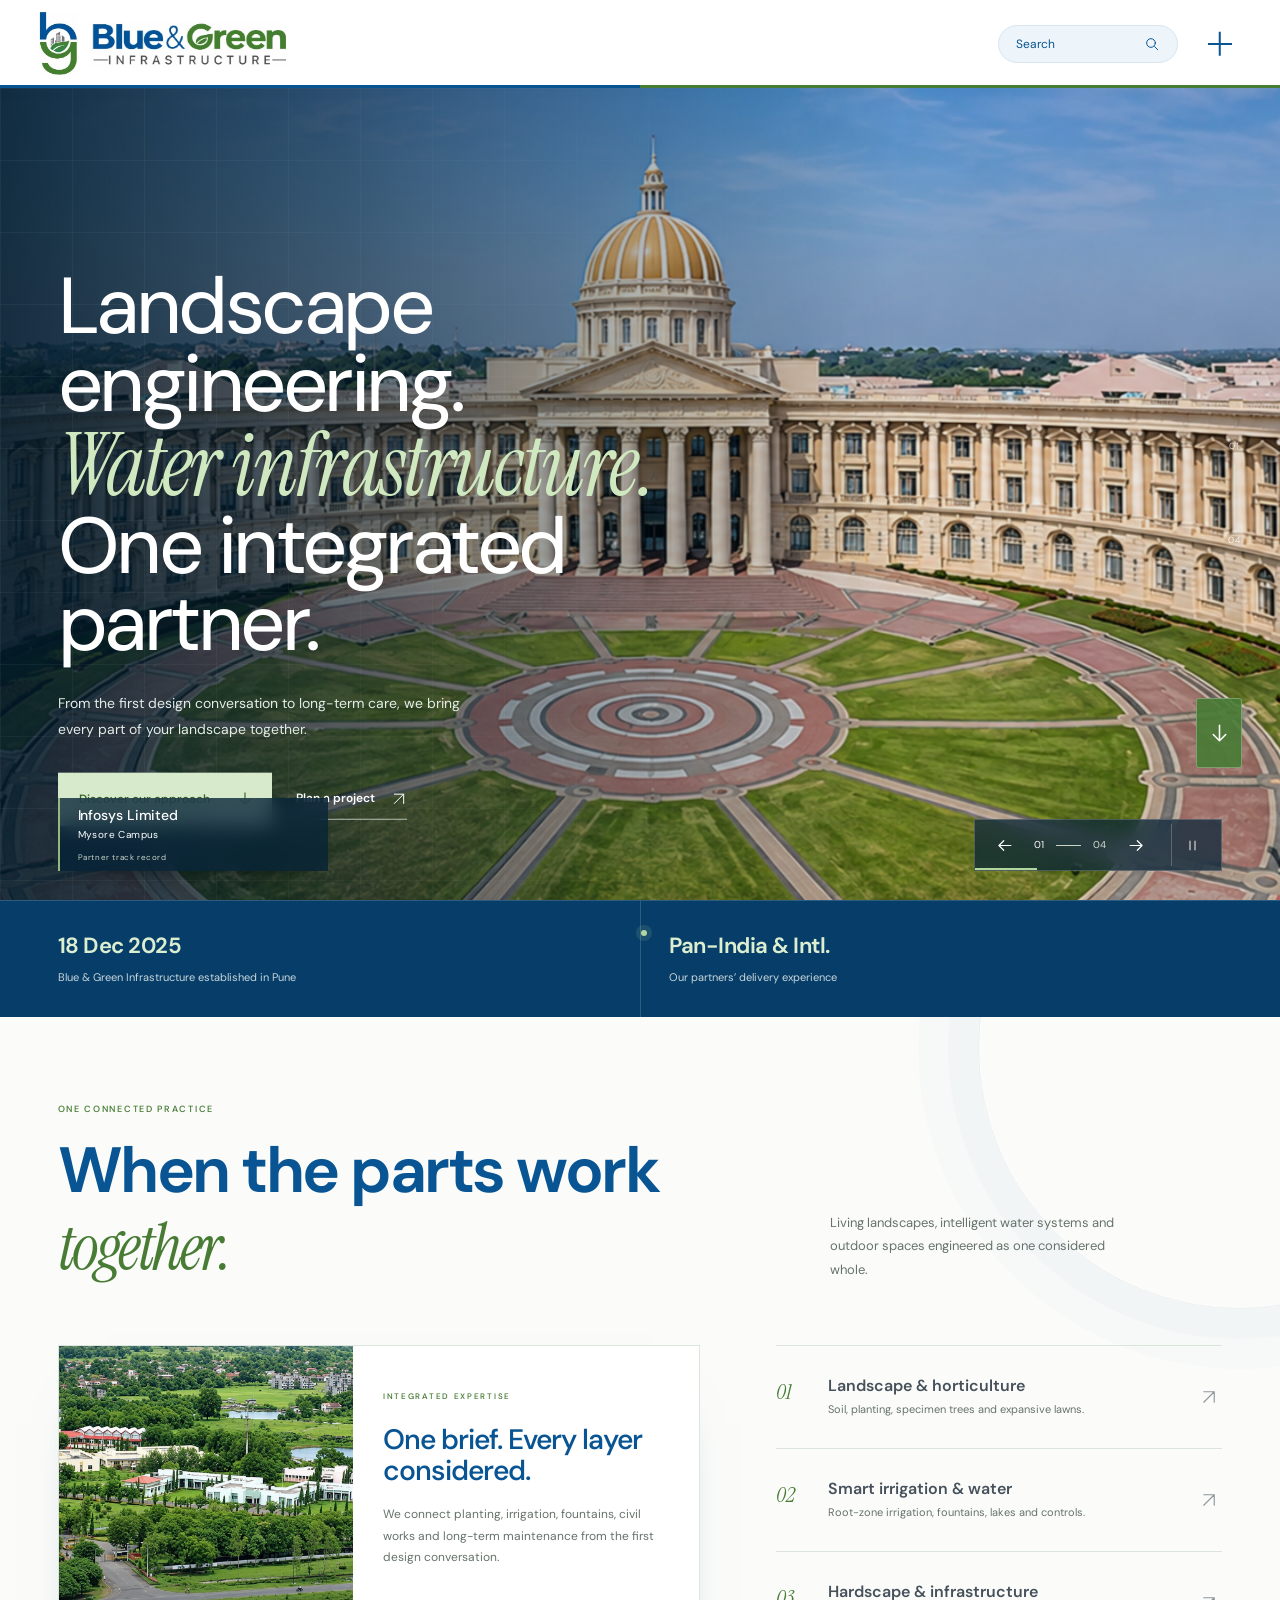
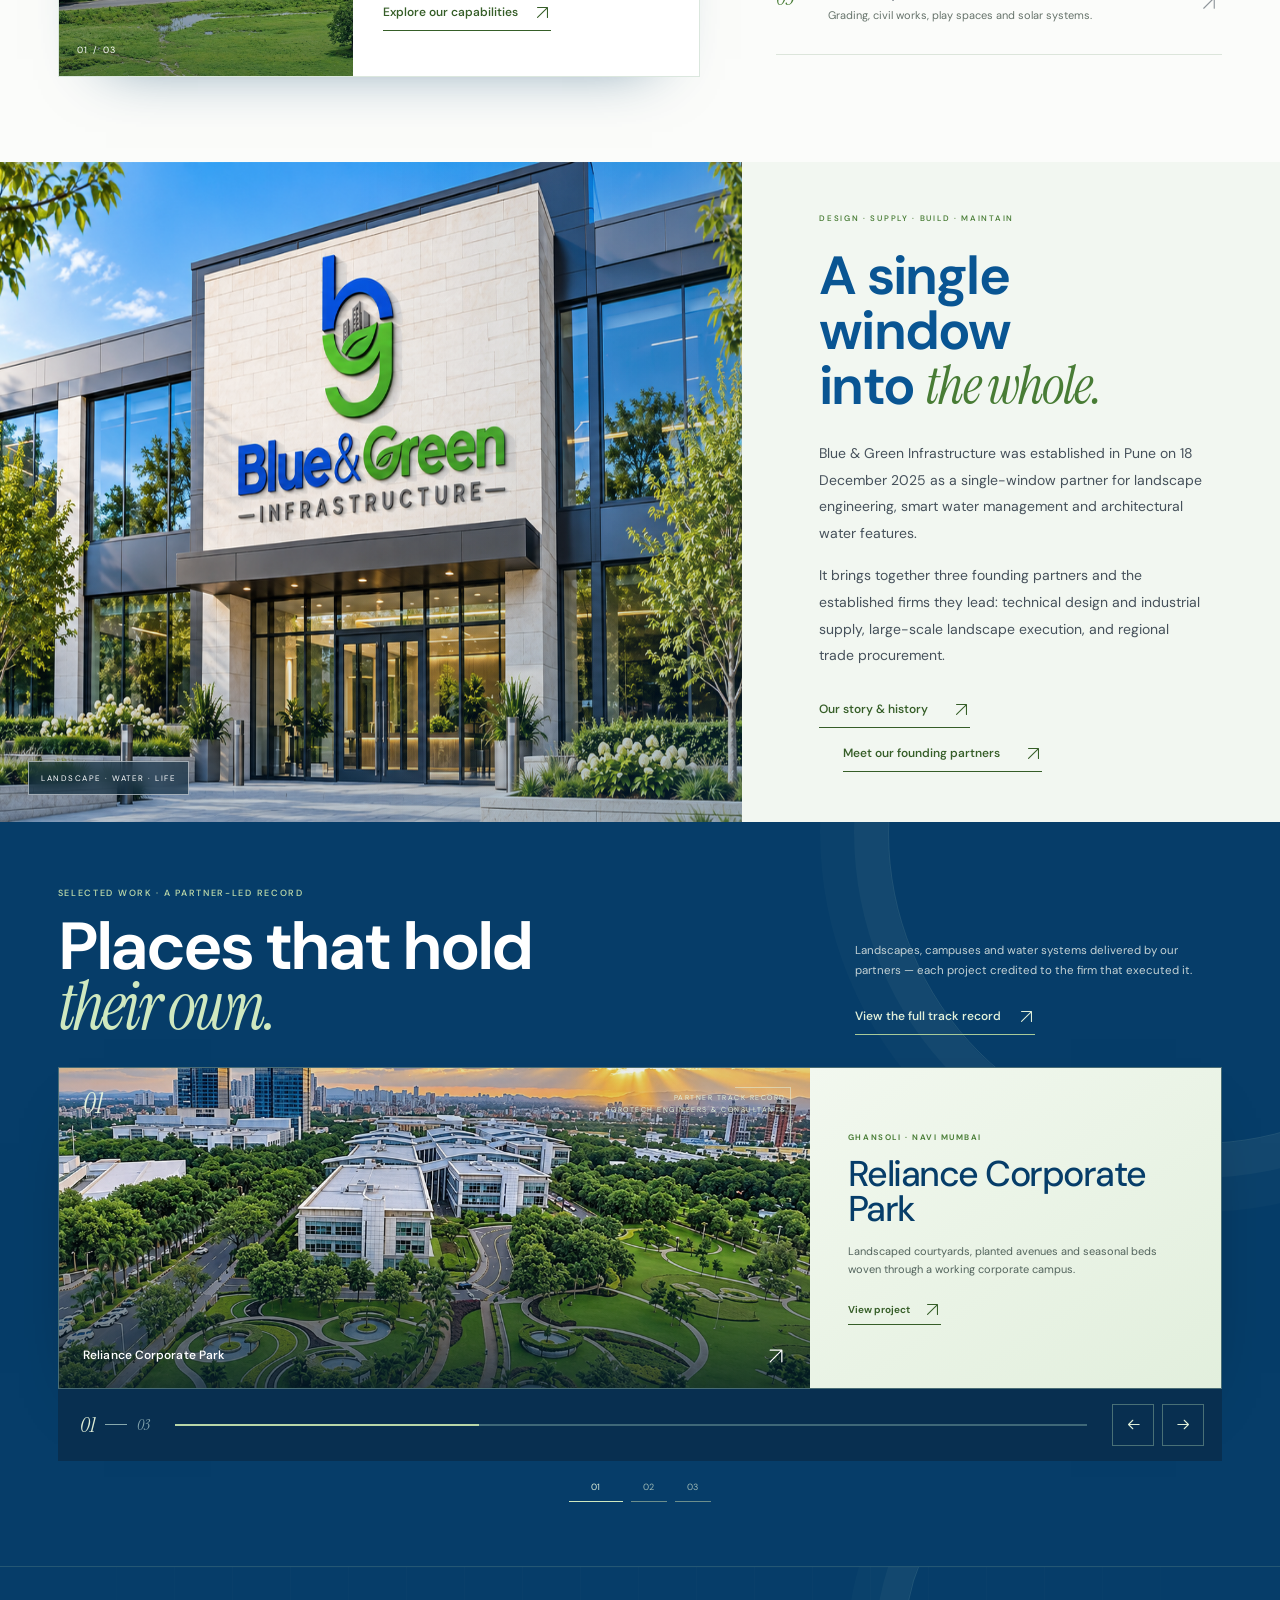
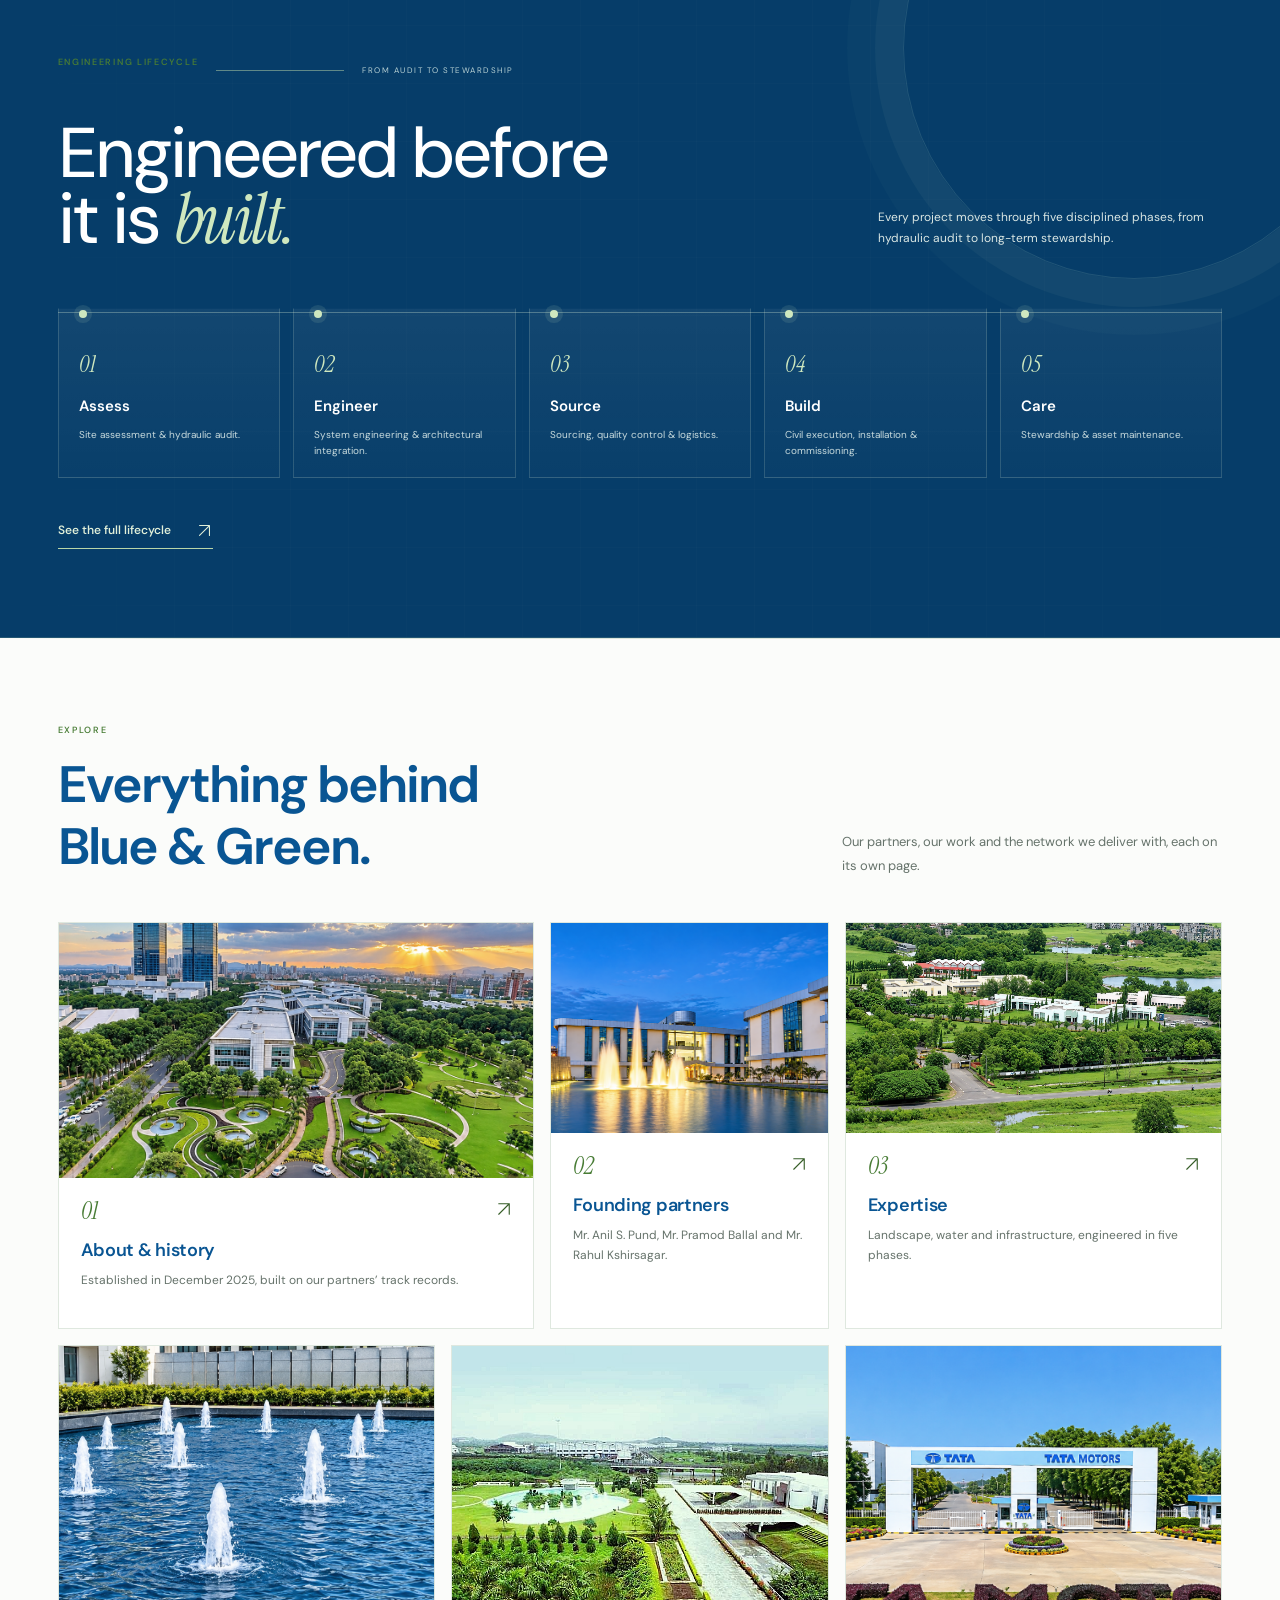
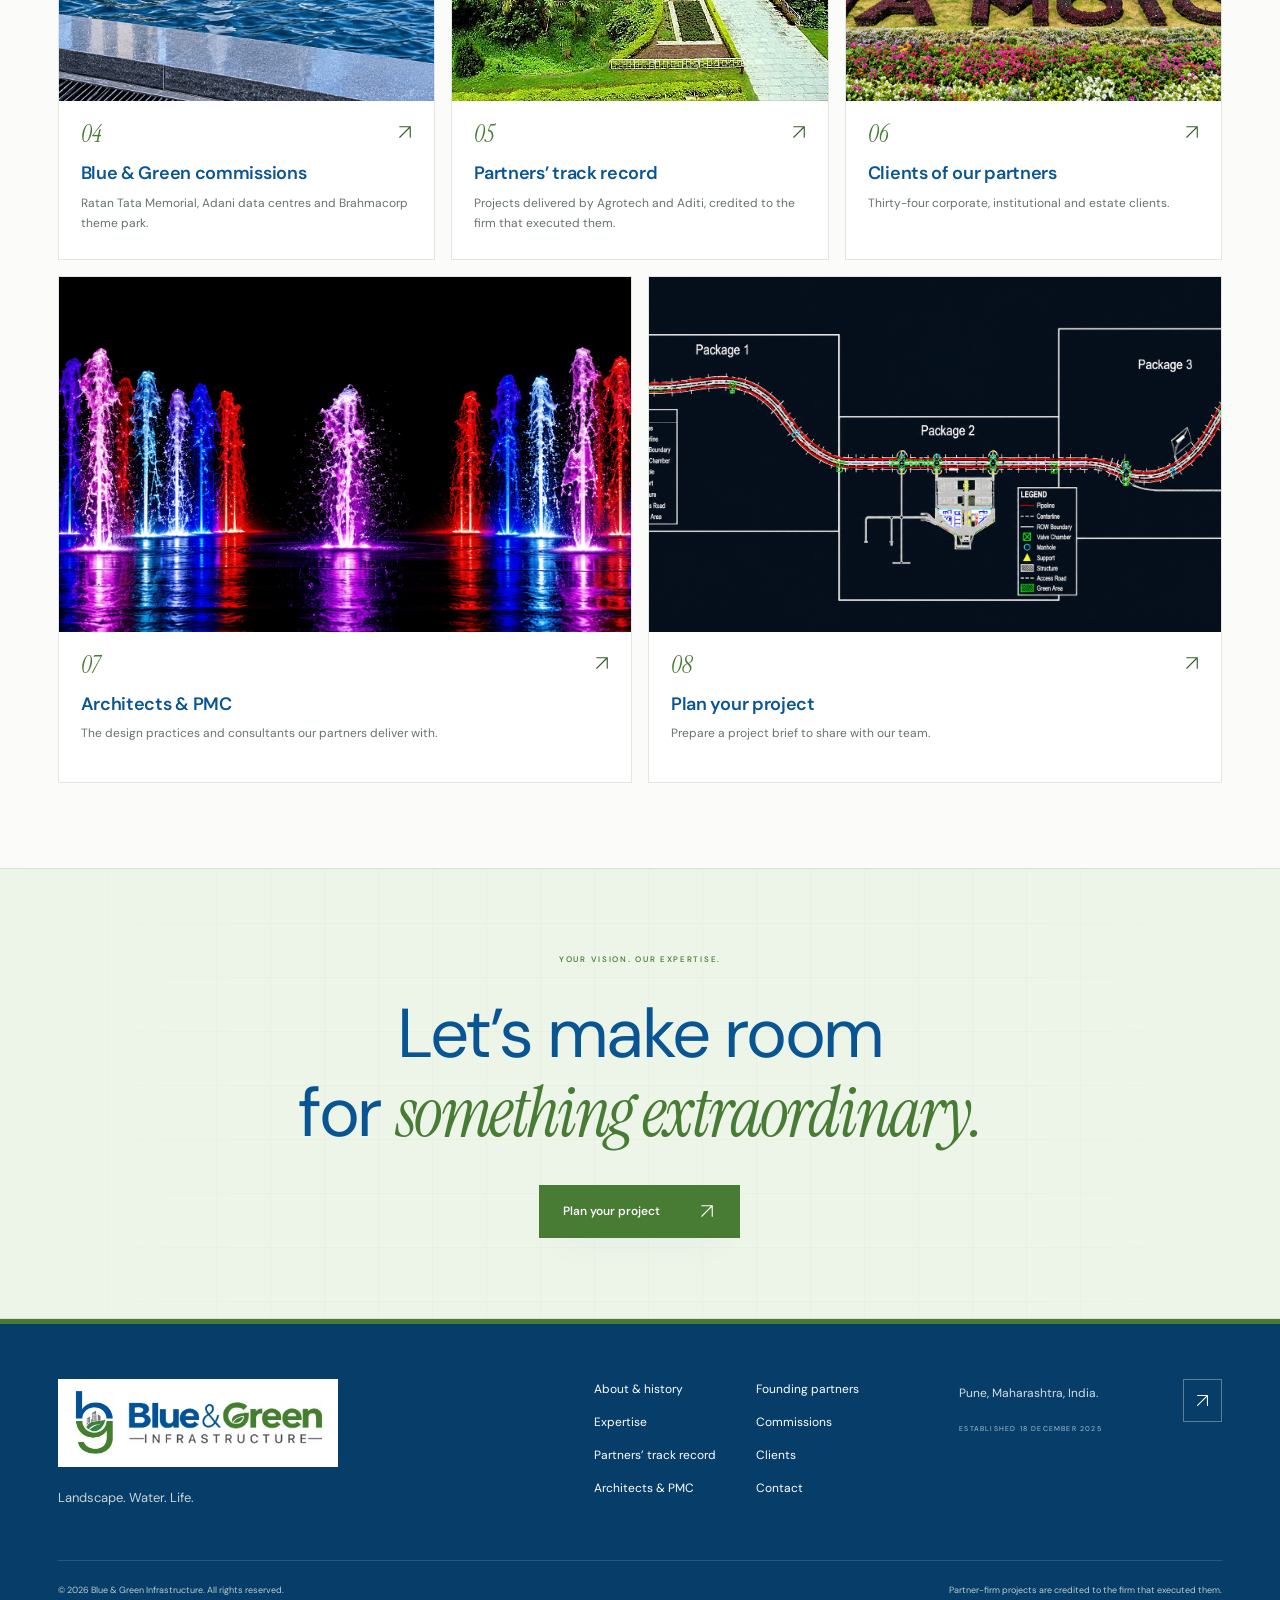
==== index.html @ 70cb7e1e "first commit" ====
<!doctype html>
<html lang="en-IN">

<head>
  <meta charset="UTF-8">
  <meta name="viewport" content="width=device-width, initial-scale=1">
  <meta name="theme-color" content="#095593">
  <meta name="description"
    content="Blue & Green Infrastructure, established in Pune in December 2025, brings landscape engineering, smart irrigation and architectural water features together, backed by the track records of its three partners’ firms.">
  <meta property="og:title" content="Home — Blue & Green Infrastructure">
  <meta property="og:description"
    content="Blue & Green Infrastructure, established in Pune in December 2025, brings landscape engineering, smart irrigation and architectural water features together, backed by the track records of its three partners’ firms.">
  <meta property="og:type" content="website">
  <title>Blue & Green Infrastructure — Nature, thoughtfully engineered.</title>
  <link rel="icon" href="assets/favicon.svg" type="image/svg+xml">
  <link rel="preload" href="assets/Jio Corporate Campus Entrance.png" as="image" fetchpriority="high">
  <link rel="stylesheet" href="styles.css">
  <script src="app.js" defer></script>
</head>

<body class="home-page">
  <svg class="svg-definitions" xmlns="http://www.w3.org/2000/svg" aria-hidden="true">
    <defs>
      <symbol id="arrow-up-right" viewBox="0 0 24 24">
        <path d="M5 19 19 5M5 5h14v14" />
      </symbol>
      <symbol id="arrow-right" viewBox="0 0 24 24">
        <path d="M4 12h15m-6-6 6 6-6 6" />
      </symbol>
      <symbol id="arrow-down" viewBox="0 0 24 24">
        <path d="M12 4v15m-6-6 6 6 6-6" />
      </symbol>
      <symbol id="plus" viewBox="0 0 24 24">
        <path d="M12 5v14M5 12h14" />
      </symbol>
      <symbol id="leaf" viewBox="0 0 32 32">
        <path d="M7 25C-1 11 13 7 27 5c-1 14-6 25-20 20Zm0 0L22 12" />
      </symbol>
      <symbol id="drop" viewBox="0 0 32 32">
        <path d="M16 3C12 10 6 14 6 21a10 10 0 0 0 20 0c0-7-6-11-10-18Z" />
        <path d="M11 20c0 4 2 6 5 6" />
      </symbol>
      <symbol id="sun" viewBox="0 0 32 32">
        <circle cx="16" cy="16" r="6" />
        <path d="M16 1v4m0 22v4M1 16h4m22 0h4M5 5l3 3m16 16 3 3M5 27l3-3M24 8l3-3" />
      </symbol>
      <symbol id="close" viewBox="0 0 24 24">
        <path d="m6 6 12 12M6 18 18 6" />
      </symbol>
      <symbol id="arrow-left" viewBox="0 0 24 24">
        <path d="M20 12H5m6-6-6 6 6 6" />
      </symbol>
      <symbol id="search" viewBox="0 0 24 24">
        <circle cx="10.5" cy="10.5" r="6.5" />
        <path d="m16 16 4.5 4.5" />
      </symbol>
      <symbol id="play" viewBox="0 0 24 24">
        <path d="m8 5 11 7-11 7Z" />
      </symbol>
      <symbol id="pause" viewBox="0 0 24 24">
        <path d="M8 5v14M16 5v14" />
      </symbol>
    </defs>
  </svg>
  <a class="skip-link" href="#main">Skip to content</a>


  <header class="site-header" id="top">
    <div class="header-inner">
      <a class="brand" href="index.html" aria-label="Blue and Green Infrastructure home">
        <span class="brand-symbol" aria-hidden="true"><img src="assets/brand-reference.jpeg" alt="" width="1600"
            height="589"></span>
        <span class="brand-wordmark" aria-hidden="true"><img src="assets/brand-reference.jpeg" alt="" width="1600"
            height="589"></span>
      </a>
      <div class="header-actions">
        <button class="search-trigger" type="button" aria-label="Search the website"><span>Search</span><svg
            class="icon" aria-hidden="true">
            <use href="#search" />
          </svg></button>
        <button class="menu-toggle" type="button" aria-label="Open navigation" aria-expanded="false"
          aria-controls="mobile-nav"><span></span><span></span></button>
      </div>
    </div>
    <nav class="mobile-nav" id="mobile-nav" aria-label="Main navigation" inert>
      <div class="menu-intro">
        <p>LANDSCAPE. WATER. LIFE.</p><span>Thoughtfully connected.</span>
      </div>
      <div class="menu-links">
        <a href="index.html" aria-current="page">Home <span>—</span></a>
        <a href="about.html">About <span>01</span></a>
        <a href="partners.html">Founding partners <span>02</span></a>
        <a href="expertise.html">Expertise <span>03</span></a>
        <a href="projects.html">Blue & Green commissions <span>04</span></a>
        <a href="track-record.html">Partners’ track record <span>05</span></a>
        <a href="clients.html">Clients of our partners <span>06</span></a>
        <a href="network.html">Architects & PMC <span>07</span></a>
        <a href="contact.html">Contact <svg class="icon" aria-hidden="true">
            <use href="#arrow-up-right" />
          </svg></a>
      </div>
      <p class="menu-location">Pune, Maharashtra · Established 18 December 2025</p>
    </nav>
  </header>

  <main id="main">
    <section class="hero" aria-label="Featured project photography" aria-roledescription="carousel">
      <div class="hero-slides">
        <figure class="hero-slide is-active" data-title="Infosys Limited" data-location="Mysore Campus"
          data-credit="Partner track record"
          aria-label="1 of 4: Reliance Corporate Park" aria-roledescription="slide">
          <!-- <img src="assets/Jio Corporate Campus Entrance.png"
            alt="Architecture and a circular landscaped courtyard at Reliance Corporate Park" width="2048" height="1152"
            fetchpriority="high"> -->
             <img src="assets/imgs/banner-1.png"
            alt="Architecture and a circular landscaped courtyard at Reliance Corporate Park" width="2048" height="1152"
            fetchpriority="high">
        </figure>
        <figure class="hero-slide" data-title="Reliance Industries, Nagothane Manufacturing Division"
          data-location="Nagothane, Raigad" data-credit="Partner track record"
          aria-label="2 of 4: Reliance Industries, Nagothane" aria-roledescription="slide" aria-hidden="true">
          <img src="assets/36977ace-49af-47d9-9183-82e6e5e3bc6e.png"
            alt="Tree-lined entrance avenue at the Reliance Nagothane manufacturing division" width="2000" height="1500"
            loading="lazy">
        </figure>
        <figure class="hero-slide" data-title="Bajaj Auto Manufacturing Plant" data-location="Chakan, Pune"
          data-credit="Partner track record" aria-label="3 of 4: Bajaj Auto, Chakan"
          aria-roledescription="slide" aria-hidden="true">
          <img src="assets/6b067ae0-5ae6-480e-938e-027be7111817.png"
            alt="Expansive lawns and a water feature within the Bajaj Auto campus" width="1024" height="680"
            loading="lazy">
        </figure>
        <figure class="hero-slide" data-title="Serum Institute of India" data-location="Hadapsar, Pune"
          data-credit="Partner track record"
          aria-label="4 of 4: Serum Institute of India" aria-roledescription="slide" aria-hidden="true">
          <img src="assets/5f853857-a492-4dcf-b77b-cceac90c4d61.png"
            alt="Landscaped entrance to the Serum Institute of India campus" width="1200" height="1200" loading="lazy">
        </figure>
      </div>
      <div class="hero-scrim" aria-hidden="true"></div>
      <div class="hero-grid" aria-hidden="true"></div>
      <!-- <div class="hero-orbit hero-orbit-one" aria-hidden="true"></div> -->
      <!-- <div class="hero-orbit hero-orbit-two" aria-hidden="true"></div> -->
      <div class="hero-copy">
        <!-- <span class="hero-kicker">LANDSCAPE <i></i> WATER <i></i> LIFE <span class="hero-kicker-location">PUNE ·
            INDIA</span></span> -->
        <h1 id="hero-heading">Landscape engineering.<br><em>Water infrastructure.</em><br>One integrated partner.</h1>
        <p>From the first design conversation to long-term care, we bring every part of your landscape together.</p>
        <div class="hero-actions">
          <a class="button hero-button hero-button-primary" href="#about">Discover our approach <svg class="icon"
              aria-hidden="true">
              <use href="#arrow-down" />
            </svg></a>
          <a class="hero-text-link" href="contact.html">Plan a project <svg class="icon" aria-hidden="true">
              <use href="#arrow-up-right" />
            </svg></a>
        </div>
      </div>
      <!-- <div class="hero-aside-card" aria-hidden="true"><span>THE BLUE & GREEN METHOD</span><strong>Design it
          once.<br>Care for it always.</strong><i></i></div> -->
      <div class="hero-side-note" aria-hidden="true"><span>01</span><span class="hero-side-line"></span><span>04</span>
      </div>
      <a class="hero-discover" href="#about" aria-label="Discover Blue and Green"><svg class="icon" aria-hidden="true">
          <use href="#arrow-down" />
        </svg></a>
      <div class="hero-footer">
        <div class="hero-caption">
          <p id="slide-title">Infosys Limited</p><span id="slide-location">Mysore Campus</span><span
            class="hero-credit" id="slide-credit">Partner track record</span>
        </div>
        <div class="slide-controls" aria-label="Slideshow controls">
          <button type="button" id="slide-prev" aria-label="Previous project"><svg class="icon" aria-hidden="true">
              <use href="#arrow-left" />
            </svg></button>
          <span class="slide-count"><span id="slide-current">01</span><span class="slide-divider"></span>04</span>
          <button type="button" id="slide-next" aria-label="Next project"><svg class="icon" aria-hidden="true">
              <use href="#arrow-right" />
            </svg></button>
          <button type="button" id="slide-play" aria-label="Play slideshow" aria-pressed="false"><svg class="icon"
              aria-hidden="true">
              <use href="#play" />
            </svg></button>
        </div>
      </div>
    </section>


<script>
document.addEventListener("DOMContentLoaded", function () {

    const slides = document.querySelectorAll(".hero-slide");
    const prevBtn = document.getElementById("slide-prev");
    const nextBtn = document.getElementById("slide-next");
    const playBtn = document.getElementById("slide-play");

    const slideTitle = document.getElementById("slide-title");
    const slideLocation = document.getElementById("slide-location");
    const slideCredit = document.getElementById("slide-credit");
    const slideCurrent = document.getElementById("slide-current");

    let currentIndex = 0;
    let autoSlide;
    let isPlaying = true;

    const totalSlides = slides.length;

    function showSlide(index) {

        slides.forEach((slide, i) => {
            slide.classList.remove("is-active");
            slide.setAttribute("aria-hidden", "true");
        });

        currentIndex = (index + totalSlides) % totalSlides;

        const activeSlide = slides[currentIndex];

        activeSlide.classList.add("is-active");
        activeSlide.setAttribute("aria-hidden", "false");

        slideTitle.textContent = activeSlide.dataset.title;
        slideLocation.textContent = activeSlide.dataset.location;
        slideCredit.textContent = activeSlide.dataset.credit;

        slideCurrent.textContent = String(currentIndex + 1).padStart(2, "0");
    }

    function nextSlide() {
        showSlide(currentIndex + 1);
    }

    function prevSlide() {
        showSlide(currentIndex - 1);
    }

    function startAutoSlide() {
        clearInterval(autoSlide);
        autoSlide = setInterval(nextSlide, 4000);
        isPlaying = true;
        updatePlayButton();
    }

    function stopAutoSlide() {
        clearInterval(autoSlide);
        isPlaying = false;
        updatePlayButton();
    }

    function updatePlayButton() {
        if (!playBtn) return;

        playBtn.setAttribute("aria-pressed", String(isPlaying));
        playBtn.setAttribute(
            "aria-label",
            isPlaying ? "Pause slideshow" : "Play slideshow"
        );

        const icon = playBtn.querySelector("use");

        if (icon) {
            icon.setAttribute(
                "href",
                isPlaying ? "#pause" : "#play"
            );
        }
    }

    // Next Button
    nextBtn?.addEventListener("click", function () {
        nextSlide();
        if (isPlaying) startAutoSlide();
    });

    // Previous Button
    prevBtn?.addEventListener("click", function () {
        prevSlide();
        if (isPlaying) startAutoSlide();
    });

    // Play / Pause Button
    playBtn?.addEventListener("click", function () {
        if (isPlaying) {
            stopAutoSlide();
        } else {
            startAutoSlide();
        }
    });

    // Initialize Slider
    showSlide(0);
    startAutoSlide();

});
</script>



    <section class="credentials" aria-label="Blue and Green at a glance">
      <div class="credential"><strong>18 Dec 2025</strong><span>Blue & Green Infrastructure established in Pune</span>
      </div>
      <!-- <div class="credential"><strong>3 partner firms</strong><span>Agrotech · Aditi · Samruddhi</span></div> -->
      <div class="credential"><strong>Pan-India & Intl.</strong><span>Our partners’ delivery experience</span></div>
    </section>

    <section class="systems section-space" aria-labelledby="systems-heading">
      <div class="container">
        <div class="section-heading systems-heading reveal">
          <div><span class="eyebrow section-eyebrow">ONE CONNECTED PRACTICE</span>
            <h2 id="systems-heading">When the parts work <em>together.</em></h2>
          </div>
          <p>Living landscapes, intelligent water systems and outdoor spaces engineered as one considered whole.</p>
        </div>
        <div class="systems-layout">
          <article class="system-feature reveal">
            <div class="system-feature-media"><img src="assets/image24.png"
                alt="Aerial view of a landscaped industrial campus" loading="lazy"><span>01 / 03</span></div>
            <div class="system-feature-copy"><span class="eyebrow">INTEGRATED EXPERTISE</span>
              <h3>One brief. Every layer considered.</h3>
              <p>We connect planting, irrigation, fountains, civil works and long-term maintenance from the first design
                conversation.</p><a class="text-link" href="expertise.html">Explore our capabilities <svg class="icon"
                  aria-hidden="true">
                  <use href="#arrow-up-right" />
                </svg></a>
            </div>
          </article>
          <div class="system-list" role="list">
            <a class="system-row reveal" href="expertise.html" role="listitem"><span
                class="system-row-number">01</span><span><strong>Landscape & horticulture</strong><small>Soil, planting,
                  specimen trees and expansive lawns.</small></span><svg class="icon" aria-hidden="true">
                <use href="#arrow-up-right" />
              </svg></a>
            <a class="system-row reveal" href="expertise.html" role="listitem"><span
                class="system-row-number">02</span><span><strong>Smart irrigation & water</strong><small>Root-zone
                  irrigation, fountains, lakes and controls.</small></span><svg class="icon" aria-hidden="true">
                <use href="#arrow-up-right" />
              </svg></a>
            <a class="system-row reveal" href="expertise.html" role="listitem"><span
                class="system-row-number">03</span><span><strong>Hardscape & infrastructure</strong><small>Grading,
                  civil works, play spaces and solar systems.</small></span><svg class="icon" aria-hidden="true">
                <use href="#arrow-up-right" />
              </svg></a>
          </div>
        </div>
      </div>
    </section>

    <section class="split-section about" id="about" aria-labelledby="about-heading">
      <div class="about-image"><img src="assets/Blue & Green Infrastructure Headquarters.png"
          alt="Blue and Green brand vision: architecture, planting and the company identity" width="1600" height="589"
          loading="lazy"><span class="about-image-label">LANDSCAPE · WATER · LIFE</span></div>
      <div class="split-copy"><span class="eyebrow">DESIGN · SUPPLY · BUILD · MAINTAIN</span>
        <h2 id="about-heading">A single window<br>into <em>the whole.</em></h2>
        <p>Blue & Green Infrastructure was established in Pune on 18 December 2025 as a single-window partner for
          landscape engineering, smart water management and architectural water features.</p>
        <p>It brings together three founding partners and the established firms they lead: technical design and
          industrial supply, large-scale landscape execution, and regional trade procurement.</p>
        <div class="about-links"><a class="text-link" href="about.html">Our story & history <svg class="icon"
              aria-hidden="true">
              <use href="#arrow-up-right" />
            </svg></a><a class="text-link" href="partners.html">Meet our founding partners <svg class="icon"
              aria-hidden="true">
              <use href="#arrow-up-right" />
            </svg></a></div>
      </div>
    </section>

    <section class="work section-space" aria-labelledby="work-heading">
      <div class="container">
        <div class="work-intro reveal">
          <div><span class="eyebrow section-eyebrow">SELECTED WORK · A PARTNER-LED RECORD</span>
            <h2 id="work-heading">Places that hold<br><em>their own.</em></h2>
          </div>
          <div class="work-intro-aside">
            <p>Landscapes, campuses and water systems delivered by our partners — each project credited to the firm that
              executed it.</p><a class="text-link" href="track-record.html">View the full track record <svg class="icon"
                aria-hidden="true">
                <use href="#arrow-up-right" />
              </svg></a>
          </div>
        </div>
        <div class="work-carousel reveal" data-work-carousel role="region" aria-label="Selected partner projects">
          <div class="work-carousel-viewport">
            <div class="work-carousel-track">
              <article class="work-slide is-active" data-work-slide aria-hidden="false">
                <a class="work-slide-media" href="track-record.html">
                  <img src="assets/Golden Hour City Park Panorama.png" alt="Aerial view of landscaped gardens at Reliance Corporate Park"
                    loading="lazy">
                  <span class="work-slide-number">01</span>
                  <span class="work-slide-credit">PARTNER TRACK RECORD<br>AGROTECH ENGINEERS & CONSULTANTS</span>
                  <span class="work-slide-corner" aria-hidden="true"></span>
                  <span class="work-slide-media-title">Reliance Corporate Park <svg class="icon" aria-hidden="true">
                      <use href="#arrow-up-right" />
                    </svg></span>
                </a>
                <div class="work-slide-info">
                  <span class="work-slide-kicker">GHANSOLI · NAVI MUMBAI</span>
                  <h3>Reliance Corporate Park</h3>
                  <p>Landscaped courtyards, planted avenues and seasonal beds woven through a working corporate campus.</p>
                  <a class="work-slide-link" href="track-record.html">View project <svg class="icon" aria-hidden="true">
                      <use href="#arrow-up-right" />
                    </svg></a>
                </div>
              </article>
              <article class="work-slide" data-work-slide aria-hidden="true" inert>
                <a class="work-slide-media" href="track-record.html" tabindex="-1">
                  <img src="assets/image16.jpg" alt="Landscaped grounds at Bajaj Auto, Chakan" loading="lazy">
                  <span class="work-slide-number">02</span>
                  <span class="work-slide-credit">PARTNER TRACK RECORD<br>AGROTECH ENGINEERS & CONSULTANTS</span>
                  <span class="work-slide-corner" aria-hidden="true"></span>
                  <span class="work-slide-media-title">Bajaj Auto Manufacturing Plant <svg class="icon" aria-hidden="true">
                      <use href="#arrow-up-right" />
                    </svg></span>
                </a>
                <div class="work-slide-info">
                  <span class="work-slide-kicker">CHAKAN · PUNE</span>
                  <h3>Bajaj Auto Manufacturing Plant</h3>
                  <p>Expansive planted grounds, formal water features and industrial architecture working as one landscape.</p>
                  <a class="work-slide-link" href="track-record.html" tabindex="-1">View project <svg class="icon" aria-hidden="true">
                      <use href="#arrow-up-right" />
                    </svg></a>
                </div>
              </article>
              <article class="work-slide" data-work-slide aria-hidden="true" inert>
                <a class="work-slide-media" href="track-record.html" tabindex="-1">
                  <img src="assets/image31.jpg" alt="Landscaped entrance to the Serum Institute of India campus"
                    loading="lazy">
                  <span class="work-slide-number">03</span>
                  <span class="work-slide-credit">PARTNER TRACK RECORD<br>AGROTECH ENGINEERS & CONSULTANTS</span>
                  <span class="work-slide-corner" aria-hidden="true"></span>
                  <span class="work-slide-media-title">Serum Institute of India <svg class="icon" aria-hidden="true">
                      <use href="#arrow-up-right" />
                    </svg></span>
                </a>
                <div class="work-slide-info">
                  <span class="work-slide-kicker">HADAPSAR · PUNE</span>
                  <h3>Serum Institute of India</h3>
                  <p>A research campus where a considered entrance landscape gives a working institution its sense of place.</p>
                  <a class="work-slide-link" href="track-record.html" tabindex="-1">View project <svg class="icon" aria-hidden="true">
                      <use href="#arrow-up-right" />
                    </svg></a>
                </div>
              </article>
            </div>
          </div>
          <div class="work-carousel-footer">
            <div class="work-carousel-status" aria-live="polite"><span data-work-current>01</span><span
                class="work-carousel-divider"></span><span>03</span></div>
            <div class="work-carousel-progress" aria-hidden="true"><span data-work-progress></span></div>
            <div class="work-carousel-controls">
              <button class="work-carousel-button" type="button" data-work-prev aria-label="Previous project">
                <svg class="icon" aria-hidden="true"><use href="#arrow-left" /></svg>
              </button>
              <button class="work-carousel-button work-carousel-button-next" type="button" data-work-next
                aria-label="Next project">
                <svg class="icon" aria-hidden="true"><use href="#arrow-right" /></svg>
              </button>
            </div>
          </div>
          <div class="work-carousel-dots" role="tablist" aria-label="Choose a selected project">
            <button class="is-active" type="button" role="tab" aria-selected="true" aria-label="Show Reliance Corporate Park"
              data-work-dot="0"><span>01</span></button>
            <button type="button" role="tab" aria-selected="false" aria-label="Show Bajaj Auto Manufacturing Plant"
              data-work-dot="1"><span>02</span></button>
            <button type="button" role="tab" aria-selected="false" aria-label="Show Serum Institute of India"
              data-work-dot="2"><span>03</span></button>
          </div>
        </div>
      </div>
    </section>

    <section class="method-preview section-space" aria-labelledby="method-preview-heading">
      <div class="container">
        <div class="method-preview-top reveal"><span class="eyebrow section-eyebrow">ENGINEERING LIFECYCLE</span><span
            class="method-rule"></span><span class="method-caption">FROM AUDIT TO STEWARDSHIP</span></div>
        <div class="method-preview-heading reveal">
          <h2 id="method-preview-heading">Engineered before<br>it is <em>built.</em></h2>
          <p>Every project moves through five disciplined phases, from hydraulic audit to long-term stewardship.</p>
        </div>
        <ol class="method-steps">
          <li class="reveal"><span>01</span><strong>Assess</strong>
            <p>Site assessment & hydraulic audit.</p>
          </li>
          <li class="reveal"><span>02</span><strong>Engineer</strong>
            <p>System engineering & architectural integration.</p>
          </li>
          <li class="reveal"><span>03</span><strong>Source</strong>
            <p>Sourcing, quality control & logistics.</p>
          </li>
          <li class="reveal"><span>04</span><strong>Build</strong>
            <p>Civil execution, installation & commissioning.</p>
          </li>
          <li class="reveal"><span>05</span><strong>Care</strong>
            <p>Stewardship & asset maintenance.</p>
          </li>
        </ol>
        <a class="text-link method-link" href="expertise.html#method">See the full lifecycle <svg class="icon"
            aria-hidden="true">
            <use href="#arrow-up-right" />
          </svg></a>
      </div>
    </section>

    <section class="explore section-space" aria-labelledby="explore-heading">
      <div class="container">
        <div class="section-heading reveal">
          <div><span class="eyebrow section-eyebrow">EXPLORE</span>
            <h2 id="explore-heading">Everything behind<br>Blue & Green.</h2>
          </div>
          <p>Our partners, our work and the network we deliver with, each on its own page.</p>
        </div>
        <div class="explore-grid">
          <a class="explore-card reveal" href="about.html">
            <div class="explore-media"><img src="assets/Golden Hour City Park Panorama.png"
                alt="Aerial view of landscaped gardens at Reliance Corporate Park" loading="lazy"></div>
            <div class="explore-copy"><span>01</span>
              <h3>About & history</h3>
              <p>Established in December 2025, built on our partners’ track records.</p><svg class="icon"
                aria-hidden="true">
                <use href="#arrow-up-right" />
              </svg>
            </div>
          </a>
          <a class="explore-card reveal" href="partners.html">
            <div class="explore-media"><img src="assets/image29.png"
                alt="Illuminated fountains in front of a corporate building" loading="lazy"></div>
            <div class="explore-copy"><span>02</span>
              <h3>Founding partners</h3>
              <p>Mr. Anil S. Pund, Mr. Pramod Ballal and Mr. Rahul Kshirsagar.</p><svg class="icon" aria-hidden="true">
                <use href="#arrow-up-right" />
              </svg>
            </div>
          </a>
          <a class="explore-card reveal" href="expertise.html">
            <div class="explore-media"><img src="assets/image24.png" alt="Aerial view of a green industrial campus"
                loading="lazy"></div>
            <div class="explore-copy"><span>03</span>
              <h3>Expertise</h3>
              <p>Landscape, water and infrastructure, engineered in five phases.</p><svg class="icon"
                aria-hidden="true">
                <use href="#arrow-up-right" />
              </svg>
            </div>
          </a>
          <a class="explore-card reveal" href="projects.html">
            <div class="explore-media"><img src="assets/home-1.png" alt="Aerial view of a green industrial campus"
                loading="lazy"></div>
            <div class="explore-copy"><span>04</span>
              <h3>Blue & Green commissions</h3>
              <p>Ratan Tata Memorial, Adani data centres and Brahmacorp theme park.</p><svg class="icon"
                aria-hidden="true">
                <use href="#arrow-up-right" />
              </svg>
            </div>
          </a>
          <a class="explore-card reveal" href="track-record.html">
            <div class="explore-media"><img src="assets/image16.jpg" alt="Landscaped grounds at Bajaj Auto, Chakan"
                loading="lazy"></div>
            <div class="explore-copy"><span>05</span>
              <h3>Partners’ track record</h3>
              <p>Projects delivered by Agrotech and Aditi, credited to the firm that executed them.</p><svg class="icon"
                aria-hidden="true">
                <use href="#arrow-up-right" />
              </svg>
            </div>
          </a>
          <a class="explore-card reveal" href="clients.html">
            <div class="explore-media"><img src="assets/image22.png" alt="Tata Motors Dharwad entrance planting"
                loading="lazy"></div>
            <div class="explore-copy"><span>06</span>
              <h3>Clients of our partners</h3>
              <p>Thirty-four corporate, institutional and estate clients.</p><svg class="icon" aria-hidden="true">
                <use href="#arrow-up-right" />
              </svg>
            </div>
          </a>
          <a class="explore-card reveal" href="network.html">
            <div class="explore-media"><img src="assets/home-2.png" alt="Tata Motors Dharwad entrance planting"
                loading="lazy"></div>
            <div class="explore-copy"><span>07</span>
              <h3>Architects & PMC</h3>
              <p>The design practices and consultants our partners deliver with.</p><svg class="icon"
                aria-hidden="true">
                <use href="#arrow-up-right" />
              </svg>
            </div>
          </a>
          <a class="explore-card reveal" href="contact.html">
            <div class="explore-media"><img src="assets/home-4.png" alt="Tata Motors Dharwad entrance planting"
                loading="lazy"></div>
            <div class="explore-copy"><span>08</span>
              <h3>Plan your project</h3>
              <p>Prepare a project brief to share with our team.</p><svg class="icon" aria-hidden="true">
                <use href="#arrow-up-right" />
              </svg>
            </div>
          </a>
        </div>
      </div>
    </section>

    <section class="contact" id="contact" aria-labelledby="contact-heading">
      <div class="container"><span class="eyebrow">YOUR VISION. OUR EXPERTISE.</span>
        <h2 id="contact-heading">Let’s make room<br>for <em>something extraordinary.</em></h2><a
          class="button button-green" href="contact.html">Plan your project <svg class="icon" aria-hidden="true">
            <use href="#arrow-up-right" />
          </svg></a>
      </div>
    </section>
  </main>

  <footer class="site-footer">
    <div class="container">
      <div class="footer-top">
        <div class="footer-brand"><a class="brand" href="index.html"
            aria-label="Blue and Green Infrastructure home"><span class="brand-symbol" aria-hidden="true"><img
                src="assets/brand-reference.jpeg" alt="" width="1600" height="589"></span><span class="brand-wordmark"
              aria-hidden="true"><img src="assets/brand-reference.jpeg" alt="" width="1600" height="589"></span></a>
          <p>Landscape. Water. Life.</p>
        </div>
        <nav aria-label="Footer navigation"><a href="about.html">About & history</a><a href="partners.html">Founding
            partners</a><a href="expertise.html">Expertise</a><a href="projects.html">Commissions</a><a
            href="track-record.html">Partners’ track record</a><a href="clients.html">Clients</a><a
            href="network.html">Architects & PMC</a><a href="contact.html">Contact</a></nav>
        <div class="footer-location">
          <p>Pune, Maharashtra, India.</p><span>ESTABLISHED 18 DECEMBER 2025</span>
        </div><a class="back-top" href="#top" aria-label="Back to top"><svg class="icon" aria-hidden="true">
            <use href="#arrow-up-right" />
          </svg></a>
      </div>
      <div class="footer-bottom">
        <p>© <span id="year">2026</span> Blue & Green Infrastructure. All rights reserved.</p><span>Partner-firm
          projects are credited to the firm that executed them.</span>
      </div>
    </div>
  </footer>

  <!-- <dialog class="search-dialog" id="search-dialog" aria-labelledby="search-title"><button class="dialog-close"
      type="button" aria-label="Close search"><svg class="icon" aria-hidden="true">
        <use href="#close" />
      </svg></button>
    <h2 id="search-title">Explore Blue & Green</h2><label for="site-search">Search projects, expertise and more</label>
    <div class="search-field"><input type="search" id="site-search" placeholder="What are you looking for?"
        autocomplete="off"><svg class="icon" aria-hidden="true">
        <use href="#search" />
      </svg></div>
    <p class="search-count" id="search-count" role="status"></p>
    <div id="search-results"></div>
  </dialog> -->

  <dialog class="detail-dialog" id="detail-dialog" aria-labelledby="detail-title"><button class="dialog-close"
      type="button" aria-label="Close details"><svg class="icon">
        <use href="#close" />
      </svg></button>
    <div id="detail-content"></div>
  </dialog>
  <dialog class="enquiry-dialog" id="enquiry-dialog" aria-labelledby="enquiry-title"><button class="dialog-close"
      type="button" aria-label="Close project brief"><svg class="icon">
        <use href="#close" />
      </svg></button>
    <div class="enquiry-intro"><span class="eyebrow">LET’S BUILD SOMETHING MEANINGFUL</span>
      <h2 id="enquiry-title">Your next project <br>starts <em>here.</em></h2>
      <p>Create a project brief to download and share with the Blue & Green team. Your details stay on this device.</p>
    </div>
    <form id="enquiry-form">
      <div class="form-row"><label>Your name <input name="name" autocomplete="name" required maxlength="100"
            placeholder="Full name"></label><label>Email address <input name="email" type="email" autocomplete="email"
            required maxlength="150" placeholder="you@company.com"></label></div>
      <div class="form-row"><label>Organisation <input name="company" autocomplete="organization" maxlength="150"
            placeholder="Company or practice"></label><label>Project location <input name="location" required
            maxlength="150" placeholder="City, state"></label></div><label>How can we help? <select name="service"
          required>
          <option value="">Select an area of expertise</option>
          <option>Integrated landscape project</option>
          <option>Landscape & horticulture</option>
          <option>Smart irrigation & automation</option>
          <option>Fountains & water features</option>
          <option>Lake & pond management</option>
          <option>Hardscape & civil engineering</option>
          <option>Play & outdoor recreation</option>
          <option>Green technology & solar</option>
          <option>Landscape care & maintenance</option>
        </select></label><label>Tell us about your vision <textarea name="message" rows="3" required minlength="10"
          maxlength="3000"
          placeholder="A little about the site, scope and what you have in mind…"></textarea></label><button
        class="button button-green" type="submit">Download project brief <svg class="icon">
          <use href="#arrow-down" />
        </svg></button>
      <p class="form-status" id="form-status" role="status" aria-live="polite"></p>
    </form>
  </dialog>
</body>

</html>
---- styles.css ----
@font-face {
  font-family: 'DM Sans';
  src: url('assets/fonts/dm-sans.woff2') format('woff2');
  font-style: normal;
  font-weight: 100 1000;
  font-display: swap;
}

@font-face {
  font-family: 'Instrument Serif';
  src: url('assets/fonts/instrument-serif-italic.woff2') format('woff2');
  font-style: italic;
  font-weight: 400;
  font-display: swap;
}

:root {
  --blue: #095593;
  --deep-blue: #063d69;
  --blue-soft: #edf4fa;
  --green: #487c35;
  --deep-green: #365e28;
  --green-soft: #f0f6ec;
  --ink: #46515b;
  --muted: #66736b;
  --line: #dce5db;
  --paper: #fff;
  --cream: #f5f8f3;
  --gutter: clamp(24px, 4.5vw, 76px);
  --header-height: 88px;
  --sans: 'DM Sans', 'Segoe UI', Arial, sans-serif;
}

* {
  box-sizing: border-box;
}

html {
  scroll-behavior: smooth;
  scroll-padding-top: var(--header-height);
}

body {
  margin: 0;
  background: white;
  color: var(--ink);
  font-family: var(--sans);
  font-size: 15px;
  line-height: 1.75;
  -webkit-font-smoothing: antialiased;
}

body.modal-open,
body.menu-open {
  overflow: hidden;
}

a {
  color: inherit;
  text-decoration: none;
}

button,
input,
textarea,
select {
  font: inherit;
}

button {
  cursor: pointer;
  border: 0;
  color: inherit;
}

button,
a,
input,
select,
textarea {
  -webkit-tap-highlight-color: transparent;
}

button:disabled {
  cursor: wait;
}

img {
  display: block;
  max-width: 100%;
}

figure,
h1,
h2,
h3,
p {
  margin: 0;
}

svg {
  fill: none;
  stroke: currentColor;
  stroke-width: 1.5;
  stroke-linecap: round;
  stroke-linejoin: round;
}

[hidden] {
  display: none !important;
}

::selection {
  background: #d3e3cc;
  color: var(--deep-green);
}

:focus-visible {
  outline: 2px solid var(--green);
  outline-offset: 5px;
}

.svg-definitions {
  position: absolute;
  width: 0;
  height: 0;
  overflow: hidden;
}

.icon {
  width: 22px;
  height: 22px;
  flex-shrink: 0;
}

.container {
  width: calc(100% - var(--gutter) * 2);
  max-width: 1400px;
  margin-inline: auto;
}

.section-space {
  padding-block: 85px;
}

h2 {
  font-size: clamp(30px, 2.65vw, 40px);
  line-height: 1.2;
  font-weight: 650;
  letter-spacing: -.9px;
  color: var(--blue);
}

h3 {
  font-weight: 550;
  color: var(--blue);
}

.eyebrow {
  font-size: 9px;
  letter-spacing: 1.7px;
  font-weight: 550;
  line-height: 1.7;
}

.section-heading {
  display: flex;
  align-items: flex-end;
  justify-content: space-between;
  gap: 45px;
  margin-bottom: 38px;
}

.section-heading>p {
  font-size: 13px;
  color: var(--muted);
  max-width: 380px;
  line-height: 1.8;
}

.text-link {
  background: none;
  display: inline-flex;
  align-items: center;
  gap: 25px;
  padding: 7px 0;
  border-bottom: 1px solid currentColor;
  font-size: 12px;
  color: var(--deep-green);
  font-weight: 550;
}

.text-link .icon {
  width: 17px;
  height: 17px;
  transition: transform .2s;
}

.text-link:hover .icon {
  transform: translate(3px, -3px);
}

.button {
  display: inline-flex;
  align-items: center;
  justify-content: space-between;
  min-height: 53px;
  padding: 15px 24px;
  gap: 38px;
  font-size: 12px;
  font-weight: 550;
  transition: background .2s;
}

.button-green {
  background: var(--green);
  color: white;
}

.button-green:hover {
  background: var(--deep-green);
}

.button .icon {
  width: 18px;
  height: 18px;
}

.skip-link {
  position: fixed;
  z-index: 100;
  top: 10px;
  left: 10px;
  padding: 12px 20px;
  background: white;
  color: var(--blue);
  transform: translateY(-150%);
}

.skip-link:focus {
  transform: translateY(0);
}

/* Display the supplied symbol and wordmark in their original blue and green. */
.brand {
  display: flex;
  gap: 12px;
  align-items: center;
  flex-shrink: 0;
  width: max-content;
}

.brand-symbol {
  position: relative;
  width: 40px;
  height: 64px;
  overflow: hidden;
}

.brand-symbol img {
  position: absolute;
  max-width: none;
  width: 462px;
  height: auto;
  left: -70px;
  top: -27px;
}

.brand-wordmark {
  position: relative;
  width: 196px;
  height: 45px;
  overflow: hidden;
}

.brand-wordmark img {
  position: absolute;
  max-width: none;
  width: 570px;
  height: auto;
  left: -23px;
  top: -114px;
}

/* A compact persistent header, with the reference's search and expanding menu. */
.site-header {
  height: var(--header-height);
  position: sticky;
  top: 0;
  z-index: 40;
  background: var(--paper);
  color: var(--blue);
  box-shadow: 0 2px 12px #063d690d;
}

.site-header::after {
  content: '';
  position: absolute;
  bottom: 0;
  left: 0;
  right: 0;
  height: 3px;
  background: linear-gradient(to right, var(--blue) 0 50%, var(--green) 50% 100%);
  pointer-events: none;
}

.header-inner {
  height: 100%;
  display: flex;
  align-items: center;
  justify-content: space-between;
  padding-inline: 38px;
}

.header-actions {
  display: flex;
  align-items: center;
  gap: 34px;
}

.search-trigger {
  background: var(--blue-soft);
  border: 1px solid #d9e6ef;
  border-radius: 24px;
  min-width: 180px;
  min-height: 38px;
  padding: 7px 17px;
  display: flex;
  align-items: center;
  justify-content: space-between;
  gap: 24px;
  color: var(--blue);
  font-size: 12px;
}

.search-trigger:hover {
  background: var(--green-soft);
  border-color: #c7d9bd;
  color: var(--deep-green);
}

.search-trigger .icon {
  width: 16px;
  height: 16px;
}

.menu-toggle {
  display: grid;
  place-items: center;
  position: relative;
  height: 44px;
  width: 44px;
  background: none;
  color: var(--blue);
}

.menu-toggle:hover {
  color: var(--green);
}

.menu-toggle span {
  position: absolute;
  width: 24px;
  height: 1.5px;
  background: currentColor;
  transition: transform .25s;
}

.menu-toggle span:last-child {
  transform: rotate(90deg);
}

.menu-toggle[aria-expanded='true'] span:first-child {
  transform: rotate(45deg);
}

.menu-toggle[aria-expanded='true'] span:last-child {
  transform: rotate(135deg);
}

.site-header :focus-visible {
  outline-color: var(--green);
}

.mobile-nav {
  position: fixed;
  inset: var(--header-height) 0 0;
  background: var(--deep-blue);
  color: white;
  display: grid;
  grid-template-columns: 1fr 1.25fr;
  gap: 50px;
  padding: 65px 8vw 45px;
  visibility: hidden;
  opacity: 0;
  transition: opacity .25s, visibility .25s;
  overflow-y: auto;
}

.mobile-nav :focus-visible {
  outline-color: #d1e5bc;
}

.mobile-nav.is-open {
  opacity: 1;
  visibility: visible;
}

.menu-intro {
  padding-top: 25px;
}

.menu-intro p {
  font-size: 10px;
  letter-spacing: 2px;
  color: #c8d5ce;
}

.menu-intro span {
  display: block;
  font-family: 'Instrument Serif', Georgia, serif;
  font-style: italic;
  font-size: 46px;
  line-height: 1.2;
  margin-top: 23px;
}

.menu-links {
  max-width: 640px;
  width: 100%;
}

.menu-links a {
  display: flex;
  align-items: center;
  justify-content: space-between;
  gap: 30px;
  font-size: clamp(28px, 3.4vw, 49px);
  line-height: 1.2;
  padding: 18px 0;
  border-bottom: 1px solid #ffffff26;
  font-weight: 400;
  letter-spacing: -.8px;
}

.menu-links a:hover {
  color: #c9ddba;
}

.menu-links a span {
  font-size: 10px;
  letter-spacing: 1px;
}

.menu-location {
  align-self: end;
  grid-column: 1 / -1;
  font-size: 11px;
  color: #c3ced5;
}

/* Photography is the hero; the company introduction follows beneath it. */
.hero {
  position: relative;
  height: calc(100svh - var(--header-height));
  min-height: 620px;
  max-height: 1100px;
  background: #b0b8b0;
  overflow: hidden;
}

.hero-slides,
.hero-slide {
  position: absolute;
  inset: 0;
}

.hero-slide {
  opacity: 0;
  transition: opacity .8s ease;
  pointer-events: none;
}

.hero-slide.is-active {
  opacity: 1;
}

.hero-slide img {
  width: 100%;
  height: 100%;
  object-fit: cover;
  object-position: center;
}

.hero-slide:first-child img {
  object-position: 50% 58%;
}

.hero-discover {
  position: absolute;
  top: 47%;
  right: 38px;
  width: 42px;
  height: 72px;
  border-radius: 25px;
  color: white;
  background: var(--green);
  display: grid;
  place-items: center;
  transition: background .2s;
}

.hero-discover:hover {
  background: var(--deep-green);
}

.hero-discover .icon {
  width: 25px;
  height: 25px;
}

.hero-footer {
  position: absolute;
  bottom: 30px;
  left: 38px;
  right: 38px;
  display: flex;
  justify-content: space-between;
  align-items: flex-end;
  gap: 30px;
  color: white;
}

.hero-caption {
  padding: 14px 19px;
  background: #063d69ed;
  border-left: 3px solid #93b97f;
  max-width: 420px;
}

.hero-caption p {
  font-size: 16px;
  font-weight: 500;
  line-height: 1.45;
}

.hero-caption>span {
  display: block;
  font-size: 10px;
  letter-spacing: .4px;
}

.hero-caption .hero-credit {
  font-size: 8px;
  color: #cbd7cb;
  margin-top: 7px;
  letter-spacing: .6px;
}

.slide-controls {
  display: flex;
  align-items: center;
  gap: 9px;
  padding: 4px 8px;
  background: #063d69ed;
}

.slide-controls button {
  display: grid;
  place-items: center;
  width: 42px;
  height: 42px;
  color: white;
  background: none;
}

.slide-controls button:hover {
  background: #ffffff19;
}

.slide-controls .icon {
  width: 19px;
  height: 19px;
}

.slide-count {
  display: flex;
  align-items: center;
  gap: 12px;
  font-size: 10px;
  color: #d2dad2;
}

#slide-current {
  color: white;
}

.slide-divider {
  height: 1px;
  width: 25px;
  background: #cad1c5;
}

#slide-play {
  margin-left: 5px;
  border-left: 1px solid #ffffff38;
}

#slide-play .icon {
  width: 15px;
  height: 15px;
}

.hero :focus-visible {
  outline-color: white;
}

.credentials {
  display: grid;
  grid-template-columns: 1.45fr 1fr 1fr 1fr;
  align-items: center;
  gap: 30px;
  padding: 36px var(--gutter);
  background: var(--blue);
  color: white;
}

.credentials h1 {
  font-size: 26px;
  line-height: 1.4;
  font-weight: 400;
  letter-spacing: -.35px;
}

.credential {
  padding-left: 30px;
  min-height: 78px;
  border-left: 1px solid #ffffff38;
  display: flex;
  flex-direction: column;
  justify-content: center;
  gap: 14px;
}

.credential strong {
  font-size: 25px;
  line-height: 1.2;
  font-weight: 650;
  letter-spacing: -.45px;
  color: #dfefd5;
}

.credential>span {
  font-size: 13px;
  color: #e3e8e0;
  line-height: 1.4;
}

/* The 65 / 35 split and flush photo panels echo the reference's layout. */
.split-section {
  display: grid;
  grid-template-columns: 65% 35%;
}

.about {
  background: var(--cream);
}

.about-image {
  position: relative;
  overflow: hidden;
  aspect-ratio: 1.565;
}

.about-image img {
  position: absolute;
  right: 0;
  top: 0;
  width: 173.35%;
  height: 100%;
  max-width: none;
}

.split-copy {
  align-self: center;
  padding: 50px clamp(30px, 3.6vw, 64px);
}

.split-copy .eyebrow {
  color: var(--green);
  font-size: 8px;
  display: block;
  margin-bottom: 24px;
}

.split-copy h2 {
  margin-bottom: 26px;
}

.split-copy p {
  font-size: 14px;
  line-height: 1.9;
  margin-bottom: 16px;
}

.split-copy .text-link {
  margin-top: 13px;
}

.expertise {
  padding-block: 14px 24px;
}

.expertise-tiles {
  display: grid;
  grid-template-columns: repeat(3, 1fr);
  gap: 12px;
}

.expertise-tile {
  position: relative;
  padding: 0;
  overflow: hidden;
  height: clamp(380px, 32vw, 510px);
  background: #355441;
  color: white;
}

.expertise-tile img {
  height: 100%;
  width: 100%;
  object-fit: cover;
  transition: transform .6s;
}

.expertise-tile:after {
  content: '';
  position: absolute;
  inset: 0;
  background: #13291b26;
  transition: background .3s;
}

.expertise-tile:hover img {
  transform: scale(1.035);
}

.expertise-tile:hover:after {
  background: #13291b40;
}

.expertise-tile>span {
  position: absolute;
  z-index: 1;
  left: 0;
  right: 0;
  bottom: 0;
  display: flex;
  align-items: center;
  justify-content: space-between;
  padding: 23px 24px;
  background: #365e28f5;
  font-size: clamp(18px, 1.6vw, 25px);
  font-weight: 600;
}

.expertise-tile[data-expertise='water']>span {
  background: #095593f5;
}

.expertise-tile[data-expertise='infrastructure']>span {
  background: #063d69f5;
}

.expertise-tile .icon {
  width: 19px;
  height: 19px;
}

.expertise .split-copy {
  padding-block: 30px;
}

.reach {
  position: relative;
  display: grid;
  grid-template-columns: 1fr 43%;
  min-height: 620px;
  overflow: hidden;
}

.reach>img {
  position: absolute;
  inset: 0;
  width: 100%;
  height: 100%;
  object-fit: cover;
  object-position: center 55%;
}

.reach-panel {
  position: relative;
  grid-column: 2;
  background: #095593f2;
  padding: 64px 60px;
  color: white;
  display: flex;
  flex-direction: column;
  align-items: flex-start;
  justify-content: center;
}

.reach-panel .eyebrow {
  font-size: 8px;
  color: #d1dec6;
  margin-bottom: 28px;
}

.reach-panel h2 {
  font-family: 'Instrument Serif', Georgia, serif;
  font-style: italic;
  font-size: clamp(49px, 4.7vw, 70px);
  font-weight: 400;
  line-height: 1.03;
  letter-spacing: -.3px;
  color: white;
}

.reach-panel p {
  font-size: 13px;
  color: #d0d8dd;
  line-height: 1.9;
  max-width: 355px;
  margin-top: 26px;
}

.reach-panel .text-link {
  color: white;
  margin-top: 22px;
}

.reach-locations {
  display: flex;
  flex-wrap: wrap;
  gap: 9px 18px;
  margin-top: 35px;
  font-size: 10px;
  color: #c4d5c1;
}

.reach-locations span {
  display: flex;
  align-items: center;
  gap: 7px;
}

.reach-locations span:before {
  content: '';
  width: 3px;
  height: 3px;
  border-radius: 50%;
  background: #b1cb9e;
}

.project-tabs {
  display: flex;
  gap: 30px;
  border-bottom: 1px solid var(--line);
  margin-bottom: 30px;
}

.project-tabs button {
  background: none;
  position: relative;
  padding: 10px 0 16px;
  font-size: 12px;
  color: var(--muted);
}

.project-tabs button[aria-selected='true'] {
  color: var(--deep-green);
  font-weight: 600;
}

.project-tabs button[aria-selected='true']:after {
  content: '';
  height: 2px;
  position: absolute;
  bottom: -1px;
  left: 0;
  right: 0;
  background: var(--green);
}

.project-grid {
  display: grid;
  grid-template-columns: repeat(3, 1fr);
  gap: 22px;
}

.project-item {
  display: block;
  width: 100%;
  min-width: 0;
  text-align: left;
  background: none;
  padding: 0;
}

.project-image {
  position: relative;
  height: 300px;
  overflow: hidden;
  background: var(--cream);
}

.project-image img {
  width: 100%;
  height: 100%;
  object-fit: cover;
  transition: transform .5s;
}

.project-item:hover img {
  transform: scale(1.03);
}

.project-arrow {
  display: grid;
  place-items: center;
  width: 35px;
  height: 35px;
  position: absolute;
  right: 15px;
  bottom: 15px;
  background: white;
  color: var(--deep-green);
}

.project-arrow .icon {
  width: 18px;
  height: 18px;
}

.project-category {
  display: block;
  margin-top: 21px;
  font-size: 8px;
  letter-spacing: 1.2px;
  color: var(--green);
}

.project-item h3 {
  font-size: 21px;
  line-height: 1.3;
  margin-top: 7px;
  letter-spacing: -.35px;
}

.project-item>p {
  font-size: 12px;
  margin-top: 6px;
  color: var(--muted);
}

.project-footnote {
  margin-top: 28px;
  font-size: 10px;
  color: var(--muted);
}

.commission-list>button {
  width: 100%;
  text-align: left;
  background: none;
  display: flex;
  align-items: center;
  gap: 30px;
  padding: 27px 10px;
  border-bottom: 1px solid var(--line);
}

.commission-list>button:hover {
  background: var(--cream);
}

.commission-list>button>div {
  flex: 1;
}

.commission-number {
  font-size: 12px;
  color: var(--green);
}

.commission-list .eyebrow {
  font-size: 8px;
  color: var(--green);
}

.commission-list h3 {
  font-size: 26px;
  line-height: 1.25;
  margin-block: 9px;
}

.commission-list p {
  font-size: 13px;
  color: var(--muted);
}

.clients {
  display: grid;
  grid-template-columns: 30% 1fr;
  align-items: center;
  gap: 50px;
  padding-block: 30px 85px;
}

.clients h2 {
  font-size: 33px;
}

.clients>div>p {
  font-size: 11px;
  color: var(--muted);
  margin-top: 17px;
}

.client-names {
  display: grid;
  grid-template-columns: repeat(3, 1fr);
  gap: 45px 35px;
  align-items: center;
  text-align: center;
  color: #5b655c;
}

.client-names>span {
  line-height: 1;
  font-size: 29px;
  font-weight: 700;
}

.client-names small {
  display: block;
  font-size: 8px;
  letter-spacing: 2px;
  margin-top: 7px;
}

.client-tata {
  letter-spacing: 2px;
  font-weight: 800 !important;
}

.client-bajaj {
  font-style: italic;
  letter-spacing: -.5px;
}

.client-names .client-reliance {
  font-family: Georgia, serif;
  font-weight: 400;
}

.client-reliance small {
  letter-spacing: .5px;
  font-size: 9px;
}

.client-cummins {
  letter-spacing: -1px;
}

.client-names .client-serum,
.client-names .client-nda {
  font-family: Georgia, serif;
  font-size: 14px;
  font-weight: 400;
  line-height: 1.3;
}

.sustainability .section-heading h2 {
  font-size: 34px;
  max-width: 520px;
}

.sustainability-principles {
  display: grid;
  grid-template-columns: repeat(3, 1fr);
  gap: 65px;
  margin-top: 50px;
}

.sustainability-principles article {
  border-top: 1px solid var(--line);
  padding-top: 25px;
}

.sustainability-principles svg {
  width: 30px;
  height: 34px;
  color: var(--green);
  stroke-width: 1.2;
  margin-bottom: 19px;
}

.sustainability-principles article:first-child {
  border-color: #bcd3e5;
}

.sustainability-principles article:first-child svg {
  color: var(--blue);
}

.sustainability-principles h3 {
  font-size: 20px;
  letter-spacing: -.25px;
  margin-bottom: 12px;
}

.sustainability-principles p {
  font-size: 13px;
  line-height: 1.9;
  color: var(--muted);
  max-width: 330px;
}

.contact {
  padding: 75px 0 80px;
  text-align: center;
  background: var(--green-soft);
}

.contact .eyebrow {
  color: var(--green);
  font-size: 8px;
}

.contact h2 {
  font-weight: 400;
  font-size: clamp(38px, 4.3vw, 64px);
  line-height: 1.15;
  letter-spacing: -1.7px;
  margin: 24px 0 32px;
}

.contact em {
  font-family: 'Instrument Serif', Georgia, serif;
  font-weight: 400;
  color: var(--green);
}

.site-footer {
  background: var(--deep-blue);
  color: white;
  padding-top: 55px;
  border-top: 4px solid var(--green);
}

.footer-top {
  display: flex;
  align-items: flex-start;
  gap: 7%;
  padding-bottom: 50px;
}

.footer-brand .brand {
  background: var(--paper);
  padding: 12px 16px;
}

.footer-brand>p {
  margin-top: 20px;
  font-size: 13px;
  color: #c6d3d8;
}

.footer-top nav {
  display: grid;
  grid-template-columns: 1fr 1fr;
  gap: 12px 40px;
  font-size: 12px;
  margin-left: auto;
}

.footer-top nav a:hover {
  color: #c4dbaa;
}

.footer-location {
  font-size: 12px;
  color: #d4dee1;
  padding-top: 4px;
}

.footer-location>span {
  display: block;
  font-size: 7px;
  letter-spacing: 1.2px;
  margin-top: 19px;
  color: #b1c2cb;
}

.back-top {
  width: 39px;
  height: 43px;
  display: grid;
  place-items: center;
  border: 1px solid #ffffff55;
}

.back-top .icon {
  width: 17px;
  height: 17px;
}

.footer-bottom {
  display: flex;
  justify-content: space-between;
  gap: 20px;
  border-top: 1px solid #ffffff24;
  padding-block: 22px;
  color: #becbd1;
  font-size: 9px;
}

.site-footer :focus-visible {
  outline-color: #d1e5bc;
}

/* Native dialogs provide keyboard focus containment and Escape dismissal. */
dialog {
  border: 0;
  padding: 0;
  color: var(--ink);
  width: min(760px, calc(100% - 40px));
  max-height: calc(100svh - 60px);
  overflow: auto;
  background: white;
}

dialog::backdrop {
  background: #132c3acc;
}

.dialog-close {
  position: absolute;
  top: 18px;
  right: 18px;
  z-index: 2;
  display: grid;
  place-items: center;
  width: 40px;
  height: 40px;
  background: white;
  color: var(--ink);
  border: 1px solid var(--line);
}

.dialog-close:hover {
  background: var(--cream);
}

.detail-image {
  width: 100%;
  max-height: 330px;
  object-fit: cover;
}

.detail-body {
  padding: 45px;
}

.detail-body>.eyebrow {
  color: var(--green);
  font-size: 9px;
  display: block;
  margin: 12px 0 18px;
}

.detail-body h2 {
  font-size: 36px;
  margin-bottom: 25px;
}

.detail-body p {
  color: var(--muted);
  font-size: 14px;
  margin-bottom: 15px;
}

.detail-body .detail-note {
  font-size: 11px;
  padding-top: 20px;
  border-top: 1px solid var(--line);
  margin-top: 26px;
}

.detail-body h3 {
  font-size: 21px;
  margin-top: 26px;
  margin-bottom: 7px;
}

.detail-body .button {
  margin-top: 20px;
}

.enquiry-dialog {
  padding: 45px;
}

.enquiry-intro .eyebrow {
  font-size: 8px;
  color: var(--green);
  display: block;
  padding-right: 30px;
}

.enquiry-intro h2 {
  font-size: 40px;
  font-weight: 500;
  margin-block: 18px;
}

.enquiry-intro h2 em {
  font-family: 'Instrument Serif', Georgia, serif;
  font-weight: 400;
  color: var(--green);
}

.enquiry-intro p {
  color: var(--muted);
  font-size: 12px;
  max-width: 540px;
}

#enquiry-form {
  margin-top: 27px;
}

.form-row {
  display: grid;
  grid-template-columns: 1fr 1fr;
  gap: 20px;
}

label {
  display: block;
  font-size: 11px;
  font-weight: 600;
  margin-bottom: 17px;
}

input,
select,
textarea {
  width: 100%;
  background: #f8f9f5;
  border: 1px solid var(--line);
  border-radius: 0;
  padding: 12px;
  font-size: 13px;
  margin-top: 7px;
  color: var(--ink);
  font-weight: 400;
}

select {
  height: 47px;
}

textarea {
  resize: vertical;
  min-height: 95px;
}

input::placeholder,
textarea::placeholder {
  color: #858c85;
}

input:focus,
select:focus,
textarea:focus {
  outline: 1px solid var(--green);
  outline-offset: 0;
  border-color: var(--green);
}

.form-status {
  font-size: 12px;
  color: var(--deep-green);
  margin-top: 15px;
  line-height: 1.7;
}

.form-status:empty {
  display: none;
}

.capability-list {
  display: grid;
  gap: 0;
  margin-top: 30px;
}

.capability-list article {
  border-top: 1px solid var(--line);
  padding-block: 21px;
}

.capability-list h3 {
  margin: 0 0 9px;
  font-size: 19px;
}

.capability-list p {
  font-size: 13px;
  margin: 0;
}

.search-dialog {
  padding: 45px;
}

.search-dialog h2 {
  font-size: 32px;
  margin: 15px 30px 27px 0;
}

.search-dialog label {
  margin-bottom: 10px;
  font-size: 12px;
  font-weight: 400;
}

.search-field {
  position: relative;
}

.search-field input {
  font-size: 17px;
  margin: 0;
  padding: 13px 50px 13px 15px;
  background: white;
}

.search-field .icon {
  position: absolute;
  top: 18px;
  right: 17px;
  width: 19px;
  height: 19px;
  pointer-events: none;
}

.search-count {
  margin-top: 20px;
  font-size: 11px;
  color: var(--muted);
}

#search-results {
  margin-top: 10px;
}

.search-result {
  display: flex;
  align-items: center;
  gap: 20px;
  justify-content: space-between;
  width: 100%;
  background: none;
  text-align: left;
  padding: 17px 5px;
  border-bottom: 1px solid var(--line);
}

.search-result:hover {
  background: var(--cream);
}

.search-result strong {
  display: block;
  font-size: 16px;
  font-weight: 500;
}

.search-result span {
  display: block;
  font-size: 11px;
  color: var(--muted);
  margin-top: 4px;
}

.search-result .icon {
  width: 18px;
  height: 18px;
}

@media (max-width: 1100px) {
  .header-inner {
    padding-inline: 28px;
  }

  .credentials {
    gap: 20px;
    padding-block: 30px;
  }

  .credentials h1 {
    font-size: 21px;
  }

  .credential {
    padding-left: 22px;
  }

  .credential strong {
    font-size: 21px;
  }

  .credential>span {
    font-size: 11px;
  }

  .split-section {
    grid-template-columns: 60% 40%;
  }

  .about-image {
    aspect-ratio: auto;
    min-height: 520px;
  }

  .about-image img {
    width: auto;
    min-width: 173.35%;
    height: 100%;
    object-fit: cover;
  }

  .split-copy {
    padding: 35px 30px;
  }

  .split-copy p {
    font-size: 13px;
  }

  .split-copy h2 {
    font-size: 31px;
    margin-bottom: 22px;
  }

  .expertise-tiles {
    gap: 9px;
  }

  .expertise-tile {
    height: 400px;
  }

  .expertise-tile>span {
    font-size: 17px;
    padding: 22px 15px;
  }

  .expertise-tile .icon {
    width: 15px;
    height: 15px;
  }

  .reach {
    grid-template-columns: 1fr 46%;
    min-height: 570px;
  }

  .reach-panel {
    padding: 47px 40px;
  }

  .reach-panel h2 {
    font-size: 57px;
  }

  .project-image {
    height: 245px;
  }

  .project-item h3 {
    font-size: 18px;
  }

  .clients {
    gap: 35px;
  }

  .clients h2 {
    font-size: 29px;
  }

  .client-names {
    gap: 37px 20px;
  }

  .client-names>span {
    font-size: 25px;
  }

  .client-names .client-serum,
  .client-names .client-nda {
    font-size: 11px;
  }

  .footer-top {
    gap: 5%;
  }

  .footer-top nav {
    gap: 10px 24px;
  }

  .footer-location {
    font-size: 11px;
  }

  .footer-location>span {
    font-size: 6px;
  }

  .sustainability-principles {
    gap: 38px;
  }
}

@media (max-width: 800px) {
  :root {
    --gutter: 28px;
    --header-height: 76px;
  }

  .header-inner {
    padding-inline: 24px;
  }

  .brand {
    gap: 8px;
  }

  .brand-symbol {
    width: 26px;
    height: 42px;
  }

  .brand-symbol img {
    width: 312px;
    left: -47px;
    top: -18px;
  }

  .brand-wordmark {
    width: 145px;
    height: 34px;
  }

  .brand-wordmark img {
    width: 423px;
    left: -17px;
    top: -85px;
  }

  .hero {
    min-height: 640px;
  }

  .hero-footer {
    left: 25px;
    right: 25px;
    bottom: 25px;
  }

  .hero-discover {
    right: 25px;
  }

  .credentials {
    grid-template-columns: 1.2fr 1fr 1fr;
    gap: 27px 20px;
  }

  .credentials h1 {
    grid-column: 1 / -1;
    font-size: 25px;
  }

  .credentials h1 br {
    display: none;
  }

  .credential {
    padding-left: 23px;
  }

  .credential:nth-child(2) {
    border: 0;
    padding-left: 0;
  }

  .split-copy {
    padding-inline: 26px;
  }

  .split-copy .eyebrow {
    font-size: 7px;
  }

  .split-copy h2 {
    font-size: 28px;
  }

  .split-copy p {
    font-size: 12px;
    line-height: 1.8;
  }

  .split-copy .text-link {
    font-size: 10px;
    gap: 17px;
  }

  .about-image {
    min-height: 480px;
  }

  .expertise {
    grid-template-columns: 1fr;
    padding-block: 12px 0;
  }

  .expertise-tiles {
    gap: 12px;
  }

  .expertise-tile {
    height: 370px;
  }

  .expertise-tile>span {
    font-size: 21px;
    padding: 24px 22px;
  }

  .expertise .split-copy {
    padding: 43px var(--gutter) 50px;
  }

  .expertise .split-copy h2 {
    font-size: 33px;
  }

  .expertise .split-copy p {
    max-width: 630px;
    font-size: 14px;
  }

  .expertise .split-copy .text-link {
    font-size: 12px;
  }

  .reach {
    grid-template-columns: 40% 60%;
    min-height: 550px;
  }

  .reach-panel {
    padding: 40px 35px;
  }

  .reach-panel h2 {
    font-size: 54px;
  }

  .reach-panel .eyebrow {
    font-size: 7px;
  }

  .reach-panel p {
    font-size: 12px;
  }

  .section-space {
    padding-block: 65px;
  }

  .section-heading {
    gap: 30px;
  }

  .section-heading>p {
    font-size: 12px;
    max-width: 290px;
  }

  .project-grid {
    gap: 16px;
  }

  .project-image {
    height: 225px;
  }

  .project-item h3 {
    font-size: 17px;
  }

  .project-category {
    font-size: 7px;
    letter-spacing: .7px;
  }

  .project-item>p {
    font-size: 10px;
  }

  .clients {
    grid-template-columns: 1fr;
    padding-block: 5px 65px;
    gap: 35px;
  }

  .clients h2 br {
    display: none;
  }

  .client-names {
    gap: 35px;
  }

  .client-names>span {
    font-size: 28px;
  }

  .client-names .client-serum,
  .client-names .client-nda {
    font-size: 13px;
  }

  .sustainability .section-heading {
    display: block;
  }

  .sustainability .section-heading>p {
    max-width: 500px;
    margin-top: 20px;
  }

  .sustainability-principles {
    gap: 30px;
    margin-top: 38px;
  }

  .sustainability-principles h3 {
    font-size: 17px;
  }

  .sustainability-principles p {
    font-size: 12px;
  }

  .footer-top {
    display: grid;
    grid-template-columns: 1fr 1fr;
    gap: 35px;
  }

  .footer-top nav {
    margin: 0;
    justify-self: end;
    font-size: 12px;
  }

  .back-top {
    justify-self: end;
  }
}

@media (max-width: 580px) {
  :root {
    --gutter: 22px;
    --header-height: 72px;
  }

  .header-inner {
    padding-inline: 20px 13px;
  }

  .brand-symbol {
    width: 24px;
    height: 38px;
  }

  .brand-symbol img {
    width: 285px;
    left: -43px;
    top: -16px;
  }

  .brand-wordmark {
    width: 130px;
    height: 30px;
  }

  .brand-wordmark img {
    width: 379px;
    left: -15px;
    top: -76px;
  }

  .brand {
    gap: 8px;
  }

  .header-actions {
    gap: 9px;
  }

  .search-trigger {
    background: none;
    border: 0;
    min-width: 42px;
    min-height: 44px;
    justify-content: center;
    padding: 0;
  }

  .search-trigger>span {
    display: none;
  }

  .search-trigger .icon {
    width: 18px;
    height: 18px;
  }

  .search-trigger:hover {
    background: none;
  }

  .menu-toggle span {
    width: 23px;
  }

  .mobile-nav {
    grid-template-columns: 1fr;
    gap: 25px;
    padding: 28px var(--gutter);
  }

  .menu-intro {
    padding-top: 10px;
  }

  .menu-intro p {
    font-size: 8px;
  }

  .menu-intro span {
    font-size: 32px;
    margin-top: 9px;
  }

  .menu-links a {
    font-size: 29px;
    padding-block: 15px;
  }

  .menu-location {
    font-size: 9px;
  }

  .hero {
    height: calc(100svh - var(--header-height));
    min-height: 580px;
    max-height: 850px;
  }

  .hero-slide:first-child img {
    object-position: 52% center;
  }

  .hero-discover {
    right: 19px;
    width: 35px;
    height: 60px;
    top: 44%;
  }

  .hero-discover .icon {
    width: 22px;
    height: 22px;
  }

  .hero-footer {
    left: 18px;
    right: 18px;
    bottom: 19px;
    gap: 12px;
    align-items: flex-start;
    flex-direction: column;
  }

  .hero-caption {
    padding: 12px 15px;
  }

  .hero-caption p {
    font-size: 15px;
  }

  .hero-caption>span {
    font-size: 9px;
  }

  .hero-caption .hero-credit {
    font-size: 7px;
    margin-top: 6px;
  }

  .slide-controls {
    align-self: flex-end;
    padding: 2px 5px;
    gap: 5px;
  }

  .slide-controls button {
    width: 35px;
    height: 35px;
  }

  .slide-count {
    font-size: 9px;
    gap: 9px;
  }

  .slide-divider {
    width: 17px;
  }

  #slide-play {
    margin-left: 2px;
  }

  .credentials {
    grid-template-columns: repeat(3, 1fr);
    gap: 30px 10px;
    padding-block: 31px 33px;
  }

  .credentials h1 {
    font-size: 25px;
    line-height: 1.4;
  }

  .credentials h1 br {
    display: initial;
  }

  .credential {
    padding-left: 12px;
    min-height: 68px;
    gap: 12px;
  }

  .credential strong {
    font-size: 16px;
    letter-spacing: -.4px;
  }

  .credential>span {
    font-size: 9px;
    line-height: 1.65;
  }

  .split-section {
    grid-template-columns: 1fr;
  }

  .about-image {
    min-height: 0;
    aspect-ratio: 1.3;
  }

  .about-image img {
    min-width: 0;
    width: 173.35%;
    height: 100%;
    object-fit: cover;
  }

  .split-copy {
    padding: 43px var(--gutter) 46px;
  }

  .split-copy .eyebrow {
    margin-bottom: 20px;
    font-size: 7px;
  }

  .split-copy h2 {
    font-size: 33px;
    margin-bottom: 24px;
  }

  .split-copy h2 br {
    display: none;
  }

  .split-copy p {
    font-size: 14px;
    line-height: 1.9;
    margin-bottom: 16px;
  }

  .split-copy .text-link {
    font-size: 12px;
    margin-top: 7px;
  }

  .expertise {
    padding: 0;
  }

  .expertise-tiles {
    gap: 6px;
  }

  .expertise-tile {
    height: 275px;
  }

  .expertise-tile>span {
    justify-content: center;
    padding: 17px 5px;
    font-size: 13px;
    font-weight: 550;
  }

  .expertise-tile .icon {
    display: none;
  }

  .expertise .split-copy {
    padding-block: 37px 45px;
  }

  .reach {
    display: flex;
    flex-direction: column;
    min-height: 0;
    padding-top: 290px;
  }

  .reach>img {
    height: 340px;
    object-position: 50% 56%;
  }

  .reach-panel {
    background: var(--blue);
    padding: 38px var(--gutter) 40px;
  }

  .reach-panel .eyebrow {
    font-size: 7px;
    margin-bottom: 24px;
  }

  .reach-panel h2 {
    font-size: 56px;
  }

  .reach-panel p {
    font-size: 13px;
    margin-top: 23px;
  }

  .reach-locations {
    gap: 9px 18px;
    margin-top: 29px;
    font-size: 9px;
  }

  .reach-panel .text-link {
    margin-top: 18px;
  }

  .section-space {
    padding-block: 48px;
  }

  .section-heading {
    display: block;
    margin-bottom: 27px;
  }

  .section-heading h2 {
    font-size: 32px;
  }

  .section-heading>p {
    max-width: 400px;
    margin-top: 16px;
    font-size: 12px;
  }

  .section-heading>p br {
    display: none;
  }

  .project-tabs {
    gap: 21px;
    margin-bottom: 24px;
  }

  .project-tabs button {
    font-size: 10px;
    padding-bottom: 14px;
  }

  .project-grid {
    grid-template-columns: 1fr;
    gap: 33px;
  }

  .project-image {
    height: auto;
    aspect-ratio: 1.27;
  }

  .project-category {
    font-size: 7px;
    letter-spacing: 1px;
    margin-top: 17px;
  }

  .project-item h3 {
    font-size: 22px;
    margin-top: 6px;
  }

  .project-item>p {
    font-size: 11px;
  }

  .project-footnote {
    font-size: 9px;
    margin-top: 27px;
  }

  .commission-list>button {
    gap: 17px;
    padding: 23px 0;
    align-items: flex-start;
  }

  .commission-list h3 {
    font-size: 21px;
  }

  .commission-list .eyebrow {
    font-size: 6px;
    letter-spacing: 1px;
  }

  .commission-list p {
    font-size: 11px;
  }

  .commission-number {
    font-size: 10px;
  }

  .commission-list>button>.icon {
    width: 18px;
    margin-top: 25px;
  }

  .clients {
    padding-block: 0 48px;
    gap: 30px;
  }

  .clients h2 {
    font-size: 29px;
  }

  .clients>div>p {
    margin-top: 10px;
    font-size: 10px;
  }

  .clients h2 br {
    display: initial;
  }

  .client-names {
    grid-template-columns: repeat(2, 1fr);
    gap: 35px 20px;
    padding-block: 6px 12px;
  }

  .client-names>span {
    font-size: 29px;
  }

  .client-names .client-serum,
  .client-names .client-nda {
    font-size: 12px;
  }

  .sustainability .section-heading h2 {
    font-size: 30px;
  }

  .sustainability-principles {
    grid-template-columns: 1fr;
    gap: 27px;
    margin-top: 30px;
  }

  .sustainability-principles article {
    display: grid;
    grid-template-columns: 34px 1fr;
    column-gap: 20px;
    padding-top: 24px;
  }

  .sustainability-principles svg {
    grid-row: 1 / 3;
    margin-top: 2px;
    margin-bottom: 0;
  }

  .sustainability-principles h3 {
    font-size: 19px;
    margin-bottom: 9px;
  }

  .sustainability-principles p {
    grid-column: 2;
    font-size: 12px;
    max-width: none;
  }

  .contact {
    padding-block: 50px 55px;
  }

  .contact h2 {
    font-size: 38px;
    line-height: 1.16;
    letter-spacing: -.9px;
    margin-block: 22px 28px;
  }

  .contact em {
    display: inline-block;
  }

  .contact .button {
    min-height: 51px;
    font-size: 11px;
  }

  .site-footer {
    padding-top: 37px;
  }

  .footer-top {
    grid-template-columns: 1fr 1fr;
    gap: 31px 20px;
    padding-bottom: 35px;
  }

  .footer-brand {
    grid-column: 1 / -1;
  }

  .footer-brand>p {
    font-size: 11px;
    margin-top: 17px;
  }

  .footer-top nav {
    justify-self: start;
    grid-column: 1 / -1;
    gap: 12px 50px;
    font-size: 12px;
  }

  .footer-location {
    white-space: nowrap;
    font-size: 10px;
  }

  .footer-location>span {
    font-size: 6px;
    letter-spacing: .9px;
    margin-top: 12px;
  }

  .back-top {
    width: 36px;
    height: 39px;
  }

  .footer-bottom {
    flex-direction: column;
    gap: 8px;
    font-size: 8px;
    padding-block: 19px;
  }

  dialog {
    max-height: calc(100dvh - 28px);
    width: calc(100% - 24px);
  }

  .dialog-close {
    width: 34px;
    height: 34px;
    right: 12px;
    top: 12px;
  }

  .detail-body {
    padding: 30px 23px;
  }

  .detail-body>.eyebrow {
    font-size: 7px;
    padding-right: 10px;
    margin-top: 16px;
  }

  .detail-body h2 {
    font-size: 29px;
  }

  .detail-body p {
    font-size: 12px;
  }

  .detail-image {
    height: 230px;
  }

  .detail-body h3 {
    font-size: 20px;
  }

  .enquiry-dialog {
    padding: 33px 23px;
  }

  .enquiry-intro .eyebrow {
    font-size: 6px;
    letter-spacing: 1px;
  }

  .enquiry-intro h2 {
    font-size: 36px;
    margin-block: 22px;
  }

  .enquiry-intro p {
    font-size: 11px;
  }

  .form-row {
    grid-template-columns: 1fr;
    gap: 0;
  }

  label {
    font-size: 10px;
  }

  input,
  select,
  textarea {
    font-size: 16px;
    padding: 11px;
  }

  .form-status {
    font-size: 11px;
  }

  .capability-list h3 {
    font-size: 19px;
  }

  .search-dialog {
    padding: 33px 23px;
  }

  .search-dialog h2 {
    font-size: 28px;
    margin-top: 25px;
    margin-right: 0;
  }

  .search-result strong {
    font-size: 14px;
  }

  .search-result span {
    font-size: 10px;
  }
}

@media (max-width: 350px) {
  :root {
    --gutter: 18px;
  }

  .header-actions {
    gap: 1px;
  }

  .brand {
    gap: 6px;
  }

  .brand-wordmark {
    width: 120px;
  }

  .brand-wordmark img {
    width: 350px;
    left: -14px;
    top: -70px;
  }

  .credential strong {
    font-size: 14px;
  }

  .credential>span {
    font-size: 8px;
  }

  .credentials {
    gap: 26px 7px;
  }

  .credential {
    padding-left: 9px;
  }

  .expertise-tile>span {
    font-size: 11px;
  }

  .expertise-tile {
    height: 240px;
  }

  .project-tabs {
    gap: 15px;
  }

  .project-tabs button {
    font-size: 9px;
  }

  .contact h2 {
    font-size: 33px;
  }
}

@media (prefers-reduced-motion: reduce) {
  html {
    scroll-behavior: auto;
  }

  *,
  *:before,
  *:after {
    animation-duration: .01ms !important;
    transition-duration: .01ms !important;
  }

  .expertise-tile:hover img,
  .project-item:hover img {
    transform: none;
  }
}

@media print {
  .site-header {
    position: static;
  }

  .header-actions,
  .hero-discover,
  .slide-controls,
  .text-link,
  .button,
  .project-tabs,
  .back-top,
  dialog {
    display: none !important;
  }

  .hero {
    height: 450px;
    min-height: 0;
  }

  .section-space {
    padding-block: 30px;
  }

  .credentials,
  .reach-panel,
  .legacy-band,
  .site-footer {
    print-color-adjust: exact;
  }

  .project-item,
  .sustainability-principles article {
    break-inside: avoid;
  }
}

/* ——— Partner, history, commission, track-record and network sections ——— */
:root {
  --blueprint: #d6e4ef;
  --ink-strong: #1f2a33;
  --serif: 'Instrument Serif', Georgia, serif;
}

.visually-hidden {
  position: absolute !important;
  width: 1px;
  height: 1px;
  overflow: hidden;
  clip: rect(0 0 0 0);
  white-space: nowrap;
}

.section-eyebrow {
  display: block;
  color: var(--green);
  font-size: 9px;
  margin-bottom: 16px;
}

.has-reveal .reveal {
  opacity: 0;
  transform: translateY(26px);
  transition: opacity .8s ease, transform .8s cubic-bezier(.2, .7, .2, 1);
}

.has-reveal .reveal.is-visible {
  opacity: 1;
  transform: none;
}

.history,
.network,
.drawing {
  background-image: linear-gradient(var(--grid-line) 1px, transparent 1px), linear-gradient(90deg, var(--grid-line) 1px, transparent 1px);
  background-size: 32px 32px;
}

/* History timeline */
.history {
  --grid-line: #0955930b;
  background-color: #fbfcfa;
  border-top: 1px solid var(--line);
}

.timeline-legend {
  display: flex;
  flex-wrap: wrap;
  gap: 10px 28px;
  font-size: 10px;
  letter-spacing: .6px;
  color: var(--muted);
  margin-bottom: 26px;
}

.timeline-legend span {
  display: flex;
  align-items: center;
  gap: 9px;
}

.timeline-legend span:before {
  content: '';
  width: 9px;
  height: 9px;
  border-radius: 50%;
  border: 2px solid var(--blue);
  background: white;
}

.timeline-legend .legend-bg:before {
  border-color: var(--green);
  background: var(--green);
}

.timeline {
  list-style: none;
  margin: 0;
  padding: 0;
  display: grid;
  grid-template-columns: repeat(8, 1fr);
  position: relative;
}

.timeline:before {
  content: '';
  position: absolute;
  top: 5px;
  left: 0;
  right: 0;
  height: 1px;
  background: linear-gradient(to right, var(--blue) 0 74%, var(--green) 74%);
}

.timeline li {
  position: relative;
  padding: 32px 18px 0 0;
}

.timeline li:before {
  content: '';
  position: absolute;
  top: 0;
  left: 0;
  width: 11px;
  height: 11px;
  border-radius: 50%;
  border: 2px solid var(--blue);
  background: white;
  box-sizing: border-box;
}

.timeline li.is-bg:before {
  border-color: var(--green);
  background: var(--green);
  box-shadow: 0 0 0 5px #487c3522;
}

.timeline time {
  display: block;
  font-size: 22px;
  font-weight: 650;
  letter-spacing: -.5px;
  color: var(--blue);
  line-height: 1.2;
}

.timeline .is-bg time {
  color: var(--green);
}

.timeline strong {
  display: block;
  font-size: 12px;
  font-weight: 600;
  color: var(--ink-strong);
  margin-top: 10px;
  line-height: 1.4;
}

.timeline span {
  display: block;
  font-size: 11px;
  color: var(--muted);
  line-height: 1.55;
  margin-top: 5px;
}

/* Founding partners */
.partners {
  padding-block: 90px 40px;
}

.partner {
  display: grid;
  grid-template-columns: minmax(280px, 34%) 1fr;
  gap: clamp(36px, 5vw, 80px);
  padding-block: 60px;
  border-top: 1px solid var(--line);
}

.partner-reverse {
  grid-template-columns: 1fr minmax(280px, 34%);
}

.partner-reverse .partner-media {
  order: 2;
}

.partner-media {
  display: flex;
  flex-direction: column;
  gap: 14px;
  align-self: start;
  position: sticky;
  top: calc(var(--header-height) + 24px);
}

.portrait {
  position: relative;
  aspect-ratio: 4 / 5;
  color: #f3f4f2;
  display: grid;
  place-items: center;
  overflow: hidden;
  background-color: #15191c;
  background-image: linear-gradient(#ffffff0d 1px, transparent 1px), linear-gradient(90deg, #ffffff0d 1px, transparent 1px), radial-gradient(circle at 50% 38%, #3a4247, #15191c 70%);
  background-size: 28px 28px, 28px 28px, 100% 100%;
}

.portrait img {
  position: absolute;
  inset: 0;
  width: 100%;
  height: 100%;
  object-fit: cover;
  filter: grayscale(1) contrast(1.05);
}

.portrait span {
  font-family: var(--serif);
  font-style: italic;
  font-size: clamp(90px, 9vw, 140px);
  line-height: 1;
  letter-spacing: -4px;
  color: #e7ece4;
}

.portrait small {
  position: absolute;
  left: 20px;
  bottom: 16px;
  font-size: 10px;
  letter-spacing: 2px;
  color: #aab4ad;
}

.portrait:after {
  content: '';
  position: absolute;
  left: 20px;
  right: 20px;
  bottom: 44px;
  height: 2px;
  background: linear-gradient(to right, var(--blue) 50%, var(--green) 50%);
}

.firm-plate {
  display: grid;
  grid-template-columns: 96px 1fr;
  align-items: center;
  gap: 40px;
  padding: 14px 18px;
  background: white;
  border: 1px solid var(--line);
  min-height: 86px;
}

.firm-plate img {
  width: 96px;
  height: 58px;
  object-fit: contain;
}

.firm-plate strong {
  display: block;
  font-size: 13px;
  line-height: 1.35;
  color: var(--ink-strong);
  font-weight: 600;
}

.firm-plate span {
  display: block;
  font-size: 10px;
  color: var(--muted);
  margin-top: 3px;
  line-height: 1.4;
}

.firm-plate .firm-wordmark {
  /* font-family: var(--serif); */
  font-family: system-ui;
  font-style: italic;
  font-size: 24px;
  color: var(--deep-green);
  text-align: center;
  margin: 0;
}

.partner-body .eyebrow {
  display: block;
  color: var(--green);
  font-size: 9px;
}

.partner-body>h3 {
  font-size: clamp(34px, 3.3vw, 52px);
  line-height: 1.08;
  letter-spacing: -1.4px;
  font-weight: 600;
  margin-top: 12px;
}

.partner-role {
  font-size: 14px;
  color: var(--ink-strong);
  margin-top: 14px;
  line-height: 1.6;
}

.partner-role em {
  font-family: system-ui;
  font-size: 18px;
  color: var(--muted);
}

.partner-stats {
  display: grid;
  grid-template-columns: repeat(4, 1fr);
  margin: 30px 0 34px;
  border-block: 1px solid var(--line);
}

.partner-stats div {
  padding: 18px 16px 18px 0;
}

.partner-stats div+div {
  padding-left: 16px;
  border-left: 1px solid var(--line);
}

.partner-stats dt {
  font-size: 9px;
  letter-spacing: 1.2px;
  text-transform: uppercase;
  color: var(--muted);
}

.partner-stats dd {
  margin: 6px 0 0;
  font-size: 17px;
  font-weight: 600;
  line-height: 1.3;
  color: var(--deep-green);
  letter-spacing: -.2px;
}

.partner-columns {
  display: grid;
  grid-template-columns: 1fr 1fr;
  gap: 36px;
}

.partner-columns h4,
.sector-grid h4 {
  margin: 0 0 10px;
  font-size: 10px;
  letter-spacing: 1.6px;
  text-transform: uppercase;
  color: var(--blue);
}

.partner-columns p {
  font-size: 13.5px;
  line-height: 1.85;
  margin-bottom: 14px;
}

.partner-columns strong {
  color: var(--ink-strong);
  font-weight: 600;
}

.partner-figure {
  margin-top: 18px;
}

.partner-figure img {
  width: 100%;
  aspect-ratio: 16 / 7;
  object-fit: cover;
}

.partner-figure figcaption {
  font-size: 10px;
  color: var(--muted);
  margin-top: 8px;
}

.sector-grid {
  display: grid;
  grid-template-columns: repeat(3, 1fr);
  gap: 24px;
  margin-top: 10px;
  padding-top: 22px;
  border-top: 1px solid var(--line);
}

.sector-grid p {
  font-size: 12px;
  line-height: 1.8;
  color: var(--muted);
}

.partner-contribution {
  margin: 28px 0 22px;
  padding: 20px 24px;
  background: var(--green-soft);
  border-left: 3px solid var(--green);
  font-size: 13.5px;
  line-height: 1.8;
}

.partner-contribution strong {
  display: block;
  font-size: 9px;
  letter-spacing: 1.6px;
  text-transform: uppercase;
  color: var(--deep-green);
  margin-bottom: 6px;
}

/* Technical drawings */
.drawing {
  --grid-line: #0955930f;
  position: relative;
  margin: 0;
  background-color: #f7fafc;
  border: 1px solid var(--blueprint);
  padding: 26px;
  display: flex;
  flex-direction: column;
  justify-content: center;
}

.drawing svg {
  width: 100%;
  height: auto;
  overflow: visible;
}

.drawing figcaption {
  display: flex;
  justify-content: space-between;
  gap: 16px;
  margin-top: 18px;
  padding-top: 12px;
  border-top: 1px solid var(--blueprint);
  font-size: 9px;
  letter-spacing: 1.3px;
  text-transform: uppercase;
  color: var(--blue);
}

.drawing figcaption span:last-child {
  color: var(--muted);
}

.d-main {
  stroke: var(--blue);
  stroke-width: 2.4;
}

.d-thin {
  stroke: var(--blue);
  stroke-width: 1.2;
}

.d-dim {
  stroke: var(--muted);
  stroke-width: 1;
}

.d-leader {
  stroke: #9fb3c3;
  stroke-width: .8;
  stroke-dasharray: 2 3;
}

.d-water {
  stroke: #3d8fd1;
  stroke-width: 1.1;
  stroke-dasharray: 5 4;
  animation: flow 1.6s linear infinite;
}

.d-signal {
  stroke: var(--green);
  stroke-width: 1.1;
  stroke-dasharray: 3 4;
}

.d-accent {
  stroke: var(--green);
  stroke-width: 1.6;
}

.d-ghost {
  stroke: #9aa6ad;
  stroke-width: 1;
  stroke-dasharray: 3 3;
}

.d-node circle {
  stroke: var(--green);
  stroke-width: 1.6;
  fill: white;
}

.d-label {
  fill: var(--ink);
  stroke: none;
  font-family: var(--sans);
  font-size: 9.5px;
  letter-spacing: .8px;
}

.d-strong {
  fill: var(--blue);
  font-weight: 650;
  font-size: 11px;
}

@keyframes flow {
  to {
    stroke-dashoffset: -18;
  }
}

/* Engineering lifecycle */
.drawing-wide {
  padding: 34px 40px 22px;
  margin-bottom: 44px;
}

.phases {
  list-style: none;
  padding: 0;
  margin: 0;
  display: grid;
  grid-template-columns: repeat(5, 1fr);
  border-top: 2px solid var(--blue);
}

.phases li {
  padding: 24px 22px 10px 0;
}

.phases li+li {
  padding-left: 22px;
  border-left: 1px solid var(--line);
}

.phase-no {
  font-family: var(--serif);
  font-style: italic;
  font-size: 38px;
  line-height: 1;
  color: var(--green);
}

.phases h3 {
  font-size: 15px;
  line-height: 1.35;
  margin: 14px 0 10px;
  letter-spacing: -.1px;
}

.phases p {
  font-size: 12px;
  line-height: 1.8;
  color: var(--muted);
}

/* Blue & Green commissions */
.commissions {
  background: var(--cream);
}

.commission {
  display: grid;
  grid-template-columns: 1fr 1fr;
  gap: clamp(32px, 5vw, 76px);
  align-items: center;
  padding-block: 50px;
  border-top: 1px solid var(--line);
}

.commission-reverse .drawing {
  order: 2;
}

.commission-index {
  font-size: 10px;
  letter-spacing: 1.6px;
  color: var(--green);
}

.commission-body h3 {
  font-size: clamp(28px, 2.6vw, 40px);
  line-height: 1.12;
  letter-spacing: -1px;
  margin: 10px 0 22px;
  font-weight: 600;
}

.commission-body>p {
  font-size: 14px;
  line-height: 1.85;
  margin-bottom: 18px;
}

.credit-line {
  display: grid;
  grid-template-columns: repeat(2, 1fr);
  margin: 0 0 24px;
  border-top: 1px solid var(--line);
}

.credit-line div {
  padding: 12px 14px 12px 0;
  border-bottom: 1px solid var(--line);
}

.credit-line dt {
  font-size: 8.5px;
  letter-spacing: 1.4px;
  text-transform: uppercase;
  color: var(--muted);
}

.credit-line dd {
  margin: 3px 0 0;
  font-size: 13px;
  line-height: 1.45;
  font-weight: 550;
  color: var(--ink-strong);
}

.spec-list,
.monument-list,
.detail-list {
  margin: 0 0 22px;
  padding: 0;
  list-style: none;
}

.spec-list li {
  padding: 11px 0;
  border-bottom: 1px dashed var(--line);
  font-size: 12.5px;
  line-height: 1.7;
  color: var(--muted);
}

.spec-list strong {
  display: block;
  font-size: 12px;
  color: var(--blue);
  font-weight: 600;
}

.monument-list {
  counter-reset: monument;
  display: grid;
  grid-template-columns: 1fr 1fr;
  gap: 6px 22px;
}

.monument-list li {
  counter-increment: monument;
  display: flex;
  gap: 10px;
  align-items: center;
  font-size: 12.5px;
  padding: 6px 0;
  border-bottom: 1px dashed var(--line);
}

.monument-list li:before {
  content: counter(monument);
  flex: 0 0 22px;
  height: 22px;
  display: grid;
  place-items: center;
  border: 1.5px solid var(--green);
  border-radius: 50%;
  font-size: 10px;
  color: var(--deep-green);
  font-weight: 650;
}

.drawing-stages {
  padding: 38px;
}

.stage-track {
  height: 4px;
  background: linear-gradient(to right, var(--blue), var(--green));
  margin: 8px 0 26px;
}

.stage-diagram ol {
  list-style: none;
  padding: 0;
  margin: 0;
  display: grid;
  grid-template-columns: repeat(3, 1fr);
  gap: 16px;
}

.stage-diagram li {
  position: relative;
  font-size: 12px;
  line-height: 1.6;
  color: var(--muted);
  padding-top: 4px;
}

.stage-diagram li:before {
  content: '';
  position: absolute;
  top: -38px;
  left: 0;
  width: 14px;
  height: 14px;
  border-radius: 50%;
  background: white;
  border: 2px solid var(--blue);
  box-sizing: border-box;
}

.stage-diagram li:last-child:before {
  border-color: var(--green);
  background: var(--green);
}

.stage-diagram strong {
  display: block;
  font-size: 34px;
  line-height: 1.1;
  letter-spacing: -1px;
  color: var(--blue);
  margin-bottom: 6px;
}

.site-counters {
  display: grid;
  grid-template-columns: repeat(3, 1fr);
  gap: 16px;
  margin-top: 34px;
  padding-top: 26px;
  border-top: 1px solid var(--blueprint);
}

.site-counters strong {
  display: block;
  font-size: 26px;
  color: var(--deep-green);
  letter-spacing: -.6px;
  line-height: 1.2;
}

.site-counters span {
  font-size: 10px;
  color: var(--muted);
  letter-spacing: .4px;
}

/* Partners' track record */
.site-grid {
  display: grid;
  grid-template-columns: repeat(6, 1fr);
  gap: 22px;
}

.site-card {
  grid-column: span 2;
  display: flex;
  flex-direction: column;
  text-align: left;
  padding: 0;
  background: white;
  border: 1px solid var(--line);
  transition: border-color .25s, box-shadow .25s;
}

.site-card:hover {
  border-color: #c5d6c0;
  box-shadow: 0 18px 40px -24px #063d6966;
}

.site-card-feature {
  grid-column: 1 / -1;
  flex-direction: row;
}

.site-card-feature .site-image {
  flex: 1.7;
  height: auto;
  min-height: 460px;
}

.site-card-feature .site-meta {
  flex: 1;
  padding: 42px;
  justify-content: center;
}

.site-card-feature .site-meta h3 {
  font-size: 36px;
  letter-spacing: -.9px;
}

.site-card:nth-child(2),
.site-card:nth-child(3) {
  grid-column: span 3;
}

.site-image {
  position: relative;
  height: 260px;
  overflow: hidden;
  background: var(--cream);
}

.site-card:nth-child(2) .site-image,
.site-card:nth-child(3) .site-image {
  height: 340px;
}

.site-image img {
  width: 100%;
  height: 100%;
  object-fit: cover;
  transition: transform .7s cubic-bezier(.2, .7, .2, 1);
}

.site-card:hover .site-image img {
  transform: scale(1.04);
}

.site-meta {
  display: flex;
  flex-direction: column;
  padding: 22px 22px 20px;
  flex: 1;
}

.site-sector {
  font-size: 9px;
  letter-spacing: 1.5px;
  text-transform: uppercase;
  color: var(--green);
}

.site-meta h3 {
  font-size: 20px;
  line-height: 1.25;
  letter-spacing: -.35px;
  margin: 6px 0 14px;
  font-weight: 600;
}

.site-meta dl {
  margin: 0 0 16px;
}

.site-meta dl div {
  display: grid;
  grid-template-columns: 96px 1fr;
  gap: 10px;
  padding: 6px 0;
  border-top: 1px solid var(--line);
  font-size: 11.5px;
  line-height: 1.45;
}

.site-meta dt {
  color: var(--muted);
  font-size: 9px;
  letter-spacing: 1.1px;
  text-transform: uppercase;
  padding-top: 2px;
}

.site-meta dd {
  margin: 0;
  color: var(--ink-strong);
}

.site-more {
  margin-top: auto;
  display: inline-flex;
  align-items: center;
  gap: 12px;
  font-size: 11px;
  font-weight: 600;
  color: var(--deep-green);
}

.site-more .icon {
  width: 16px;
  height: 16px;
  transition: transform .2s;
}

.site-card:hover .site-more .icon {
  transform: translate(3px, -3px);
}

.project-index {
  margin-top: 80px;
  padding-top: 50px;
  border-top: 2px solid var(--blue);
}

.index-heading {
  display: flex;
  justify-content: space-between;
  align-items: flex-end;
  gap: 30px;
  margin-bottom: 24px;
}

.index-heading h3 {
  font-size: 32px;
  letter-spacing: -.8px;
  font-weight: 600;
}

.index-heading p {
  font-size: 12px;
  color: var(--muted);
  margin-top: 6px;
}

.index-filters {
  display: flex;
  flex-wrap: wrap;
  gap: 8px;
  justify-content: flex-end;
}

.index-filters button {
  padding: 9px 16px;
  border: 1px solid var(--line);
  background: white;
  font-size: 11px;
  color: var(--ink);
  border-radius: 20px;
}

.index-filters button:hover {
  border-color: var(--green);
}

.index-filters button[aria-pressed='true'] {
  background: var(--blue);
  border-color: var(--blue);
  color: white;
}

.index-table {
  width: 100%;
  border-collapse: collapse;
  font-size: 12.5px;
  border-top: 1px solid var(--line);
}

.index-table thead th {
  text-align: left;
  font-size: 9px;
  letter-spacing: 1.3px;
  text-transform: uppercase;
  color: var(--muted);
  font-weight: 500;
  padding: 12px 14px 12px 0;
  border-bottom: 1px solid var(--line);
}

.index-table td,
.index-table tbody th {
  padding: 13px 14px 13px 0;
  border-bottom: 1px solid var(--line);
  text-align: left;
  vertical-align: top;
}

.index-table tbody th {
  font-weight: 600;
  color: var(--ink-strong);
  font-size: 14px;
}

.index-table td:first-child {
  color: var(--green);
  font-variant-numeric: tabular-nums;
  width: 52px;
}

.index-table td:nth-child(4),
.index-table td:nth-child(5) {
  color: var(--muted);
  font-size: 11.5px;
}

.index-table tbody tr:hover {
  background: var(--cream);
}

.index-count {
  font-size: 10px;
  color: var(--muted);
  margin-top: 14px;
}

/* Selected clients of our partners */
.clients-section {
  background: var(--cream);
}

.clients-section .client-names {
  grid-template-columns: repeat(6, 1fr);
  padding-block: 26px 44px;
  border-bottom: 1px solid var(--line);
}

.client-columns {
  display: grid;
  grid-template-columns: repeat(3, 1fr);
  gap: 40px;
  margin-top: 40px;
}

.client-columns h3 {
  font-size: 10px;
  letter-spacing: 1.6px;
  text-transform: uppercase;
  color: var(--green);
  font-weight: 600;
  margin-bottom: 14px;
}

.client-columns ul {
  list-style: none;
  padding: 0;
  margin: 0;
}

.client-columns li {
  font-size: 13px;
  padding: 8px 0;
  border-bottom: 1px solid var(--line);
  color: var(--ink-strong);
}

/* Architects & PMC network */
.network {
  --grid-line: #ffffff0a;
  background-color: var(--deep-blue);
  color: #d7e1e8;
}

.network h2,
.network h3 {
  color: white;
}

.network .section-eyebrow {
  color: #a9cd94;
}

.network .section-heading>p {
  color: #b9c8d2;
}

.network :focus-visible {
  outline-color: #d1e5bc;
}

.network-lead {
  display: grid;
  grid-template-columns: 1fr 1fr;
  gap: 50px;
  align-items: center;
  padding: 36px 40px;
  background: #ffffff0d;
  border: 1px solid #ffffff1f;
  margin-bottom: 44px;
}

.network-tag {
  display: inline-block;
  font-size: 9px;
  letter-spacing: 1.4px;
  text-transform: uppercase;
  padding: 4px 10px;
  background: var(--green);
  color: white;
}

.network-lead h3 {
  font-size: 30px;
  letter-spacing: -.6px;
  margin-top: 14px;
  font-weight: 600;
}

.network-firm {
  font-family: var(--serif);
  font-style: italic;
  font-size: 19px;
  color: #c9ddba;
  margin: 2px 0 12px !important;
}

.network-lead p {
  font-size: 13px;
  line-height: 1.85;
}

.network-lead blockquote {
  margin: 0;
  font-family: var(--serif);
  font-style: italic;
  font-size: clamp(22px, 2vw, 29px);
  line-height: 1.35;
  color: white;
  padding-left: 28px;
  border-left: 2px solid var(--green);
}

.network-groups {
  display: grid;
  grid-template-columns: 1fr 1fr;
  gap: 50px;
}

.network-groups h3 {
  font-size: 10px;
  letter-spacing: 1.8px;
  text-transform: uppercase;
  color: #a9cd94;
  font-weight: 600;
  padding-bottom: 14px;
  border-bottom: 1px solid #ffffff33;
}

.network-list {
  list-style: none;
  padding: 0;
  margin: 0;
  display: grid;
  grid-template-columns: 1fr 1fr;
  column-gap: 20px;
}

.network-list li {
  padding: 18px 12px 18px 0;
  border-bottom: 1px solid #ffffff1a;
  transition: background .25s, padding .25s;
}

.network-list li:hover {
  background: #ffffff0a;
  padding-left: 10px;
}

.network-list strong {
  display: block;
  font-size: 16px;
  font-weight: 550;
  color: white;
  line-height: 1.35;
}

.network-list span {
  font-size: 11px;
  color: #9fb2c0;
}

.network-note {
  margin-top: 30px;
  font-size: 11px;
  color: #9fb2c0;
}

/* Project dialog gallery */
.detail-gallery {
  background: #10181e;
}

.detail-gallery .detail-image {
  height: 420px;
  max-height: none;
}

.detail-thumbs {
  display: flex;
  gap: 8px;
  padding: 8px;
}

.detail-thumbs button {
  padding: 0;
  width: 84px;
  height: 56px;
  opacity: .55;
  background: none;
  transition: opacity .2s;
}

.detail-thumbs button[aria-pressed='true'],
.detail-thumbs button:hover {
  opacity: 1;
  box-shadow: 0 0 0 2px var(--green);
}

.detail-thumbs :focus-visible {
  outline-color: white;
}

.detail-thumbs img {
  width: 100%;
  height: 100%;
  object-fit: cover;
}

.detail-credit {
  margin-bottom: 26px;
}

.detail-credit div:last-child {
  grid-column: 1 / -1;
}

.detail-list li {
  position: relative;
  padding: 8px 0 8px 20px;
  font-size: 13px;
  color: var(--muted);
  border-bottom: 1px dashed var(--line);
}

.detail-list li:before {
  content: '';
  position: absolute;
  left: 0;
  top: 19px;
  width: 8px;
  height: 2px;
  background: var(--green);
}

@media (max-width: 1100px) {
  .timeline {
    grid-template-columns: repeat(4, 1fr);
    row-gap: 34px;
  }

  .timeline:before {
    display: none;
  }

  .timeline li {
    border-top: 1px solid var(--blueprint);
    padding-top: 26px;
  }

  .timeline li:before {
    top: -6px;
  }

  .timeline li.is-bg {
    border-top-color: #b8d0ab;
  }

  .partner-stats {
    grid-template-columns: repeat(2, 1fr);
  }

  .partner-stats div:nth-child(3) {
    padding-left: 0;
    border-left: 0;
  }

  .partner-stats div:nth-child(n+3) {
    border-top: 1px solid var(--line);
  }

  .phases {
    grid-template-columns: repeat(3, 1fr);
    row-gap: 10px;
  }

  .phases li:nth-child(4) {
    padding-left: 0;
    border-left: 0;
  }

  .clients-section .client-names {
    grid-template-columns: repeat(3, 1fr);
  }

  .network-list {
    grid-template-columns: 1fr;
  }
}

@media (max-width: 900px) {

  .partner,
  .partner-reverse {
    grid-template-columns: 1fr;
  }

  .partner-reverse .partner-media {
    order: 0;
  }

  .partner-media {
    position: static;
    display: grid;
    grid-template-columns: 220px 1fr;
    align-content: start;
  }

  .partner-media .portrait {
    grid-row: span 2;
  }

  .commission {
    grid-template-columns: 1fr;
  }

  .commission-reverse .drawing {
    order: 0;
  }

  .site-card-feature {
    flex-direction: column;
  }

  .site-card-feature .site-image {
    min-height: 320px;
  }

  .site-card-feature .site-meta {
    padding: 26px 22px;
  }

  .site-card-feature .site-meta h3 {
    font-size: 26px;
  }

  .site-card,
  .site-card:nth-child(2),
  .site-card:nth-child(3) {
    grid-column: span 3;
  }

  .site-card:nth-child(2) .site-image,
  .site-card:nth-child(3) .site-image {
    height: 260px;
  }

  .index-heading {
    flex-direction: column;
    align-items: flex-start;
  }

  .index-filters {
    justify-content: flex-start;
  }

  .network-lead,
  .network-groups {
    grid-template-columns: 1fr;
    gap: 30px;
  }
}

@media (max-width: 640px) {
  .timeline {
    grid-template-columns: 1fr 1fr;
    column-gap: 16px;
  }

  .timeline time {
    font-size: 19px;
  }

  .partners {
    padding-block: 55px 10px;
  }

  .partner {
    padding-block: 40px;
  }

  .partner-media {
    grid-template-columns: 1fr;
  }

  .partner-media .portrait {
    grid-row: auto;
    aspect-ratio: 4 / 3.4;
  }

  .partner-columns,
  .sector-grid {
    grid-template-columns: 1fr;
    gap: 6px;
  }

  .partner-stats dd {
    font-size: 15px;
  }

  .drawing {
    padding: 16px;
  }

  .drawing-wide {
    padding: 16px;
    overflow-x: auto;
  }

  .drawing-wide svg {
    min-width: 620px;
  }

  .drawing figcaption {
    flex-direction: column;
    gap: 4px;
  }

  .phases {
    grid-template-columns: 1fr;
  }

  .phases li,
  .phases li+li {
    padding: 20px 0;
    border-left: 0;
    border-bottom: 1px solid var(--line);
    display: grid;
    grid-template-columns: 54px 1fr;
    column-gap: 10px;
  }

  .phases li .phase-no {
    grid-row: span 2;
  }

  .phases h3 {
    margin-top: 2px;
  }

  .credit-line,
  .monument-list,
  .stage-diagram ol,
  .site-counters {
    grid-template-columns: 1fr;
  }

  .stage-diagram li:before {
    display: none;
  }

  .site-grid {
    grid-template-columns: 1fr;
    gap: 26px;
  }

  .site-card,
  .site-card:nth-child(2),
  .site-card:nth-child(3) {
    grid-column: auto;
  }

  .site-image,
  .site-card:nth-child(2) .site-image,
  .site-card:nth-child(3) .site-image {
    height: auto;
    aspect-ratio: 4 / 3;
  }

  .site-card-feature .site-image {
    min-height: 0;
    flex: none;
  }

  .index-heading h3 {
    font-size: 26px;
  }

  .index-table thead {
    display: none;
  }

  .index-table,
  .index-table tbody {
    display: block;
  }

  .index-table tr {
    padding: 14px 0;
    border-bottom: 1px solid var(--line);
    display: grid;
    grid-template-columns: 40px 1fr;
    column-gap: 8px;
  }

  .index-table tr[hidden] {
    display: none;
  }

  .index-table td,
  .index-table tbody th {
    display: block;
    border: 0;
    padding: 2px 0;
    grid-column: 2;
  }

  .index-table td:first-child {
    grid-column: 1;
    grid-row: 1 / span 4;
    width: auto;
  }

  .clients-section .client-names {
    grid-template-columns: repeat(2, 1fr);
  }

  .client-columns {
    grid-template-columns: 1fr;
    gap: 28px;
  }

  .network-lead {
    padding: 26px 22px;
  }

  .detail-gallery .detail-image {
    height: 240px;
  }

  .detail-credit {
    grid-template-columns: 1fr;
  }
}

@media (prefers-reduced-motion: reduce) {
  .d-water {
    animation: none;
  }
}

@media print {
  .reveal {
    opacity: 1 !important;
    transform: none !important;
  }

  .index-filters {
    display: none;
  }

  .partner-media {
    position: static;
  }
}

.site-card-feature .site-more {
  margin-top: 8px;
}

/* ——— Multi-page layout: banners, home explore grid, pager, about story, contact page ——— */
.menu-links a {
  font-size: clamp(22px, 2.5vw, 36px);
  padding: 12px 0;
}

.menu-links a[aria-current='page'] {
  color: #c9ddba;
}

.menu-links a[aria-current='page']::before {
  content: '';
  width: 8px;
  height: 8px;
  border-radius: 50%;
  background: #93b97f;
  margin-right: -12px;
  order: -1;
}

.page-banner {
  display: grid;
  grid-template-columns: 1fr 1fr;
  min-height: 480px;
  background: var(--cream);
  border-bottom: 1px solid var(--line);
}

.page-banner-copy {
  align-self: center;
  padding: 64px var(--gutter);
  max-width: 760px;
}

.breadcrumb {
  display: flex;
  flex-wrap: wrap;
  gap: 10px;
  font-size: 11px;
  color: var(--muted);
  margin-bottom: 34px;
}

.breadcrumb a {
  color: var(--deep-green);
  border-bottom: 1px solid currentColor;
}

.breadcrumb a:hover {
  color: var(--blue);
}

.page-banner .eyebrow {
  display: block;
  color: var(--green);
  font-size: 9px;
  margin-bottom: 18px;
}

.page-banner h1 {
  font-size: clamp(36px, 4.1vw, 62px);
  line-height: 1.06;
  letter-spacing: -1.8px;
  font-weight: 600;
  color: var(--blue);
}

.page-banner h1 em {
  font-family: var(--serif);
  font-weight: 400;
  color: var(--green);
}

.page-banner-copy>p {
  font-size: 15px;
  line-height: 1.85;
  color: var(--ink);
  margin-top: 24px;
  max-width: 520px;
}

.page-banner-media {
  position: relative;
  margin: 0;
  overflow: hidden;
  background: #b0b8b0;
}

.page-banner-media img {
  position: absolute;
  inset: 0;
  width: 100%;
  height: 100%;
  object-fit: fill;
}

.page-banner-media figcaption {
  position: absolute;
  left: 0;
  bottom: 0;
  padding: 9px 16px;
  background: #063d69e6;
  color: #d6e0d8;
  font-size: 10px;
  letter-spacing: .4px;
  border-left: 3px solid #93b97f;
}

.page-banner-blueprint {
  grid-template-columns: minmax(0, 1fr);
  min-height: 420px;
  --grid-line: #0955930f;
  background-color: #f7fafc;
  background-image: linear-gradient(var(--grid-line) 1px, transparent 1px), linear-gradient(90deg, var(--grid-line) 1px, transparent 1px);
  background-size: 32px 32px;
}

.page-banner-blueprint .page-banner-copy {
  max-width: 980px;
}

.page-banner-dark {
  --grid-line: #ffffff0a;
  background-color: var(--deep-blue);
  border-bottom-color: #ffffff1f;
}

.page-banner-dark h1 {
  color: white;
}

.page-banner-dark .eyebrow,
.page-banner-dark .breadcrumb a {
  color: #a9cd94;
}

.page-banner-dark .breadcrumb,
.page-banner-dark .page-banner-copy>p {
  color: #c3d0d9;
}

.page-banner-dark :focus-visible {
  outline-color: #d1e5bc;
}

.page-banner+.partners,
.page-banner+.track-record,
.page-banner+.clients-section,
.page-banner+.network,
.page-banner+.commissions {
  padding-top: 30px;
}

.page-banner-dark+.network {
  padding-top: 10px;
}

.explore {
  background: white;
}

.explore-grid {
  display: grid;
  grid-template-columns: repeat(4, 1fr);
  gap: 18px;
}

.explore-card {
  display: flex;
  flex-direction: column;
  border: 1px solid var(--line);
  background: white;
  transition: border-color .25s, box-shadow .25s;
}

.explore-card:hover {
  border-color: #c5d6c0;
  box-shadow: 0 18px 40px -24px #063d6966;
}

.explore-media {
  height: 190px;
  overflow: hidden;
  background: var(--cream);
}

.explore-media img {
  width: 100%;
  height: 100%;
  object-fit: cover;
  transition: transform .7s cubic-bezier(.2, .7, .2, 1);
}

.explore-card:hover .explore-media img {
  transform: scale(1.05);
}

.explore-blueprint {
  background-color: #f1f6fa;
  background-image: linear-gradient(#0955931a 1px, transparent 1px), linear-gradient(90deg, #0955931a 1px, transparent 1px), linear-gradient(135deg, transparent 48%, #09559340 48.5%, #09559340 49.5%, transparent 50%);
  background-size: 24px 24px, 24px 24px, 100% 100%;
}

.explore-card:nth-child(7) .explore-blueprint {
  background-color: var(--deep-blue);
  background-image: linear-gradient(#ffffff12 1px, transparent 1px), linear-gradient(90deg, #ffffff12 1px, transparent 1px);
}

.explore-card:nth-child(8) .explore-blueprint {
  background: var(--green);
  background-image: radial-gradient(circle at 70% 40%, #ffffff30, transparent 60%);
}

.explore-copy {
  position: relative;
  padding: 20px 22px 24px;
  flex: 1;
}

.explore-copy>span {
  font-family: var(--serif);
  font-style: italic;
  font-size: 24px;
  color: var(--green);
  line-height: 1;
}

.explore-copy h3 {
  font-size: 19px;
  line-height: 1.25;
  letter-spacing: -.3px;
  margin: 10px 38px 8px 0;
  font-weight: 600;
}

.explore-copy p {
  font-size: 12px;
  line-height: 1.7;
  color: var(--muted);
}

.explore-copy .icon {
  position: absolute;
  top: 22px;
  right: 20px;
  width: 18px;
  height: 18px;
  color: var(--deep-green);
  transition: transform .2s;
}

.explore-card:hover .explore-copy .icon {
  transform: translate(3px, -3px);
}

.about .split-copy .text-link+.text-link {
  margin-left: 24px;
}

.pager {
  display: grid;
  grid-template-columns: 1fr 1fr;
  gap: 18px;
  padding-block: 40px 70px;
}

.pager a {
  display: flex;
  flex-direction: column;
  gap: 4px;
  padding: 22px 26px;
  border: 1px solid var(--line);
  transition: border-color .2s, background .2s;
}

.pager a:hover {
  border-color: var(--green);
  background: var(--green-soft);
}

.pager span {
  font-size: 9px;
  letter-spacing: 1.5px;
  text-transform: uppercase;
  color: var(--muted);
}

.pager strong {
  font-size: 20px;
  font-weight: 600;
  color: var(--blue);
  letter-spacing: -.3px;
}

.pager-next {
  position: relative;
  text-align: right;
}

.pager-next .icon {
  position: absolute;
  left: 26px;
  top: 50%;
  transform: translateY(-50%);
  color: var(--green);
}

.network+.pager,
.commissions+.pager,
.clients-section+.pager {
  padding-top: 60px;
}

.story-grid {
  display: grid;
  grid-template-columns: 1fr 1.15fr;
  gap: clamp(36px, 6vw, 110px);
  align-items: start;
}

.story-lead p {
  font-family: var(--serif);
  font-style: italic;
  font-size: clamp(26px, 2.5vw, 38px);
  line-height: 1.3;
  color: var(--blue);
}

.story-body>p {
  font-size: 14.5px;
  line-height: 1.9;
  margin-bottom: 16px;
}

.pillars {
  list-style: none;
  padding: 0;
  margin: 8px 0 28px;
  border-top: 1px solid var(--line);
}

.pillars li {
  padding: 16px 0;
  border-bottom: 1px solid var(--line);
}

.pillars strong {
  display: block;
  font-size: 16px;
  color: var(--ink-strong);
  font-weight: 600;
}

.pillars span {
  font-size: 12.5px;
  color: var(--muted);
}

.contact-page {
  background: white;
}

.contact-grid {
  display: grid;
  grid-template-columns: .8fr 1.2fr;
  gap: clamp(36px, 6vw, 100px);
  align-items: start;
}

.contact-aside h2 {
  font-size: clamp(32px, 3vw, 44px);
  font-weight: 500;
}

.contact-aside h2 em {
  font-family: var(--serif);
  font-weight: 400;
  color: var(--green);
}

.contact-aside>p {
  font-size: 13.5px;
  line-height: 1.85;
  color: var(--muted);
  margin: 20px 0 28px;
}

.contact-aside dl {
  margin: 0;
  border-top: 1px solid var(--line);
}

.contact-aside dl div {
  padding: 14px 0;
  border-bottom: 1px solid var(--line);
}

.contact-aside dt {
  font-size: 9px;
  letter-spacing: 1.4px;
  text-transform: uppercase;
  color: var(--muted);
}

.contact-aside dd {
  margin: 3px 0 0;
  font-size: 14px;
  color: var(--ink-strong);
}

.contact-form {
  padding: 36px;
  background: var(--cream);
  border: 1px solid var(--line);
}

.contact-form #enquiry-form {
  margin-top: 0;
}

.contact-form input,
.contact-form select,
.contact-form textarea {
  background: white;
}

@media (max-width: 1100px) {
  .explore-grid {
    grid-template-columns: repeat(2, 1fr);
  }
}

@media (max-width: 900px) {
  .page-banner {
    grid-template-columns: minmax(0, 1fr);
    min-height: 0;
  }

  .page-banner-media {
    height: 320px;
    order: -1;
  }

  .page-banner-copy {
    padding-block: 40px 44px;
    min-width: 0;
  }

  .page-banner .eyebrow {
    overflow-wrap: anywhere;
  }

  .story-grid,
  .contact-grid {
    grid-template-columns: 1fr;
  }
}

@media (max-width: 580px) {
  .menu-links a {
    font-size: 24px;
    padding-block: 11px;
  }

  .page-banner-media {
    height: 240px;
  }

  .breadcrumb {
    margin-bottom: 22px;
  }

  .page-banner h1 {
    font-size: 34px;
    letter-spacing: -1px;
  }

  .page-banner h1 br {
    display: none;
  }

  .page-banner-copy>p {
    font-size: 14px;
  }

  .explore-grid {
    grid-template-columns: 1fr;
  }

  .explore-media {
    height: 200px;
  }

  .about .split-copy .text-link+.text-link {
    margin-left: 0;
  }

  .about .split-copy .text-link {
    display: flex;
    width: max-content;
  }

  .pager {
    grid-template-columns: 1fr;
    padding-block: 30px 50px;
  }

  .pager strong {
    font-size: 17px;
  }

  .contact-form {
    padding: 24px 18px;
  }
}

@media print {

  .pager,
  .breadcrumb {
    display: none;
  }
}

@media (max-width: 350px) {
  .page-banner h1 {
    font-size: 29px;
  }
}

/* --------------------------------------------------------------------------
   Homepage art direction
   The home page uses the existing photography and brand palette as a quiet,
   editorial canvas: stronger hierarchy, layered depth, and one shared motion
   language across the interactions.
---------------------------------------------------------------------------- */
:root {
  --ease-premium: cubic-bezier(.2, .75, .2, 1);
  --ease-smooth: cubic-bezier(.4, 0, .2, 1);
}

body {
  background: #fbfcfa;
}

.site-header {
  transition: box-shadow .35s var(--ease-smooth), background .35s var(--ease-smooth);
}

.site-header.is-scrolled {
  background: rgba(255, 255, 255, .94);
  box-shadow: 0 12px 30px -22px #063d69aa;
}

.header-actions {
  gap: 20px;
}

.search-trigger {
  transition: background .25s var(--ease-smooth), border-color .25s var(--ease-smooth), color .25s var(--ease-smooth), transform .25s var(--ease-premium);
}

.search-trigger:hover {
  transform: translateY(-1px);
}

.menu-toggle {
  transition: color .25s var(--ease-smooth), transform .25s var(--ease-premium);
}

.menu-toggle:hover {
  transform: translateY(-1px);
}

.menu-links a {
  transition: color .25s var(--ease-smooth), padding-left .35s var(--ease-premium), border-color .25s var(--ease-smooth);
}

.menu-links a:hover {
  padding-left: 12px;
}

.menu-links a span {
  transition: transform .25s var(--ease-premium), color .25s var(--ease-smooth);
}

.menu-links a:hover span {
  transform: translateX(4px);
  color: #c9ddba;
}

.home-page .hero {
  min-height: 700px;
  height: min(840px, calc(100svh - var(--header-height)));
  max-height: none;
  isolation: isolate;
  background: #163246;
  --pointer-x: 0px;
  --pointer-y: 0px;
  --slide-progress: 25%;
}

.home-page .hero-slides {
  z-index: 0;
}

.home-page .hero-slide {
  transition: opacity 1s var(--ease-smooth);
}

.home-page .hero-slide img {
  transform: scale(1.045) translate3d(var(--pointer-x), var(--pointer-y), 0);
  transition: transform 1.2s var(--ease-premium), filter 1s var(--ease-smooth);
  filter: saturate(.9) contrast(1.03);
}

.home-page .hero-slide.is-active img {
  filter: saturate(1) contrast(1.04);
}

.home-page .hero-scrim {
  position: absolute;
  z-index: 1;
  inset: 0;
  pointer-events: none;
  background: linear-gradient(90deg, rgba(3, 27, 43, .88) 0%, rgba(3, 27, 43, .58) 28%, rgba(3, 27, 43, .08) 70%), 
  linear-gradient(0deg, rgb(3 27 43 / 0%) 0%, rgb(3 27 43 / 0%) 48%, rgb(3 27 43 / 0%) 100%);
}

.home-page .hero-grid {
  position: absolute;
  z-index: 2;
  inset: 0;
  pointer-events: none;
  opacity: .16;
  background-image: linear-gradient(rgba(224, 240, 225, .35) 1px, transparent 1px), linear-gradient(90deg, rgba(224, 240, 225, .35) 1px, transparent 1px);
  background-size: 72px 72px;
  mask-image: linear-gradient(90deg, rgba(0, 0, 0, .95), transparent 72%);
}

.home-page .hero-copy {
  position: absolute;
  z-index: 3;
  top: 50%;
  left: var(--gutter);
  width: min(760px, calc(100% - 180px));
  color: white;
  transform: translateY(-43%);
}

.hero-kicker {
  display: flex;
  align-items: center;
  flex-wrap: wrap;
  gap: 10px;
  color: #d7e7d1;
  font-size: 9px;
  font-weight: 650;
  letter-spacing: 2.2px;
  line-height: 1.8;
  animation: hero-rise .8s .08s both var(--ease-premium);
}

.hero-kicker i {
  width: 4px;
  height: 4px;
  border-radius: 50%;
  background: #a9c89a;
}

.hero-kicker-location {
  margin-left: 14px;
  color: #c3d1d6;
  font-weight: 500;
  letter-spacing: 1.3px;
}

.home-page .hero-copy h1 {
  max-width: 770px;
  margin-top: 24px;
  color: white;
  font-size: clamp(44px, 6.2vw, 88px);
  font-weight: 430;
  letter-spacing: -3.5px;
  line-height: .98;
  text-wrap: balance;
  animation: hero-rise .9s .18s both var(--ease-premium);
}

.home-page .hero-copy h1 em {
  color: #cfe8bf;
  font-family: var(--serif);
  font-size: 1.08em;
  font-style: italic;
  font-weight: 400;
  letter-spacing: -2.8px;
}

.home-page .hero-copy>p {
  max-width: 430px;
  margin-top: 28px;
  color: #e3ece7;
  font-size: 14px;
  line-height: 1.85;
  animation: hero-rise .8s .3s both var(--ease-premium);
}

.hero-actions {
  display: flex;
  align-items: center;
  flex-wrap: wrap;
  gap: 24px;
  margin-top: 30px;
  animation: hero-rise .8s .42s both var(--ease-premium);
}

.hero-button {
  min-height: 52px;
  padding-inline: 20px 17px;
  gap: 26px;
  border: 1px solid #d7ebcc;
}

.hero-button-primary {
  background: #d7eacb;
  color: var(--deep-green);
  box-shadow: 0 14px 30px -22px #061d2b;
}

.hero-button-primary:hover {
  background: white;
  color: var(--deep-blue);
  box-shadow: 0 20px 35px -24px #061d2b;
  transform: translateY(-3px);
}

.hero-button .icon {
  transition: transform .25s var(--ease-premium);
}

.hero-button:hover .icon {
  transform: translateY(3px);
}

.hero-text-link {
  display: inline-flex;
  align-items: center;
  gap: 16px;
  padding: 10px 0;
  border-bottom: 1px solid rgba(255, 255, 255, .65);
  color: white;
  font-size: 12px;
  font-weight: 600;
  transition: color .25s var(--ease-smooth), border-color .25s var(--ease-smooth), gap .25s var(--ease-premium);
}

.hero-text-link .icon {
  width: 16px;
  height: 16px;
}

.hero-text-link:hover {
  gap: 21px;
  border-color: #d7eacb;
  color: #d7eacb;
}

.hero-side-note {
  position: absolute;
  z-index: 3;
  top: 50%;
  right: 38px;
  display: flex;
  flex-direction: column;
  align-items: center;
  gap: 10px;
  color: rgba(255, 255, 255, .82);
  font-size: 9px;
  letter-spacing: 1.6px;
  transform: translateY(-50%);
}

.hero-side-line {
  width: 1px;
  height: 58px;
  background: linear-gradient(to bottom, #cfe8bf, rgba(255, 255, 255, .25));
}

.home-page .hero-discover {
  z-index: 4;
  top: auto;
  right: 38px;
  bottom: 132px;
  width: 46px;
  height: 70px;
  border: 1px solid rgba(255, 255, 255, .28);
  border-radius: 3px;
  background: rgba(72, 124, 53, .9);
  transition: background .25s var(--ease-smooth), transform .25s var(--ease-premium);
}

.home-page .hero-discover:hover {
  background: var(--deep-green);
  transform: translateY(-4px);
}

.home-page .hero-discover .icon {
  animation: gentle-bob 2.5s infinite var(--ease-smooth);
}

.home-page .hero-footer {
  z-index: 4;
  left: var(--gutter);
  right: var(--gutter);
  bottom: 29px;
}

.home-page .hero-caption {
  min-width: 270px;
  padding: 7px 18px 7px;
  border-left-width: 2px;
  background: rgba(4, 34, 55, .78);
  box-shadow: 0 15px 32px -25px #000;
  backdrop-filter: blur(10px);
}

.home-page .hero-caption p {
  font-size: 14px;
  letter-spacing: -.1px;
}

.home-page .slide-controls {
  position: relative;
  overflow: hidden;
  border: 1px solid rgba(255, 255, 255, .2);
  background: rgba(4, 34, 55, .7);
  backdrop-filter: blur(10px);
}

.home-page .slide-controls:after {
  content: '';
  position: absolute;
  left: 0;
  bottom: 0;
  width: var(--slide-progress);
  height: 2px;
  background: #b2d69f;
  transition: width .5s var(--ease-premium);
}

.home-page .slide-controls button {
  transition: background .2s var(--ease-smooth), color .2s var(--ease-smooth), transform .2s var(--ease-premium);
}

.home-page .slide-controls button:hover {
  background: rgba(255, 255, 255, .16);
  color: #d7eacb;
}

.home-page .slide-controls button:active {
  transform: scale(.92);
}

.home-page .credentials {
  grid-template-columns: repeat(2, 1fr);
  /* text-align: center; */
  gap: 0;
  padding: 0 var(--gutter);
  background: var(--deep-blue);
  border-top: 1px solid rgba(255, 255, 255, .16);
}

.home-page .credential {
  position: relative;
  min-height: 116px;
  padding: 24px 34px 23px 28px;
  border-left: 1px solid rgba(255, 255, 255, .17);
  gap: 10px;
}

.home-page .credential:first-child {
  border-left: 0;
  padding-left: 0;
}

.home-page .credential:before {
  content: '';
  width: 6px;
  height: 6px;
  position: absolute;
  top: 29px;
  left: 0;
  border-radius: 50%;
  background: #b2d69f;
  box-shadow: 0 0 0 5px rgba(178, 214, 159, .12);
}

.home-page .credential:first-child:before {
  display: none;
}

.home-page .credential strong {
  color: #dbeed0;
  font-size: 22px;
  letter-spacing: -.5px;
}

.home-page .credential>span {
  max-width: 240px;
  color: #c9d7db;
  font-size: 11px;
  line-height: 1.6;
}

.home-page .about {
  position: relative;
  background: #f2f7f1;
}

.home-page .about-image {
  min-height: 590px;
}

.home-page .about-image:after {
  content: '';
  position: absolute;
  inset: 0;
  background: linear-gradient(90deg, transparent 48%, rgba(6, 61, 105, .18)), linear-gradient(0deg, rgba(6, 61, 105, .25), transparent 38%);
  pointer-events: none;
}

.home-page .about-image img {
  transition: transform 1s var(--ease-premium), filter 1s var(--ease-smooth);
  filter: saturate(.92);
}

.home-page .about-image:hover img {
  transform: scale(1.025);
  filter: saturate(1.03);
}

.home-page .split-copy {
  padding-inline: clamp(42px, 5vw, 96px);
}

.home-page .split-copy h2 {
  font-size: clamp(36px, 3.6vw, 58px);
  letter-spacing: -1.8px;
}

.home-page .split-copy p {
  max-width: 470px;
  font-size: 14px;
}

.home-page .split-copy .text-link {
  transition: color .25s var(--ease-smooth), gap .25s var(--ease-premium), border-color .25s var(--ease-smooth);
}

.home-page .split-copy .text-link:hover {
  gap: 31px;
  color: var(--blue);
  border-color: var(--blue);
}

.home-page .explore {
  position: relative;
  background: #fbfcfa;
}

.home-page .explore:before {
  content: '';
  position: absolute;
  inset: 0 0 auto;
  height: 1px;
  background: linear-gradient(90deg, transparent, var(--line) 15%, var(--line) 85%, transparent);
}

.home-page .section-heading {
  margin-bottom: 45px;
}

.home-page .section-heading h2 {
  font-size: clamp(38px, 4vw, 62px);
  letter-spacing: -2px;
}

.home-page .section-heading>p {
  font-size: 13px;
}

.home-page .explore-grid {
  gap: 15px;
}

.home-page .explore-card {
  position: relative;
  border: 1px solid #dfe8df;
  background: white;
  transition: border-color .35s var(--ease-smooth), box-shadow .35s var(--ease-premium), transform .35s var(--ease-premium);
}

.home-page .explore-card:hover {
  border-color: #a9c69d;
  box-shadow: 0 24px 48px -30px #063d69aa;
  transform: translateY(-7px);
}

.home-page .explore-media {
  height: 205px;
  background-color: #edf3ee;
}

.home-page .explore-media img {
  filter: saturate(.9);
  transition: transform .9s var(--ease-premium), filter .7s var(--ease-smooth);
}

.home-page .explore-card:hover .explore-media img {
  filter: saturate(1.08);
  transform: scale(1.07);
}

.home-page .explore-copy {
  min-height: 150px;
  padding: 21px 22px 25px;
  transition: background .35s var(--ease-smooth);
}

.home-page .explore-card:hover .explore-copy {
  background: #f8fbf6;
}

.home-page .explore-copy>span {
  transition: color .25s var(--ease-smooth);
}

.home-page .explore-card:hover .explore-copy>span {
  color: var(--blue);
}

.home-page .explore-copy h3 {
  margin-top: 12px;
  font-size: 18px;
}

.home-page .explore-copy .icon {
  transition: color .25s var(--ease-smooth), transform .3s var(--ease-premium);
}

.home-page .explore-card:hover .explore-copy .icon {
  color: var(--green);
  transform: translate(4px, -4px);
}

.home-page .has-reveal .explore-card:nth-child(2) {
  transition-delay: .04s;
}

.home-page .has-reveal .explore-card:nth-child(3) {
  transition-delay: .08s;
}

.home-page .has-reveal .explore-card:nth-child(4) {
  transition-delay: .12s;
}

.home-page .has-reveal .explore-card:nth-child(5) {
  transition-delay: .16s;
}

.home-page .has-reveal .explore-card:nth-child(6) {
  transition-delay: .20s;
}

.home-page .has-reveal .explore-card:nth-child(7) {
  transition-delay: .24s;
}

.home-page .has-reveal .explore-card:nth-child(8) {
  transition-delay: .28s;
}

.home-page .contact {
  position: relative;
  overflow: hidden;
  background: #edf5e9;
  border-top: 1px solid #d8e5d3;
  border-bottom: 1px solid #d8e5d3;
}

.home-page .contact:before {
  content: '';
  position: absolute;
  inset: 0;
  opacity: .35;
  background-image: linear-gradient(#487c3518 1px, transparent 1px), linear-gradient(90deg, #487c3518 1px, transparent 1px);
  background-size: 54px 54px;
  mask-image: linear-gradient(90deg, transparent, black 22%, black 78%, transparent);
  pointer-events: none;
}

.home-page .contact .container {
  position: relative;
  z-index: 1;
}

.home-page .contact h2 {
  font-size: clamp(44px, 5.4vw, 78px);
  letter-spacing: -2.6px;
}

.home-page .contact .button {
  box-shadow: 0 17px 35px -26px #063d69;
  transition: transform .25s var(--ease-premium), background .25s var(--ease-smooth), box-shadow .25s var(--ease-premium);
}

.home-page .contact .button:hover {
  transform: translateY(-3px);
  box-shadow: 0 22px 38px -24px #063d69;
}

.home-page .site-footer {
  border-top-width: 5px;
}

@keyframes hero-rise {
  from {
    opacity: 0;
    transform: translateY(22px);
  }

  to {
    opacity: 1;
    transform: translateY(0);
  }
}

@keyframes gentle-bob {

  0%,
  100% {
    transform: translateY(-2px);
  }

  50% {
    transform: translateY(5px);
  }
}

@media (max-width: 900px) {
  .home-page .hero {
    min-height: 680px;
  }

  .home-page .hero-copy {
    width: min(700px, calc(100% - 120px));
    transform: translateY(-40%);
  }

  .home-page .hero-copy h1 {
    font-size: clamp(44px, 8vw, 70px);
  }

  .home-page .credentials {
    padding-inline: var(--gutter);
  }

  .home-page .credential {
    padding-inline: 20px;
  }

  .home-page .credential strong {
    font-size: 18px;
  }

  .home-page .credential>span {
    font-size: 10px;
  }
}

@media (max-width: 580px) {
  .header-actions {
    gap: 5px;
  }

  .home-page .hero {
    min-height: 720px;
    height: calc(100svh - var(--header-height));
  }

  .home-page .hero-scrim {
    background: linear-gradient(90deg, rgba(3, 27, 43, .84), rgba(3, 27, 43, .25)), linear-gradient(0deg, rgba(3, 27, 43, .94) 0%, rgba(3, 27, 43, .08) 65%);
  }

  .home-page .hero-grid {
    background-size: 50px 50px;
    opacity: .12;
    mask-image: linear-gradient(90deg, black, transparent 100%);
  }

  .home-page .hero-copy {
    top: 41%;
    left: var(--gutter);
    width: calc(100% - var(--gutter) * 2);
    transform: none;
  }

  .hero-kicker {
    gap: 7px;
    font-size: 7px;
    letter-spacing: 1.6px;
  }

  .hero-kicker-location {
    width: 100%;
    margin: 1px 0 0;
  }

  .home-page .hero-copy h1 {
    margin-top: 19px;
    font-size: clamp(39px, 11.2vw, 58px);
    letter-spacing: -2px;
    line-height: 1.01;
  }

  .home-page .hero-copy h1 em {
    letter-spacing: -1.4px;
  }

  .home-page .hero-copy>p {
    max-width: 330px;
    margin-top: 19px;
    font-size: 12px;
    line-height: 1.7;
  }

  .hero-actions {
    gap: 17px;
    margin-top: 23px;
  }

  .hero-button {
    min-height: 47px;
    padding: 12px 14px;
    gap: 15px;
    font-size: 10px;
  }

  .hero-text-link {
    font-size: 10px;
    gap: 10px;
  }

  .hero-side-note {
    display: none;
  }

  .home-page .hero-discover {
    right: 18px;
    bottom: 158px;
    width: 37px;
    height: 54px;
  }

  .home-page .hero-footer {
    left: 18px;
    right: 18px;
    bottom: 18px;
    gap: 9px;
  }

  .home-page .hero-caption {
    min-width: 0;
    max-width: calc(100% - 73px);
    padding: 11px 13px 10px;
  }

  .home-page .hero-caption p {
    font-size: 12px;
  }

  .home-page .hero-caption>span {
    font-size: 8px;
  }

  .home-page .hero-caption .hero-credit {
    max-width: 230px;
    font-size: 6px;
  }

  .home-page .slide-controls {
    align-self: flex-end;
    padding: 2px 4px;
  }

  .home-page .credentials {
    grid-template-columns: 1fr;
    gap: 0;
    padding-inline: var(--gutter);
  }

  .home-page .credential,
  .home-page .credential:first-child {
    min-height: 0;
    padding: 18px 0 18px 18px;
    border-left: 0;
    border-top: 1px solid rgba(255, 255, 255, .16);
  }

  .home-page .credential:first-child {
    border-top: 0;
  }

  .home-page .credential:before,
  .home-page .credential:first-child:before {
    display: block;
    top: 25px;
    left: 0;
  }

  .home-page .credential strong {
    font-size: 18px;
  }

  .home-page .credential>span {
    max-width: none;
    font-size: 10px;
  }

  .home-page .about-image {
    min-height: 0;
  }

  .home-page .split-copy {
    padding-block: 51px 55px;
  }

  .home-page .split-copy h2 {
    font-size: 42px;
  }

  .home-page .section-heading {
    margin-bottom: 32px;
  }

  .home-page .section-heading h2 {
    font-size: 41px;
  }

  .home-page .explore-grid {
    gap: 12px;
  }

  .home-page .explore-card:hover {
    transform: none;
  }

  .home-page .explore-media {
    height: 185px;
  }

  .home-page .contact h2 {
    font-size: 43px;
    letter-spacing: -1.4px;
  }
}

@media (prefers-reduced-motion: reduce) {

  .home-page .hero-copy>*,
  .home-page .hero-discover .icon {
    animation: none;
  }

  .home-page .hero-slide img {
    transform: scale(1.02);
  }

  .home-page .explore-card:hover,
  .home-page .contact .button,
  .home-page .hero-button-primary {
    transform: none;
  }
}

/* Homepage editorial system: the shared header, footer and page components above
   stay intact; these rules only compose the homepage content into a more varied,
   project-led narrative. */
.home-page .hero-orbit {
  position: absolute;
  z-index: 2;
  pointer-events: none;
  border: 1px solid rgba(210, 236, 201, .28);
  border-radius: 50%;
  transform: translate3d(var(--pointer-x), var(--pointer-y), 0);
}

.home-page .hero-orbit-one {
  width: 460px;
  height: 460px;
  right: 11%;
  top: 12%;
  animation: orbit-drift 13s infinite alternate var(--ease-smooth);
}

.home-page .hero-orbit-two {
  width: 210px;
  height: 210px;
  right: 23%;
  top: 27%;
  border-color: rgba(210, 236, 201, .2);
  animation: orbit-drift 9s 1s infinite alternate-reverse var(--ease-smooth);
}

.home-page .hero-aside-card {
  position: absolute;
  z-index: 3;
  right: var(--gutter);
  top: 24%;
  width: 190px;
  padding: 16px 16px 18px;
  border-top: 1px solid rgba(220, 238, 211, .55);
  color: #d8e9d1;
  background: rgba(3, 27, 43, .32);
  backdrop-filter: blur(8px);
}

.home-page .hero-aside-card span {
  display: block;
  font-size: 7px;
  letter-spacing: 1.6px;
  color: #b7d3aa;
}

.home-page .hero-aside-card strong {
  display: block;
  margin-top: 13px;
  font-family: var(--serif);
  font-size: 21px;
  font-weight: 400;
  line-height: 1.06;
}

.home-page .hero-aside-card i {
  display: block;
  width: 30px;
  height: 1px;
  margin-top: 22px;
  background: #b7d3aa;
}

.home-page .systems {
  position: relative;
  background: #fbfcfa;
  overflow: hidden;
}

.home-page .systems:before {
  content: '';
  position: absolute;
  width: 520px;
  height: 520px;
  right: -220px;
  top: -230px;
  border: 1px solid #09559312;
  border-radius: 50%;
  box-shadow: 0 0 0 30px #09559305, 0 0 0 60px #09559304;
  pointer-events: none;
}

.home-page .systems-heading {
  position: relative;
  z-index: 1;
  display: grid;
  grid-template-columns: minmax(0, 1.3fr) minmax(230px, .7fr);
  align-items: end;
}

.home-page .systems-heading h2 {
  max-width: 640px;
  font-size: clamp(40px, 5vw, 73px);
  letter-spacing: -2.5px;
}

.home-page .systems-heading h2 em,
.home-page .work h2 em,
.home-page .method-preview h2 em {
  color: var(--green);
  font-family: var(--serif);
  font-style: italic;
  font-weight: 400;
}

.home-page .systems-heading>p {
  max-width: 310px;
  padding-bottom: 6px;
}

.home-page .systems-layout {
  position: relative;
  z-index: 1;
  display: grid;
  grid-template-columns: minmax(0, 1.18fr) minmax(330px, .82fr);
  gap: clamp(30px, 6vw, 100px);
  align-items: start;
  margin-top: 58px;
}

.home-page .system-feature {
  display: grid;
  grid-template-columns: minmax(230px, .92fr) minmax(235px, 1.08fr);
  min-height: 330px;
  border: 1px solid #dbe7de;
  background: white;
  box-shadow: 0 30px 60px -48px #063d69aa;
}

.home-page .system-feature-media {
  position: relative;
  min-height: 330px;
  overflow: hidden;
  background: #d8e5d3;
}

.home-page .system-feature-media:after {
  content: '';
  position: absolute;
  inset: 0;
  background: linear-gradient(180deg, transparent 45%, rgba(3, 27, 43, .42));
  pointer-events: none;
}

.home-page .system-feature-media img {
  width: 100%;
  height: 100%;
  object-fit: cover;
  transition: transform .9s var(--ease-premium), filter .7s var(--ease-smooth);
  filter: saturate(.9);
}

.home-page .system-feature:hover .system-feature-media img {
  transform: scale(1.06);
  filter: saturate(1.05);
}

.home-page .system-feature-media>span {
  position: absolute;
  z-index: 1;
  left: 18px;
  bottom: 17px;
  color: white;
  font-size: 9px;
  letter-spacing: 1.8px;
}

.home-page .system-feature-copy {
  align-self: center;
  padding: 34px 30px 35px;
}

.home-page .system-feature-copy .eyebrow {
  display: block;
  color: var(--green);
  font-size: 8px;
}

.home-page .system-feature-copy h3 {
  margin-top: 22px;
  font-size: clamp(23px, 2.2vw, 33px);
  line-height: 1.1;
  letter-spacing: -1px;
}

.home-page .system-feature-copy p {
  margin-top: 17px;
  color: var(--muted);
  font-size: 12px;
  line-height: 1.8;
}

.home-page .system-feature-copy .text-link {
  margin-top: 26px;
  gap: 16px;
}

.home-page .system-list {
  border-top: 1px solid var(--line);
}

.home-page .system-row {
  display: grid;
  grid-template-columns: 35px 1fr 22px;
  gap: 17px;
  align-items: center;
  min-height: 103px;
  border-bottom: 1px solid var(--line);
  color: var(--ink);
  transition: color .25s var(--ease-smooth), padding .35s var(--ease-premium), background .35s var(--ease-smooth);
}

.home-page .system-row:hover {
  padding-inline: 13px 7px;
  color: var(--deep-green);
  background: #f2f7f1;
}

.home-page .system-row-number {
  align-self: start;
  padding-top: 27px;
  color: var(--green);
  font-family: var(--serif);
  font-size: 22px;
  font-style: italic;
}

.home-page .system-row strong {
  display: block;
  font-size: 16px;
  font-weight: 600;
  line-height: 1.3;
}

.home-page .system-row small {
  display: block;
  margin-top: 6px;
  color: var(--muted);
  font-size: 11px;
  line-height: 1.45;
}

.home-page .system-row .icon {
  width: 18px;
  height: 18px;
  opacity: .6;
  transition: opacity .2s, transform .3s var(--ease-premium);
}

.home-page .system-row:hover .icon {
  opacity: 1;
  transform: translate(3px, -3px);
}

.home-page .about {
  grid-template-columns: 58% 42%;
}

.home-page .about-image {
  min-height: 630px;
  aspect-ratio: auto;
}

.home-page .about-image-label {
  position: absolute;
  z-index: 1;
  left: 28px;
  bottom: 27px;
  padding: 9px 12px;
  border: 1px solid rgba(255, 255, 255, .55);
  color: white;
  background: rgba(4, 34, 55, .6);
  font-size: 8px;
  letter-spacing: 1.5px;
  backdrop-filter: blur(8px);
}

.home-page .about .split-copy {
  padding-inline: clamp(42px, 6vw, 108px);
}

.home-page .about .split-copy h2 {
  font-size: clamp(38px, 4.2vw, 66px);
  line-height: 1.02;
}

.home-page .about .split-copy h2 em {
  color: var(--green);
  font-family: var(--serif);
  font-style: italic;
  font-weight: 400;
}

.home-page .about .split-copy p {
  max-width: 430px;
}

.home-page .about-links {
  display: flex;
  flex-wrap: wrap;
  gap: 8px 25px;
  margin-top: 23px;
}

.home-page .about-links .text-link {
  margin-top: 0;
}

.home-page .work {
  background: #f2f7f1;
  border-top: 1px solid #dbe7de;
  border-bottom: 1px solid #dbe7de;
}

.home-page .work .section-heading {
  align-items: end;
}

.home-page .work .section-heading h2 {
  font-size: clamp(39px, 4.8vw, 68px);
  line-height: .99;
  letter-spacing: -2.4px;
}

.home-page .work .section-heading>.text-link {
  margin-bottom: 5px;
}

.home-page .work-grid {
  display: grid;
  grid-template-columns: minmax(0, 1.32fr) minmax(270px, .68fr);
  grid-template-rows: repeat(2, auto);
  gap: 16px;
  margin-top: 52px;
}

.home-page .work-card {
  display: block;
  min-width: 0;
  color: var(--ink);
  background: white;
  border: 1px solid #dbe7de;
  transition: transform .35s var(--ease-premium), box-shadow .35s var(--ease-premium), border-color .3s var(--ease-smooth);
}

.home-page .work-card-wide {
  grid-row: 1 / span 2;
}

.home-page .work-card:hover {
  border-color: #9fbe92;
  box-shadow: 0 30px 48px -32px #063d69aa;
  transform: translateY(-6px);
}

.home-page .work-media {
  position: relative;
  height: 246px;
  overflow: hidden;
  background: #d7e5da;
}

.home-page .work-card-wide .work-media {
  height: 100%;
  min-height: 540px;
}

.home-page .work-media:after {
  content: '';
  position: absolute;
  inset: 0;
  background: linear-gradient(180deg, transparent 45%, rgba(3, 27, 43, .34));
  pointer-events: none;
}

.home-page .work-media img {
  width: 100%;
  height: 100%;
  object-fit: cover;
  transition: transform .9s var(--ease-premium), filter .7s var(--ease-smooth);
  filter: saturate(.88);
}

.home-page .work-card:hover .work-media img {
  transform: scale(1.07);
  filter: saturate(1.04);
}

.home-page .work-index {
  position: absolute;
  z-index: 1;
  top: 17px;
  left: 18px;
  color: white;
  font-family: var(--serif);
  font-size: 21px;
  font-style: italic;
}

.home-page .work-meta {
  position: relative;
  display: flex;
  flex-direction: column;
  gap: 7px;
  padding: 18px 46px 20px 19px;
}

.home-page .work-meta>span {
  color: var(--green);
  font-size: 8px;
  letter-spacing: 1.2px;
  text-transform: uppercase;
}

.home-page .work-meta strong {
  font-size: 16px;
  line-height: 1.25;
  font-weight: 600;
}

.home-page .work-meta .icon {
  position: absolute;
  right: 18px;
  top: 21px;
  width: 17px;
  height: 17px;
  transition: transform .3s var(--ease-premium), color .25s;
}

.home-page .work-card:hover .work-meta .icon {
  color: var(--green);
  transform: translate(4px, -4px);
}

.home-page .method-preview {
  background: var(--deep-blue);
  color: white;
  overflow: hidden;
}

.home-page .method-preview .container {
  position: relative;
}

.home-page .method-preview:before {
  content: '';
  position: absolute;
  top: -150px;
  right: -85px;
  width: 460px;
  height: 460px;
  border: 1px solid #d4ecd022;
  border-radius: 50%;
  box-shadow: 0 0 0 28px #d4ecd00a, 0 0 0 56px #d4ecd005;
  pointer-events: none;
}

.home-page .method-preview-top {
  position: relative;
  z-index: 1;
  display: flex;
  align-items: center;
  gap: 18px;
  color: #b5d2a7;
  font-size: 8px;
  letter-spacing: 1.5px;
}

.home-page .method-rule {
  width: clamp(55px, 10vw, 150px);
  height: 1px;
  background: #b5d2a755;
}

.home-page .method-caption {
  color: #93adb7;
}

.home-page .method-preview-heading {
  position: relative;
  z-index: 1;
  display: grid;
  grid-template-columns: minmax(0, 1fr) minmax(230px, .42fr);
  gap: 50px;
  align-items: end;
  margin-top: 43px;
}

.home-page .method-preview h2 {
  font-size: clamp(43px, 5.4vw, 78px);
  line-height: .97;
  letter-spacing: -3px;
}

.home-page .method-preview h2 em {
  color: #cfe8bf;
}

.home-page .method-preview-heading p {
  max-width: 310px;
  color: #ccd9dc;
  font-size: 12px;
  line-height: 1.8;
}

.home-page .method-steps {
  position: relative;
  z-index: 1;
  display: grid;
  grid-template-columns: repeat(5, 1fr);
  gap: 18px;
  margin: 66px 0 42px;
  padding: 0;
  list-style: none;
}

.home-page .method-steps:before {
  content: '';
  position: absolute;
  top: 4px;
  left: 0;
  right: 0;
  height: 1px;
  background: #d9ebd244;
}

.home-page .method-steps li {
  position: relative;
  padding-top: 27px;
  border-top: 1px solid #d9ebd244;
}

.home-page .method-steps li:before {
  content: '';
  position: absolute;
  top: -4px;
  left: 0;
  width: 7px;
  height: 7px;
  border-radius: 50%;
  background: #b9d6a8;
  box-shadow: 0 0 0 5px #b9d6a81c;
}

.home-page .method-steps li span {
  display: block;
  color: #b9d6a8;
  font-family: var(--serif);
  font-size: 22px;
  font-style: italic;
}

.home-page .method-steps li strong {
  display: block;
  margin-top: 9px;
  font-size: 15px;
  font-weight: 600;
}

.home-page .method-steps li p {
  max-width: 165px;
  margin-top: 8px;
  color: #b9c9ce;
  font-size: 10px;
  line-height: 1.6;
}

.home-page .method-link {
  position: relative;
  z-index: 1;
  color: #e1f0d9;
  border-color: #b9d6a8;
}

.home-page .explore {
  background: #fbfcfa;
}

.home-page .explore-grid {
  grid-template-columns: repeat(12, minmax(0, 1fr));
  gap: 16px;
}

.home-page .explore-card:nth-child(1) {
  grid-column: span 5;
}

.home-page .explore-card:nth-child(2) {
  grid-column: span 3;
}

.home-page .explore-card:nth-child(3) {
  grid-column: span 4;
}

.home-page .explore-card:nth-child(4),
.home-page .explore-card:nth-child(5),
.home-page .explore-card:nth-child(6) {
  grid-column: span 4;
}

.home-page .explore-card:nth-child(7),
.home-page .explore-card:nth-child(8) {
  grid-column: span 6;
}

.home-page .explore-card:nth-child(1) .explore-media,
.home-page .explore-card:nth-child(6) .explore-media {
  height: 255px;
}

.home-page .explore-card:nth-child(2) .explore-media,
.home-page .explore-card:nth-child(3) .explore-media {
  height: 210px;
}

.home-page .explore-card:nth-child(n+4) .explore-media {
  /* height: 180px; */
  height: 355px;
}

@keyframes orbit-drift {
  from {
    transform: translate3d(var(--pointer-x), var(--pointer-y), 0) rotate(-5deg) scale(.98);
  }

  to {
    transform: translate3d(var(--pointer-x), var(--pointer-y), 0) rotate(5deg) scale(1.02);
  }
}

@media (max-width: 900px) {

  .home-page .hero-aside-card,
  .home-page .hero-orbit-two {
    display: none;
  }

  .home-page .hero-orbit-one {
    right: -100px;
    top: 16%;
  }

  .home-page .systems-heading,
  .home-page .method-preview-heading {
    grid-template-columns: 1fr;
    gap: 15px;
  }

  .home-page .systems-layout {
    grid-template-columns: 1fr;
    gap: 36px;
  }

  .home-page .system-feature {
    max-width: 760px;
  }

  .home-page .about {
    grid-template-columns: 55% 45%;
  }

  .home-page .about-image {
    min-height: 550px;
  }

  .home-page .work-grid {
    grid-template-columns: 1fr 1fr;
  }

  .home-page .work-card-wide {
    grid-row: auto;
    grid-column: 1 / -1;
  }

  .home-page .work-card-wide .work-media {
    min-height: 380px;
    height: 380px;
  }

  .home-page .method-steps {
    grid-template-columns: repeat(3, 1fr);
    row-gap: 30px;
  }

  .home-page .method-steps:before {
    display: none;
  }

  .home-page .method-steps li {
    border-top: 1px solid #d9ebd244;
  }

  .home-page .explore-card:nth-child(n) {
    grid-column: span 6;
  }

  .home-page .explore-card:nth-child(1),
  .home-page .explore-card:nth-child(6) {
    grid-column: span 6;
  }
}

@media (max-width: 580px) {
  .home-page .hero-orbit-one {
    width: 320px;
    height: 320px;
    right: -155px;
    top: 18%;
  }

  .home-page .systems {
    padding-block: 62px;
  }

  .home-page .systems-heading h2 {
    font-size: 43px;
    letter-spacing: -1.6px;
  }

  .home-page .systems-layout {
    margin-top: 36px;
  }

  .home-page .system-feature {
    display: block;
  }

  .home-page .system-feature-media {
    min-height: 230px;
    height: 230px;
  }

  .home-page .system-feature-copy {
    padding: 27px 23px 30px;
  }

  .home-page .system-feature-copy h3 {
    margin-top: 16px;
    font-size: 26px;
  }

  .home-page .system-row {
    grid-template-columns: 28px 1fr 18px;
    gap: 10px;
    min-height: 94px;
  }

  .home-page .system-row strong {
    font-size: 14px;
  }

  .home-page .system-row small {
    font-size: 10px;
  }

  .home-page .about {
    display: block;
  }

  .home-page .about-image {
    min-height: 255px;
    height: 255px;
  }

  .home-page .about-image img {
    width: 100%;
    height: 100%;
    object-fit: cover;
    object-position: center;
  }

  .home-page .about-image-label {
    left: 18px;
    bottom: 16px;
    font-size: 7px;
  }

  .home-page .about .split-copy {
    padding: 52px 23px 56px;
  }

  .home-page .about .split-copy h2 {
    font-size: 43px;
  }

  .home-page .about-links {
    display: grid;
    gap: 5px;
  }

  .home-page .work .section-heading {
    display: block;
  }

  .home-page .work .section-heading>.text-link {
    margin-top: 24px;
  }

  .home-page .work-grid {
    display: block;
    margin-top: 32px;
  }

  .home-page .work-card {
    margin-top: 12px;
  }

  .home-page .work-card-wide .work-media,
  .home-page .work-media {
    min-height: 240px;
    height: 240px;
  }

  .home-page .method-preview {
    padding-block: 65px;
  }

  .home-page .method-preview-top {
    flex-wrap: wrap;
    gap: 10px;
  }

  .home-page .method-rule {
    order: 3;
    width: 45px;
  }

  .home-page .method-caption {
    order: 2;
  }

  .home-page .method-preview-heading {
    margin-top: 34px;
  }

  .home-page .method-preview h2 {
    font-size: 48px;
    letter-spacing: -1.8px;
  }

  .home-page .method-steps {
    grid-template-columns: 1fr 1fr;
    gap: 26px 15px;
    margin: 43px 0 35px;
  }

  .home-page .method-steps li:nth-child(5) {
    grid-column: 1 / -1;
  }

  .home-page .explore-grid {
    display: block;
  }

  .home-page .explore-card {
    margin-top: 12px;
  }

  .home-page .explore-card:nth-child(n) .explore-media {
    height: 190px;
  }

  .home-page .explore-card:nth-child(7) .explore-media,
  .home-page .explore-card:nth-child(8) .explore-media {
    height: 150px;
  }
}

@media (prefers-reduced-motion: reduce) {
  .home-page .hero-orbit {
    animation: none;
    transform: none;
  }

  .home-page .hero-aside-card,
  .home-page .work-card,
  .home-page .system-feature-media img,
  .home-page .explore-card {
    transform: none;
  }
}

/* Final viewport containment: narrow screens must never become a horizontally
   scrollable desktop canvas. */
html,
body {
  max-width: 100%;
  overflow-x: hidden;
}

.home-page,
.home-page main,
.home-page .hero,
.home-page .hero-slides,
.home-page .hero-slide {
  width: 100%;
  max-width: 100%;
  min-width: 0;
}

.home-page .hero-slide img {
  max-width: none;
}

.home-page .systems-layout,
.home-page .system-feature,
.home-page .system-list,
.home-page .work-grid,
.home-page .work-card,
.home-page .method-preview,
.home-page .explore-grid,
.home-page .explore-card {
  min-width: 0;
}

@media (max-width: 900px) {
  .home-page .hero-footer {
    flex-wrap: wrap;
    min-width: 0;
  }

  .home-page .hero-caption {
    min-width: 0;
    max-width: min(420px, 100%);
  }

  .home-page .slide-controls {
    max-width: 100%;
  }

  .home-page .system-feature {
    grid-template-columns: minmax(0, 1fr) minmax(0, 1fr);
  }
}

@media (max-width: 580px) {
  .home-page .hero-copy {
    width: calc(100% - var(--gutter) * 2);
    max-width: none;
  }

  .home-page .hero-footer {
    width: calc(100% - 36px);
    max-width: calc(100% - 36px);
  }

  .home-page .hero-caption {
    width: 100%;
    max-width: 100%;
  }

  .home-page .slide-controls {
    align-self: flex-end;
    width: max-content;
    max-width: 100%;
  }

  .home-page .system-feature {
    display: block;
  }
}

/* Selected work: a tighter editorial gallery with one lead project and a
   compact project index. The shorter rhythm keeps the work visible at a
   glance and avoids a tall pocket of unused space. */
.home-page .work {
  position: relative;
  padding-block: clamp(62px, 6vw, 78px);
  background: var(--deep-blue);
  color: white;
  border-top: 0;
  border-bottom: 0;
  overflow: hidden;
}

.home-page .work:before {
  content: '';
  position: absolute;
  width: 620px;
  height: 620px;
  top: -300px;
  right: -230px;
  border: 1px solid #d8efcf1f;
  border-radius: 50%;
  box-shadow: 0 0 0 34px #d8efcf0a, 0 0 0 68px #d8efcf05;
  pointer-events: none;
}

.home-page .work .container {
  position: relative;
  z-index: 1;
}

.home-page .work-intro {
  display: grid;
  grid-template-columns: minmax(0, 1.08fr) minmax(270px, .52fr);
  gap: 34px;
  align-items: end;
}

.home-page .work-intro .section-eyebrow {
  color: #b9d6a8;
}

.home-page .work-intro h2 {
  margin-top: 14px;
  color: white;
  font-size: clamp(44px, 5.2vw, 74px);
  line-height: .9;
  letter-spacing: -3px;
}

.home-page .work-intro h2 em {
  color: #cfe8bf;
  font-family: var(--serif);
  font-style: italic;
  font-weight: 400;
}

.home-page .work-intro-aside {
  max-width: 360px;
  padding-bottom: 2px;
}

.home-page .work-intro-aside p {
  color: #c4d2d5;
  font-size: 11.5px;
  line-height: 1.72;
}

.home-page .work-intro-aside .text-link {
  margin-top: 18px;
  color: #e1f0d9;
  border-color: #a8ca99;
  gap: 17px;
}

.home-page .work-showcase {
  display: grid;
  grid-template-columns: minmax(0, 1.48fr) minmax(300px, .82fr);
  gap: 14px;
  margin-top: 40px;
}

.home-page .work-feature {
  position: relative;
  min-width: 0;
  height: clamp(450px, 38vw, 540px);
  overflow: hidden;
  isolation: isolate;
  background: #1c4658;
  border: 1px solid #d8efcf36;
}

.home-page .work-feature-media,
.home-page .work-compact-media {
  position: relative;
  width: 100%;
  height: 100%;
  overflow: hidden;
}

.home-page .work-feature-media:after,
.home-page .work-compact-media:after {
  content: '';
  position: absolute;
  inset: 0;
  background: linear-gradient(180deg, rgba(3, 27, 43, .08), transparent 30%, rgba(3, 27, 43, .92) 100%);
  pointer-events: none;
}

.home-page .work-feature-media img,
.home-page .work-compact-media img {
  width: 100%;
  height: 100%;
  object-fit: cover;
  transition: transform 1.1s var(--ease-premium), filter .7s var(--ease-smooth);
  filter: saturate(.88);
}

.home-page .work-feature:hover .work-feature-media img,
.home-page .work-card-compact:hover .work-compact-media img {
  transform: scale(1.07);
  filter: saturate(1.08);
}

.home-page .work-feature-no {
  position: absolute;
  z-index: 1;
  left: 20px;
  top: 16px;
  color: #e2f1dc;
  font-family: var(--serif);
  font-size: 26px;
  font-style: italic;
}

.home-page .work-feature-tag {
  position: absolute;
  z-index: 1;
  top: 20px;
  right: 20px;
  color: #e2f1dc;
  font-size: 7px;
  letter-spacing: 1.5px;
  line-height: 1.65;
  text-align: right;
}

.home-page .work-feature-corner {
  position: absolute;
  z-index: 1;
  top: 15px;
  right: 15px;
  width: 48px;
  height: 48px;
  border-top: 1px solid #e2f1dc8c;
  border-right: 1px solid #e2f1dc8c;
}

.home-page .work-feature-overlay {
  position: absolute;
  z-index: 2;
  right: 20px;
  bottom: 20px;
  left: 20px;
  display: flex;
  align-items: end;
  justify-content: space-between;
  gap: 20px;
}

.home-page .work-feature-overlay>div>span,
.home-page .work-compact-meta>span {
  display: block;
  color: #c7e2bb;
  font-size: 8px;
  letter-spacing: 1.5px;
  line-height: 1.5;
}

.home-page .work-feature-overlay h3 {
  max-width: 590px;
  margin-top: 7px;
  color: white;
  font-size: clamp(28px, 3.5vw, 52px);
  font-weight: 450;
  line-height: .98;
  letter-spacing: -1.6px;
}

.home-page .work-feature-arrow {
  display: grid;
  flex: 0 0 auto;
  place-items: center;
  width: 50px;
  height: 50px;
  border: 1px solid #d8efcf80;
  color: #e1f0d9;
  transition: background .3s var(--ease-smooth), color .3s, transform .35s var(--ease-premium);
}

.home-page .work-feature-arrow .icon {
  width: 19px;
  height: 19px;
}

.home-page .work-feature:hover .work-feature-arrow {
  background: #d8efcf;
  color: var(--deep-blue);
  transform: translate(4px, -4px);
}

.home-page .work-side {
  display: grid;
  grid-template-rows: auto repeat(2, minmax(0, 1fr));
  gap: 14px;
  min-width: 0;
}

.home-page .work-side-intro {
  position: relative;
  min-width: 0;
  padding: 22px 24px 20px;
  border: 1px solid #d8efcf36;
  background: linear-gradient(135deg, rgba(255, 255, 255, .1), rgba(255, 255, 255, .035));
}

.home-page .work-side-count {
  position: absolute;
  top: 17px;
  right: 21px;
  color: #b9d6a8;
  font-family: var(--serif);
  font-size: 25px;
  font-style: italic;
}

.home-page .work-side-intro h3 {
  margin-top: 25px;
  color: white;
  font-size: clamp(23px, 2.1vw, 32px);
  font-weight: 430;
  line-height: 1;
  letter-spacing: -1px;
}

.home-page .work-side-intro h3 em {
  color: #cfe8bf;
  font-family: var(--serif);
  font-style: italic;
  font-weight: 400;
}

.home-page .work-side-intro p {
  max-width: 285px;
  margin-top: 11px;
  color: #c4d2d5;
  font-size: 10.5px;
  line-height: 1.55;
}

.home-page .work-side-link {
  display: inline-flex;
  align-items: center;
  gap: 12px;
  margin-top: 13px;
  padding-bottom: 4px;
  border-bottom: 1px solid #b9d6a8;
  color: #e1f0d9;
  font-size: 9.5px;
  font-weight: 600;
  letter-spacing: .2px;
}

.home-page .work-side-link .icon {
  width: 15px;
  height: 15px;
  transition: transform .3s var(--ease-premium);
}

.home-page .work-side-link:hover .icon {
  transform: translateX(4px);
}

.home-page .work-card-compact {
  position: relative;
  display: block;
  min-width: 0;
  min-height: 0;
  overflow: hidden;
  border: 1px solid #d8efcf36;
  background: #1c4658;
}

.home-page .work-compact-media {
  min-height: 0;
}

.home-page .work-compact-no {
  position: absolute;
  z-index: 1;
  top: 14px;
  left: 16px;
  color: #e2f1dc;
  font-family: var(--serif);
  font-size: 20px;
  font-style: italic;
}

.home-page .work-compact-arrow {
  position: absolute;
  z-index: 2;
  top: 13px;
  right: 13px;
  display: grid;
  place-items: center;
  width: 31px;
  height: 31px;
  border: 1px solid #e2f1dc8c;
  color: #e2f1dc;
  transition: background .25s, color .25s, transform .3s var(--ease-premium);
}

.home-page .work-compact-arrow .icon {
  width: 14px;
  height: 14px;
}

.home-page .work-card-compact:hover .work-compact-arrow {
  background: #d8efcf;
  color: var(--deep-blue);
  transform: translate(3px, -3px);
}

.home-page .work-compact-meta {
  position: absolute;
  z-index: 1;
  right: 16px;
  bottom: 15px;
  left: 16px;
}

.home-page .work-compact-meta strong {
  display: block;
  max-width: 300px;
  margin-top: 4px;
  color: white;
  font-size: 16px;
  font-weight: 550;
  line-height: 1.12;
  letter-spacing: -.3px;
}

@media (max-width: 900px) {
  .home-page .work-intro {
    grid-template-columns: 1fr minmax(220px, .62fr);
    gap: 28px;
  }

  .home-page .work-showcase {
    grid-template-columns: 1fr;
  }

  .home-page .work-showcase {
    margin-top: 34px;
  }

  .home-page .work-feature {
    height: 500px;
  }

  .home-page .work-side {
    grid-template-columns: repeat(2, minmax(0, 1fr));
    grid-template-rows: auto 260px;
  }

  .home-page .work-side-intro {
    grid-column: 1 / -1;
    min-height: 205px;
  }
}

@media (max-width: 580px) {
  .home-page .work {
    padding-block: 58px;
  }

  .home-page .work-intro {
    display: block;
  }

  .home-page .work-intro h2 {
    margin-top: 15px;
    font-size: 49px;
    letter-spacing: -1.8px;
  }

  .home-page .work-intro-aside {
    max-width: 330px;
    margin-top: 23px;
  }

  .home-page .work-intro-aside .text-link {
    margin-top: 19px;
  }

  .home-page .work-showcase {
    display: block;
    margin-top: 34px;
  }

  .home-page .work-feature {
    height: 390px;
  }

  .home-page .work-feature-no {
    left: 16px;
    top: 15px;
  }

  .home-page .work-feature-tag {
    top: 18px;
    right: 17px;
    font-size: 6px;
  }

  .home-page .work-feature-corner {
    top: 14px;
    right: 13px;
    width: 40px;
    height: 40px;
  }

  .home-page .work-feature-overlay {
    right: 16px;
    bottom: 16px;
    left: 16px;
    gap: 12px;
  }

  .home-page .work-feature-overlay h3 {
    font-size: 31px;
    letter-spacing: -1px;
  }

  .home-page .work-feature-arrow {
    width: 44px;
    height: 44px;
  }

  .home-page .work-side {
    display: block;
    margin-top: 12px;
  }

  .home-page .work-side-intro {
    min-height: 0;
    padding: 24px 22px 23px;
  }

  .home-page .work-side-intro h3 {
    margin-top: 25px;
    font-size: 28px;
  }

  .home-page .work-card-compact {
    height: 205px;
    margin-top: 12px;
  }

  .home-page .work-compact-meta {
    right: 16px;
    bottom: 15px;
    left: 16px;
  }
}

/* Narrow-screen safety reflow. This breakpoint is intentionally wider than
   the phone breakpoint so browser zoom and embedded previews cannot keep the
   desktop split layout alive on a small physical screen. */
@media (max-width: 1100px) {
  .home-page .systems-layout {
    display: block;
    width: 100%;
  }

  .home-page .system-feature {
    display: block;
    width: 100%;
    max-width: none;
  }

  .home-page .system-feature-media {
    width: 100%;
    height: clamp(230px, 43vw, 360px);
    min-height: 0;
  }

  .home-page .system-feature-copy {
    width: 100%;
    max-width: none;
  }

  .home-page .system-list {
    width: 100%;
    margin-top: 16px;
  }

  .home-page .hero-copy {
    max-width: calc(100% - 48px);
  }

  .home-page .hero-footer {
    max-width: calc(100% - 48px);
  }
}

@media (max-width: 650px) {
  .home-page .systems {
    padding-block: 54px;
  }

  .home-page .systems .container {
    width: 100%;
    max-width: none;
    padding-inline: 18px;
  }

  .home-page .system-feature-copy {
    padding: 28px 22px 30px;
  }

  .home-page .system-feature-copy h3 {
    max-width: 100%;
    font-size: 27px;
  }

  .home-page .system-feature-copy p,
  .home-page .system-row small {
    overflow-wrap: anywhere;
  }

  .home-page .system-row {
    width: 100%;
    grid-template-columns: 28px minmax(0, 1fr) 18px;
  }

  .home-page .system-row>span:nth-child(2) {
    min-width: 0;
  }

  .home-page .hero-copy {
    width: calc(100% - 36px);
    max-width: calc(100% - 36px);
  }

  .home-page .hero-footer {
    left: 18px;
    right: 18px;
    width: calc(100% - 36px);
    max-width: calc(100% - 36px);
  }
}

/* Keep the document canvas full-width without forcing every other static page
   to inherit a viewport-width scrollbar. */
html {
  width: 100%;
  max-width: 100%;
  min-width: 0;
}

body {
  width: 100vw;
  max-width: 100vw;
  min-width: 0;
}

.site-header,
main,
.site-footer,
.home-page,
.home-page .site-header,
.home-page main,
.home-page .site-footer {
  width: 100%;
  max-width: 100%;
  min-width: 0;
}

.home-page main {
  display: block;
  margin: 0;
  padding: 0;
}

.home-page .hero,
.home-page .hero-slides,
.home-page .hero-slide {
  width: 100%;
  max-width: 100%;
  min-width: 0;
}

/* Shared mobile guardrails for every page. Grid and flex children otherwise
   keep their longest label as a minimum width and can push the whole document
   past the phone viewport. The drawing canvas is the only intentional local
   horizontal scroller and remains contained by .drawing-wide. */
html {
  overflow-x: clip;
}

body {
  overflow-x: clip;
}

img,
video,
iframe {
  max-width: 100%;
}

.site-header,
main,
.site-footer,
section,
.container,
.page-banner,
.split-section,
.story-grid,
.contact-grid,
.partner,
.partner-reverse,
.commission,
.network-lead,
.network-groups,
.site-grid,
.client-columns,
.timeline,
.phases {
  min-width: 0;
  max-width: 100%;
}

.page-banner-copy,
.page-banner-media,
.split-copy,
.story-lead,
.story-body,
.contact-aside,
.contact-form,
.partner-media,
.partner-body,
.commission-body,
.drawing,
.network-lead>*,
.network-groups>*,
.site-card,
.site-meta,
.client-columns>* {
  min-width: 0;
  max-width: 100%;
}

.timeline strong,
.timeline span,
.pillars span,
.footer-location,
.footer-bottom>* {
  overflow-wrap: anywhere;
}

@media (max-width: 640px) {
  .container {
    width: calc(100% - var(--gutter) * 2);
    max-width: none;
  }

  .footer-location {
    white-space: normal;
  }

  .footer-bottom {
    min-width: 0;
  }

  .drawing-wide {
    max-width: 100%;
  }
}

/* Selected work carousel: one project per view, with the image and project
   story sharing the same frame. */
.home-page .work {
  padding-block: clamp(50px, 5vw, 66px);
}

.home-page .work-carousel {
  position: relative;
  margin-top: 30px;
}

.home-page .work-carousel-viewport {
  overflow: hidden;
  border: 1px solid #d8efcf45;
  background: #123b54;
  box-shadow: 0 30px 70px -46px #000c;
}

.home-page .work-carousel-track {
  display: flex;
  transform: translate3d(0, 0, 0);
  transition: transform .7s var(--ease-premium);
  will-change: transform;
}

.home-page .work-slide {
  display: grid;
  flex: 0 0 100%;
  grid-template-columns: minmax(0, 1.42fr) minmax(280px, .78fr);
  height: clamp(320px, 25vw, 380px);
  min-height: 0;
  background: #eaf3e6;
}

.home-page .work-slide-media {
  position: relative;
  display: block;
  min-width: 0;
  min-height: 100%;
  overflow: hidden;
  isolation: isolate;
  background: #1c4658;
  color: white;
}

.home-page .work-slide-media:after {
  content: '';
  position: absolute;
  z-index: 1;
  inset: 0;
  background: linear-gradient(180deg, rgba(3, 27, 43, .08) 15%, transparent 42%, rgba(3, 27, 43, .78) 100%);
  pointer-events: none;
}

.home-page .work-slide-media img {
  width: 100%;
  height: 100%;
  object-fit: cover;
  filter: saturate(.9);
  transition: transform 1s var(--ease-premium), filter .7s var(--ease-smooth);
}

.home-page .work-slide-media:hover img {
  transform: scale(1.06);
  filter: saturate(1.06);
}

.home-page .work-slide-number {
  position: absolute;
  z-index: 2;
  top: 22px;
  left: 24px;
  color: #e2f1dc;
  font-family: var(--serif);
  font-size: 28px;
  font-style: italic;
  line-height: 1;
}

.home-page .work-slide-credit {
  position: absolute;
  z-index: 2;
  top: 24px;
  right: 24px;
  color: #e2f1dc;
  font-size: 7px;
  letter-spacing: 1.5px;
  line-height: 1.65;
  text-align: right;
}

.home-page .work-slide-corner {
  position: absolute;
  z-index: 2;
  top: 19px;
  right: 19px;
  width: 56px;
  height: 56px;
  border-top: 1px solid #e2f1dc8c;
  border-right: 1px solid #e2f1dc8c;
}

.home-page .work-slide-media-title {
  position: absolute;
  z-index: 2;
  right: 24px;
  bottom: 22px;
  left: 24px;
  display: flex;
  align-items: center;
  justify-content: space-between;
  gap: 18px;
  color: #fff;
  font-size: 12px;
  font-weight: 550;
  letter-spacing: .1px;
}

.home-page .work-slide-media-title .icon {
  width: 20px;
  height: 20px;
  flex: 0 0 auto;
}

.home-page .work-slide-info {
  display: flex;
  min-width: 0;
  flex-direction: column;
  justify-content: center;
  padding: clamp(24px, 3vw, 42px) clamp(24px, 3vw, 44px);
  background: linear-gradient(145deg, #f2f8ef 0%, #e2efdd 100%);
  color: var(--ink);
}

.home-page .work-slide-kicker {
  color: var(--green);
  font-size: 8px;
  font-weight: 650;
  letter-spacing: 1.55px;
  line-height: 1.5;
}

.home-page .work-slide-info h3 {
  max-width: 360px;
  margin-top: 13px;
  color: var(--deep-blue);
  font-size: clamp(28px, 2.8vw, 43px);
  font-weight: 480;
  line-height: .98;
  letter-spacing: -1.5px;
}

.home-page .work-slide-info p {
  max-width: 330px;
  margin-top: 16px;
  color: #53645d;
  font-size: 11px;
  line-height: 1.65;
}

.home-page .work-slide-link {
  display: inline-flex;
  align-items: center;
  align-self: flex-start;
  gap: 14px;
  margin-top: 22px;
  padding-bottom: 6px;
  border-bottom: 1px solid var(--deep-green);
  color: var(--deep-green);
  font-size: 10px;
  font-weight: 650;
}

.home-page .work-slide-link .icon {
  width: 17px;
  height: 17px;
  transition: transform .3s var(--ease-premium);
}

.home-page .work-slide-link:hover .icon {
  transform: translate(4px, -4px);
}

.home-page .work-carousel-footer {
  display: grid;
  grid-template-columns: auto minmax(80px, 1fr) auto;
  align-items: center;
  gap: 25px;
  padding: 15px 18px 15px 22px;
  background: #082f50;
  color: #dcebd5;
}

.home-page .work-carousel-status {
  display: inline-flex;
  align-items: center;
  gap: 10px;
  min-width: 58px;
  color: #dcebd5;
  font-family: var(--serif);
  font-size: 22px;
  font-style: italic;
  line-height: 1;
}

.home-page .work-carousel-status>span:last-child {
  color: #87a8b0;
  font-size: 16px;
}

.home-page .work-carousel-divider {
  width: 22px;
  height: 1px;
  background: #88a9ad;
}

.home-page .work-carousel-progress {
  position: relative;
  height: 2px;
  overflow: hidden;
  background: #3f6878;
}

.home-page .work-carousel-progress span {
  display: block;
  width: 33.333%;
  height: 100%;
  background: #b9d6a8;
  transition: width .7s var(--ease-premium);
}

.home-page .work-carousel-controls {
  display: flex;
  gap: 8px;
}

.home-page .work-carousel-button {
  display: grid;
  place-items: center;
  width: 42px;
  height: 42px;
  border: 1px solid #8ab19b80;
  background: transparent;
  color: #e1f0d9;
  transition: background .25s var(--ease-smooth), color .25s, transform .25s var(--ease-premium);
}

.home-page .work-carousel-button:hover {
  background: #d8efcf;
  color: var(--deep-blue);
  transform: translateY(-2px);
}

.home-page .work-carousel-button:active {
  transform: scale(.94);
}

.home-page .work-carousel-button .icon {
  width: 17px;
  height: 17px;
}

.home-page .work-carousel-dots {
  display: flex;
  align-items: center;
  justify-content: center;
  gap: 8px;
  margin-top: 15px;
}

.home-page .work-carousel-dots button {
  width: 36px;
  height: 26px;
  border-bottom: 1px solid #6c8e8c;
  background: transparent;
  color: #9eb9b5;
  font-family: var(--sans);
  font-size: 9px;
  transition: width .3s var(--ease-premium), color .25s, border-color .25s;
}

.home-page .work-carousel-dots button.is-active {
  width: 54px;
  border-color: #cfe8bf;
  color: #e1f0d9;
}

.home-page .work-carousel-dots button:hover,
.home-page .work-carousel-dots button:focus-visible {
  color: white;
  border-color: #cfe8bf;
}

@media (max-width: 900px) {
  .home-page .work-slide {
    grid-template-columns: minmax(0, 1.15fr) minmax(250px, .85fr);
    height: 355px;
  }

  .home-page .work-slide-info {
    padding-inline: 26px;
  }

  .home-page .work-slide-info h3 {
    font-size: clamp(27px, 3.6vw, 38px);
  }

  .home-page .work-slide-info p {
    font-size: 11px;
  }
}

@media (max-width: 650px) {
  .home-page .work-carousel {
    margin-top: 26px;
  }

  .home-page .work-slide {
    display: block;
    height: auto;
    min-height: 0;
  }

  .home-page .work-slide-media {
    height: 235px;
    min-height: 0;
  }

  .home-page .work-slide-number {
    top: 17px;
    left: 17px;
    font-size: 24px;
  }

  .home-page .work-slide-credit {
    top: 19px;
    right: 17px;
    font-size: 6px;
  }

  .home-page .work-slide-corner {
    top: 14px;
    right: 13px;
    width: 43px;
    height: 43px;
  }

  .home-page .work-slide-media-title {
    right: 17px;
    bottom: 17px;
    left: 17px;
    font-size: 11px;
  }

  .home-page .work-slide-info {
    min-height: 205px;
    padding: 23px 20px 25px;
  }

  .home-page .work-slide-info h3 {
    margin-top: 12px;
    font-size: 30px;
    letter-spacing: -1px;
  }

  .home-page .work-slide-info p {
    margin-top: 11px;
    font-size: 10.5px;
    line-height: 1.55;
  }

  .home-page .work-slide-link {
    margin-top: 16px;
  }

  .home-page .work-carousel-footer {
    grid-template-columns: auto 1fr;
    gap: 16px;
    padding: 12px 13px 12px 16px;
  }

  .home-page .work-carousel-progress {
    grid-column: 1 / -1;
    grid-row: 1;
  }

  .home-page .work-carousel-status {
    grid-column: 1;
    grid-row: 2;
    font-size: 20px;
  }

  .home-page .work-carousel-controls {
    grid-column: 2;
    grid-row: 2;
    justify-content: flex-end;
  }

  .home-page .work-carousel-button {
    width: 38px;
    height: 38px;
  }

  .home-page .work-carousel-dots {
    margin-top: 11px;
  }
}

@media (prefers-reduced-motion: reduce) {

  .home-page .work-carousel-track,
  .home-page .work-carousel-progress span {
    transition: none;
  }
}

/* Engineering lifecycle: a high-contrast process rail. The explicit heading
   colour prevents the global blue h2 rule from disappearing on this dark panel. */
.home-page .method-preview {
  position: relative;
  padding-block: clamp(62px, 7vw, 88px);
  background: #063d69;
  color: #fff;
  border-top: 1px solid #b9d6a82b;
  border-bottom: 1px solid #b9d6a82b;
}

.home-page .method-preview:after {
  content: '';
  position: absolute;
  inset: 0;
  opacity: .16;
  background-image: linear-gradient(#d9ebd21a 1px, transparent 1px), linear-gradient(90deg, #d9ebd21a 1px, transparent 1px);
  background-size: 58px 58px;
  mask-image: linear-gradient(90deg, transparent, black 18%, black 82%, transparent);
  pointer-events: none;
}

.home-page .method-preview .container {
  position: relative;
  z-index: 1;
}

.home-page .method-preview-top {
  color: #cfe8bf;
}

.home-page .method-rule {
  background: #b9d6a880;
}

.home-page .method-caption {
  color: #b8d1d4;
}

.home-page .method-preview-heading {
  grid-template-columns: minmax(0, 1.18fr) minmax(250px, .52fr);
  gap: 40px;
  margin-top: 34px;
}

.home-page .method-preview h2 {
  max-width: 760px;
  color: #fff !important;
  font-size: clamp(44px, 5.5vw, 78px);
  font-weight: 450;
  line-height: .94;
  letter-spacing: -3px;
}

.home-page .method-preview h2 em {
  color: #cfe8bf !important;
  font-family: var(--serif);
  font-style: italic;
  font-weight: 400;
}

.home-page .method-preview-heading p {
  max-width: 350px;
  padding-bottom: 3px;
  color: #d9e6e3;
  font-size: 12px;
  line-height: 1.75;
}

.home-page .method-steps {
  gap: 13px;
  margin: 56px 0 35px;
}

.home-page .method-steps:before {
  top: 4px;
  background: #d9ebd250;
}

.home-page .method-steps li {
  min-height: 155px;
  padding: 35px 20px 18px;
  border: 1px solid #d9ebd22b;
  border-top-color: transparent;
  background: linear-gradient(180deg, #ffffff0d, #ffffff03);
  transition: background .3s var(--ease-smooth), border-color .3s, transform .3s var(--ease-premium);
}

.home-page .method-steps li:before {
  top: 1px;
  left: 20px;
  width: 8px;
  height: 8px;
  background: #cfe8bf;
  box-shadow: 0 0 0 5px #cfe8bf1c;
}

.home-page .method-steps li:hover {
  border-color: #d9ebd260;
  background: linear-gradient(180deg, #ffffff18, #ffffff08);
  transform: translateY(-4px);
}

.home-page .method-steps li span {
  color: #cfe8bf;
  font-size: 23px;
}

.home-page .method-steps li strong {
  margin-top: 8px;
  color: #fff;
  font-size: 15px;
}

.home-page .method-steps li p {
  max-width: 175px;
  margin-top: 8px;
  color: #c6d9dc;
  font-size: 10px;
  line-height: 1.6;
}

.home-page .method-link {
  margin-top: 0;
  color: #e1f0d9;
  border-color: #b9d6a8;
}

@media (max-width: 900px) {
  .home-page .method-preview-heading {
    grid-template-columns: 1fr;
    gap: 14px;
  }

  .home-page .method-preview-heading p {
    max-width: 480px;
  }

  .home-page .method-steps {
    grid-template-columns: repeat(3, 1fr);
    row-gap: 13px;
  }
}

@media (max-width: 580px) {
  .home-page .method-preview {
    padding-block: 54px 58px;
  }

  .home-page .method-preview-top {
    gap: 9px;
  }

  .home-page .method-rule {
    width: 42px;
  }

  .home-page .method-preview-heading {
    margin-top: 29px;
  }

  .home-page .method-preview h2 {
    font-size: 46px;
    letter-spacing: -1.8px;
  }

  .home-page .method-preview-heading p {
    font-size: 11px;
    line-height: 1.65;
  }

  .home-page .method-steps {
    grid-template-columns: 1fr 1fr;
    gap: 10px;
    margin: 38px 0 28px;
  }

  .home-page .method-steps li {
    min-height: 132px;
    padding: 29px 14px 15px;
  }

  .home-page .method-steps li:before {
    left: 14px;
  }

  .home-page .method-steps li span {
    font-size: 20px;
  }

  .home-page .method-steps li strong {
    font-size: 13px;
  }

  .home-page .method-steps li p {
    margin-top: 6px;
    font-size: 9px;
  }

  .home-page .method-steps li:nth-child(5) {
    grid-column: 1 / -1;
    min-height: 105px;
  }
}





.irrigation-image-section {
    width: 100%;
    padding: 40px 0;
}

.irrigation-image-wrapper {
    width: 100%;
    overflow: hidden;
    border-radius: 12px;
}

.irrigation-image-wrapper img {
    display: block;
    width: 100%;
    height: auto;
    max-width: 100%;
    object-fit: contain;
}

/* Tablet */
@media (max-width: 991px) {
    .irrigation-image-section {
        padding: 30px 0;
    }
}

/* Mobile */
@media (max-width: 576px) {
    .irrigation-image-section {
        padding: 20px 0;
    }

    .irrigation-image-wrapper {
        border-radius: 8px;
    }
}





.client-logos {
    width: 100%;
    display: grid;
    grid-template-columns: repeat(6, 1fr);
    align-items: center;
    justify-items: center;
    gap: 30px;
    padding: 35px 0;
}

.client-logo {
    width: 100%;
    height: 90px;
    display: flex;
    align-items: center;
    justify-content: center;
    padding: 10px;
}

.client-logo img {
    max-width: 100%;
    max-height: 100px;
    width: auto;
    height: auto;
    object-fit: contain;
    display: block;
    transition: transform 0.3s ease;
}

.client-logo img:hover {
    transform: scale(1.08);
}

/* Tablet */
@media (max-width: 991px) {
    .client-logos {
        grid-template-columns: repeat(3, 1fr);
        gap: 20px;
    }

    .client-logo {
        height: 80px;
    }

    .client-logo img {
        max-height: 60px;
    }
}

/* Mobile */
@media (max-width: 576px) {
    .client-logos {
        grid-template-columns: repeat(2, 1fr);
        gap: 15px;
        padding: 20px 0;
    }

    .client-logo {
        height: 75px;
        padding: 8px;
    }

    .client-logo img {
        max-height: 55px;
    }
}





.clients-showcase {
    width: 100%;
    padding: 25px 0;
}

.showcase-category {
    margin-bottom: 55px;
}

.showcase-heading {
    display: flex;
    align-items: center;
    gap: 18px;
    margin-bottom: 25px;
    padding-bottom: 18px;
    border-bottom: 1px solid #deded6;
}

.showcase-number {
    font-size: 34px;
    font-weight: 800;
    color: #a2ad65;
    line-height: 1;
}

.showcase-heading h3 {
    margin: 0 0 5px;
    color: #252525;
    font-size: 23px;
    font-weight: 700;
}

.showcase-heading p {
    margin: 0;
    color: #777;
    font-size: 14px;
}

.showcase-grid {
    display: grid;
    grid-template-columns: repeat(5, minmax(0, 1fr));
    gap: 15px;
}

.showcase-item {
    min-width: 0;
    min-height: 145px;
    padding: 17px 12px;
    display: flex;
    flex-direction: column;
    align-items: center;
    justify-content: center;
    text-align: center;
    background: #fff;
    border: 1px solid #ededed;
    border-radius: 8px;
    transition: all 0.3s ease;
}

.showcase-item:hover {
    border-color: #a2ad65;
    box-shadow: 0 8px 22px rgba(0, 0, 0, 0.07);
    transform: translateY(-5px);
}

.showcase-logo {
    width: 100%;
    height: 72px;
    display: flex;
    align-items: center;
    justify-content: center;
    margin-bottom: 12px;
}

.showcase-logo img {
    display: block;
    max-width: 90%;
    max-height: 65px;
    width: auto;
    height: auto;
    object-fit: contain;
}

.showcase-item h4 {
    margin: 0;
    color: #444;
    font-size: 13px;
    font-weight: 600;
    line-height: 1.5;
}

/* Laptop */
@media (max-width: 1199px) {
    .showcase-grid {
        grid-template-columns: repeat(4, minmax(0, 1fr));
    }
}

/* Tablet */
@media (max-width: 991px) {
    .showcase-grid {
        grid-template-columns: repeat(3, minmax(0, 1fr));
        gap: 12px;
    }

    .showcase-heading h3 {
        font-size: 21px;
    }
}

/* Mobile */
@media (max-width: 576px) {
    .clients-showcase {
        padding: 15px 0;
    }

    .showcase-category {
        margin-bottom: 35px;
    }

    .showcase-heading {
        gap: 12px;
        margin-bottom: 18px;
    }

    .showcase-number {
        font-size: 27px;
    }

    .showcase-heading h3 {
        font-size: 18px;
    }

    .showcase-heading p {
        font-size: 12px;
    }

    .showcase-grid {
        grid-template-columns: repeat(2, minmax(0, 1fr));
        gap: 10px;
    }

    .showcase-item {
        min-height: 125px;
        padding: 12px 8px;
    }

    .showcase-logo {
        height: 60px;
    }

    .showcase-logo img {
        max-height: 52px;
    }

    .showcase-item h4 {
        font-size: 12px;
    }
}




/* =================================
   ARCHITECTS BANNER
================================= */

.architects-banner {
    width: 100%;
    position: relative;
    /* padding: 80px 5%; */
    /* background: #102b40; */
    overflow: hidden;
}

.architects-banner-inner {
    width: 100%;
    max-width: 1440px;
    margin: 0 auto;
    display: grid;
    grid-template-columns: minmax(0, 1fr) minmax(0, 1fr);
    align-items: center;
    gap: clamp(30px, 5vw, 75px);
}

/* LEFT CONTENT */

.architects-banner-content {
    width: 100%;
    min-width: 0;
}

.architects-banner .breadcrumb {
    display: flex;
    flex-wrap: wrap;
    align-items: center;
    gap: 12px;
    margin-bottom: clamp(25px, 4vw, 50px);
    font-size: 14px;
}

.architects-banner .breadcrumb a {
    color: #ffffff;
    text-decoration: none;
}

.architects-banner .breadcrumb span {
    color: #c2cdd5;
}

.architects-banner .eyebrow {
    display: inline-block;
    color: #a8c5b1;
    font-size: 13px;
    font-weight: 600;
    letter-spacing: 3px;
    margin-bottom: 20px;
}

.architects-banner h1 {
    color: #ffffff;
    font-size: clamp(36px, 4.5vw, 66px);
    line-height: 1.12;
    font-weight: 600;
    margin: 0 0 25px;
    overflow-wrap: break-word;
}

.architects-banner-content p {
    color: #d2dce3;
    font-size: clamp(14px, 1.2vw, 17px);
    line-height: 1.9;
    max-width: 580px;
    margin: 0;
}

/* RIGHT IMAGE */

.architects-banner-image {
    width: 100%;
    height: clamp(280px, 38vw, 520px);
    position: relative;
    overflow: hidden;
    border-radius: 5px;
}

.architects-banner-image img {
    width: 100%;
    height: 100%;
    display: block;
    object-fit: cover;
    object-position: center;
    transition: transform 0.6s ease;
}

.architects-banner-image:hover img {
    transform: scale(1.04);
}


/* =================================
   LARGE LAPTOPS
================================= */

@media (min-width: 1200px) {
    .architects-banner {
        padding: 90px 6%;
    }

    .architects-banner-inner {
        grid-template-columns: 1fr 1fr;
    }

    .architects-banner-image {
        height: 500px;
    }
}


/* =================================
   TABLETS / SMALL LAPTOPS
================================= */

@media (max-width: 991px) {

    .architects-banner {
        padding: 60px 4%;
    }

    .architects-banner-inner {
        grid-template-columns: 1fr 0.9fr;
        gap: 30px;
    }

    .architects-banner h1 {
        font-size: clamp(34px, 4.5vw, 48px);
    }

    .architects-banner-image {
        height: 380px;
    }

    .architects-banner .breadcrumb {
        margin-bottom: 30px;
    }

}


/* =================================
   MOBILE LANDSCAPE / SMALL TABLETS
================================= */

@media (max-width: 767px) {

    .architects-banner {
        padding: 45px 22px;
    }

    .architects-banner-inner {
        grid-template-columns: 1fr;
        gap: 30px;
    }

    .architects-banner-content {
        width: 100%;
    }

    .architects-banner .breadcrumb {
        margin-bottom: 28px;
        gap: 9px;
        font-size: 13px;
    }

    .architects-banner .eyebrow {
        font-size: 11px;
        letter-spacing: 2.5px;
        margin-bottom: 15px;
    }

    .architects-banner h1 {
        font-size: clamp(34px, 7vw, 46px);
        line-height: 1.15;
        margin-bottom: 18px;
    }

    .architects-banner-content p {
        font-size: 15px;
        line-height: 1.8;
    }

    .architects-banner-image {
        width: 100%;
        height: 320px;
    }

}


/* =================================
   SMALL MOBILE DEVICES
================================= */

@media (max-width: 480px) {

    .architects-banner {
        padding: 35px 18px;
    }

    .architects-banner-inner {
        gap: 25px;
    }

    .architects-banner .breadcrumb {
        font-size: 12px;
        gap: 7px;
        margin-bottom: 25px;
    }

    .architects-banner .eyebrow {
        font-size: 10px;
        letter-spacing: 2px;
    }

    .architects-banner h1 {
        font-size: 34px;
        line-height: 1.16;
    }

    .architects-banner-content p {
        font-size: 14px;
        line-height: 1.75;
    }

    .architects-banner-image {
        height: 250px;
        border-radius: 4px;
    }

}


/* =================================
   EXTRA SMALL MOBILE DEVICES
================================= */

@media (max-width: 360px) {

    .architects-banner {
        padding: 30px 15px;
    }

    .architects-banner h1 {
        font-size: 30px;
    }

    .architects-banner-image {
        height: 220px;
    }

}







/* Memorial Architecture Image */

.memorial-architecture-image {
    width: 100%;
    max-width: 650px;
    margin: 0 auto;
    display: flex;
    align-items: center;
    justify-content: center;
    overflow: hidden;
    border-radius: 8px;
}

.memorial-architecture-image img {
    display: block;
    width: 100%;
    height: auto;
    max-width: 100%;
    object-fit: contain;
}

/* Tablet */
@media (max-width: 991px) {
    .memorial-architecture-image {
        max-width: 100%;
    }
}

/* Mobile */
@media (max-width: 767px) {
    .memorial-architecture-image {
        width: 100%;
        margin: 20px auto;
    }
}

/* Small Mobile */
@media (max-width: 480px) {
    .memorial-architecture-image {
        border-radius: 5px;
    }
}





.commission-logo {
  display: flex;
  align-items: center;
  margin: 2px 0 1px;
}

.commission-logo img {
  width: 145px;
  height: 70px;
  object-fit: contain;
  object-position: left center;
  max-width: 100%;
}

/* Responsive */
@media (max-width: 767px) {
  .commission-logo {
    margin: 10px 0 12px;
  }

  .commission-logo img {
    width: 65px;
    height: 48px;
  }
}

@media (max-width: 480px) {
  .commission-logo img {
    width: 55px;
    height: 42px;
  }
}
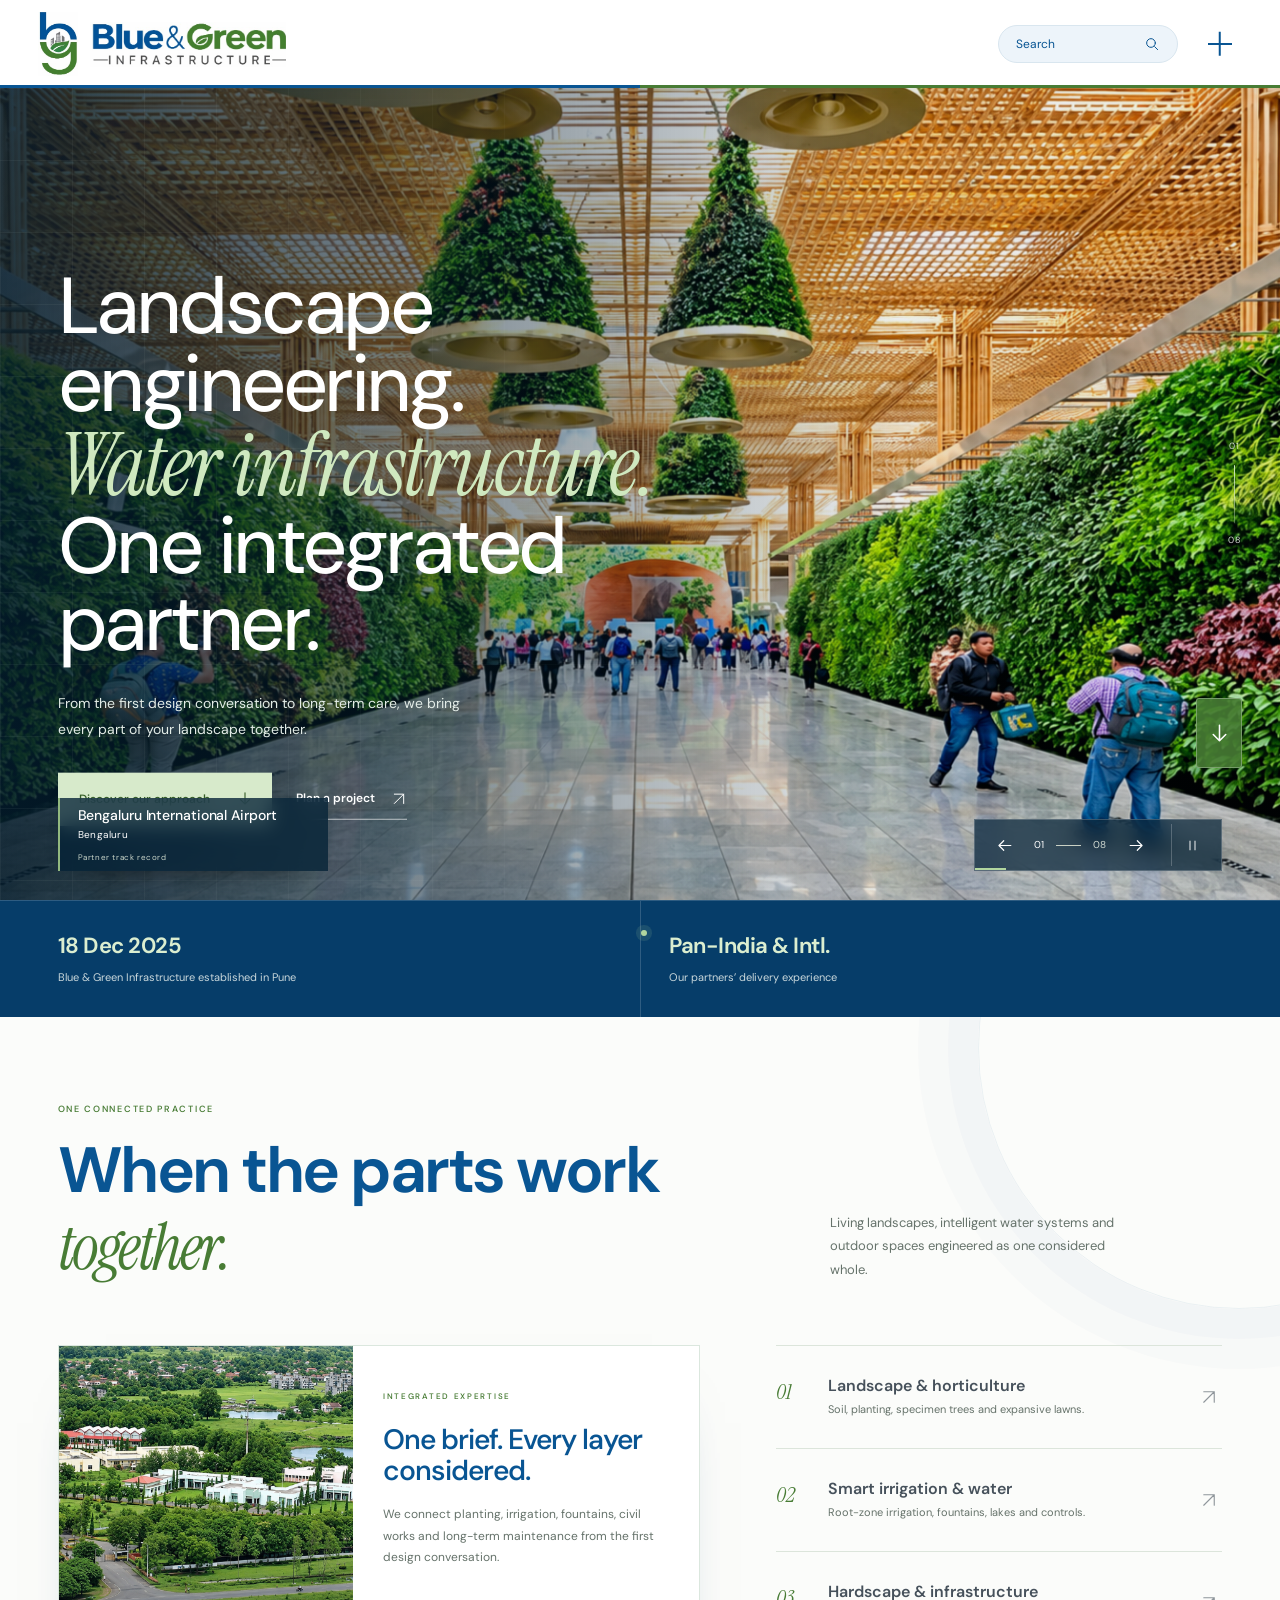
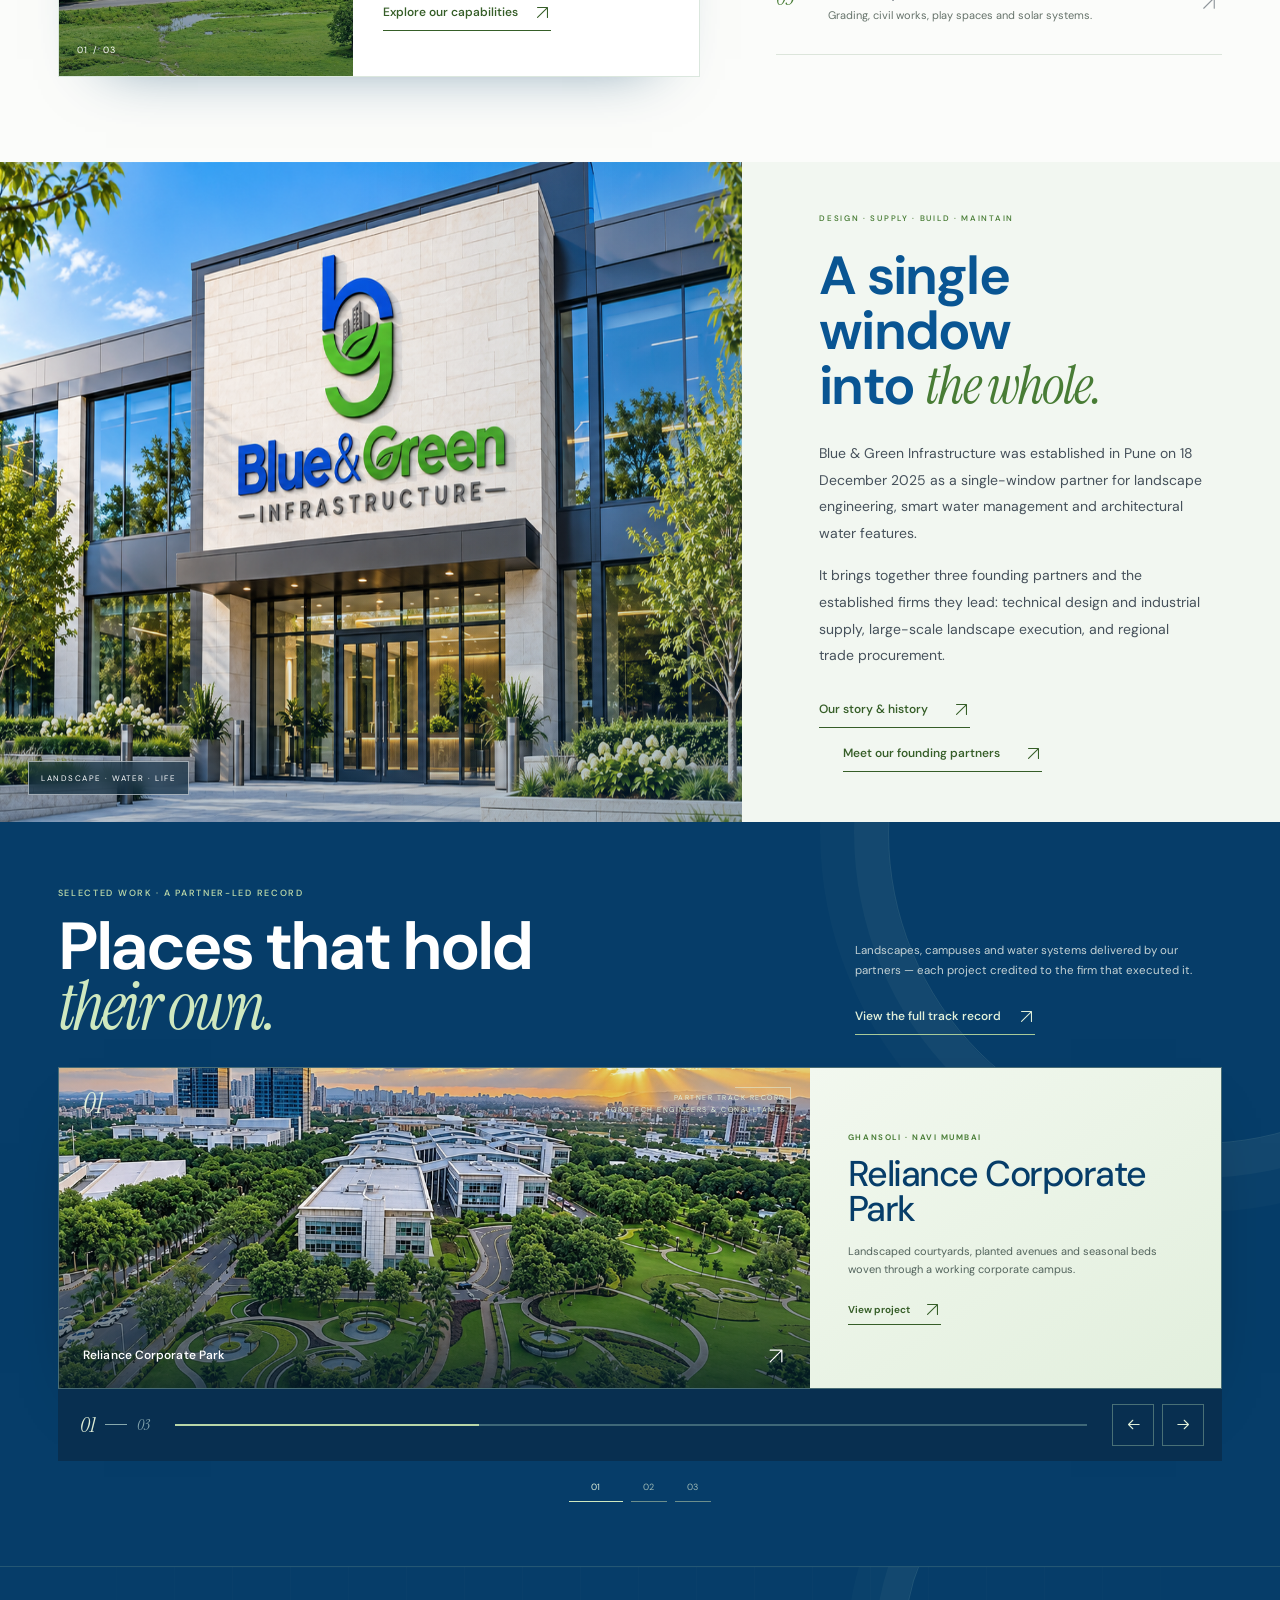
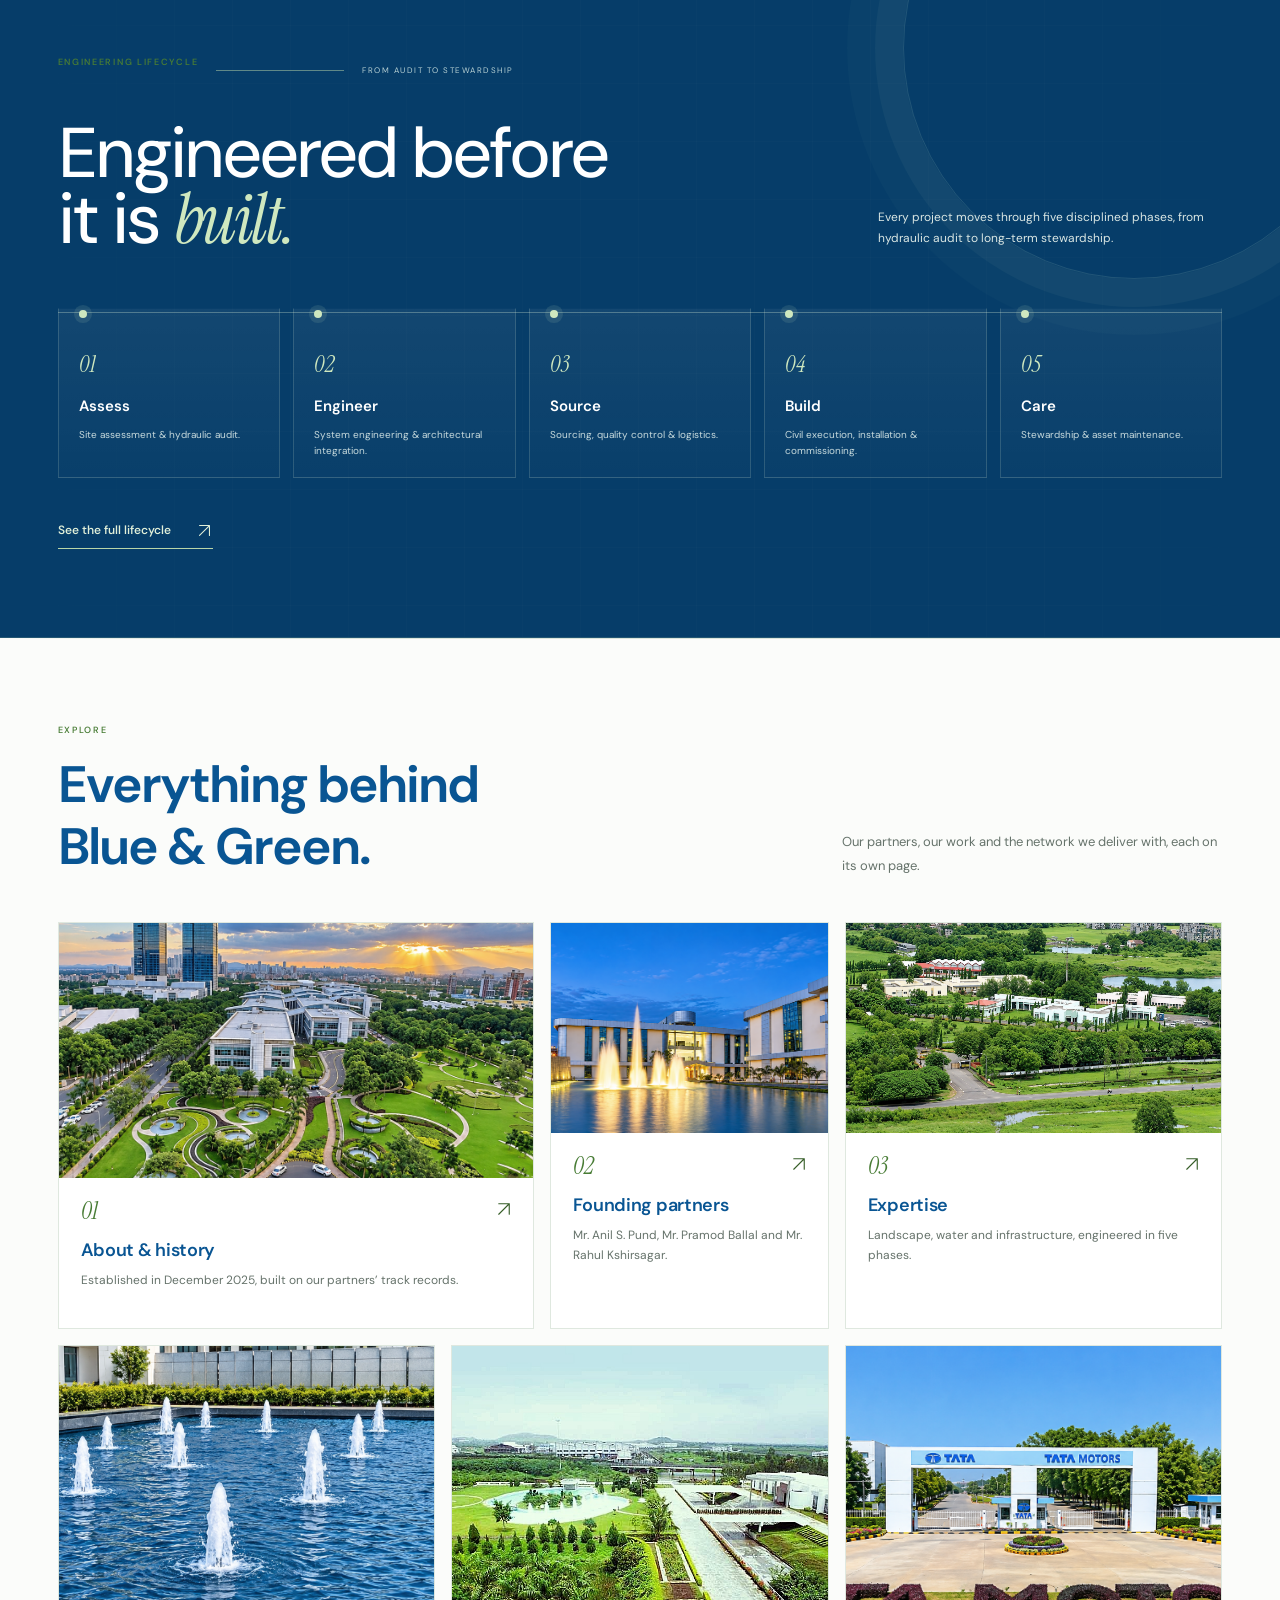
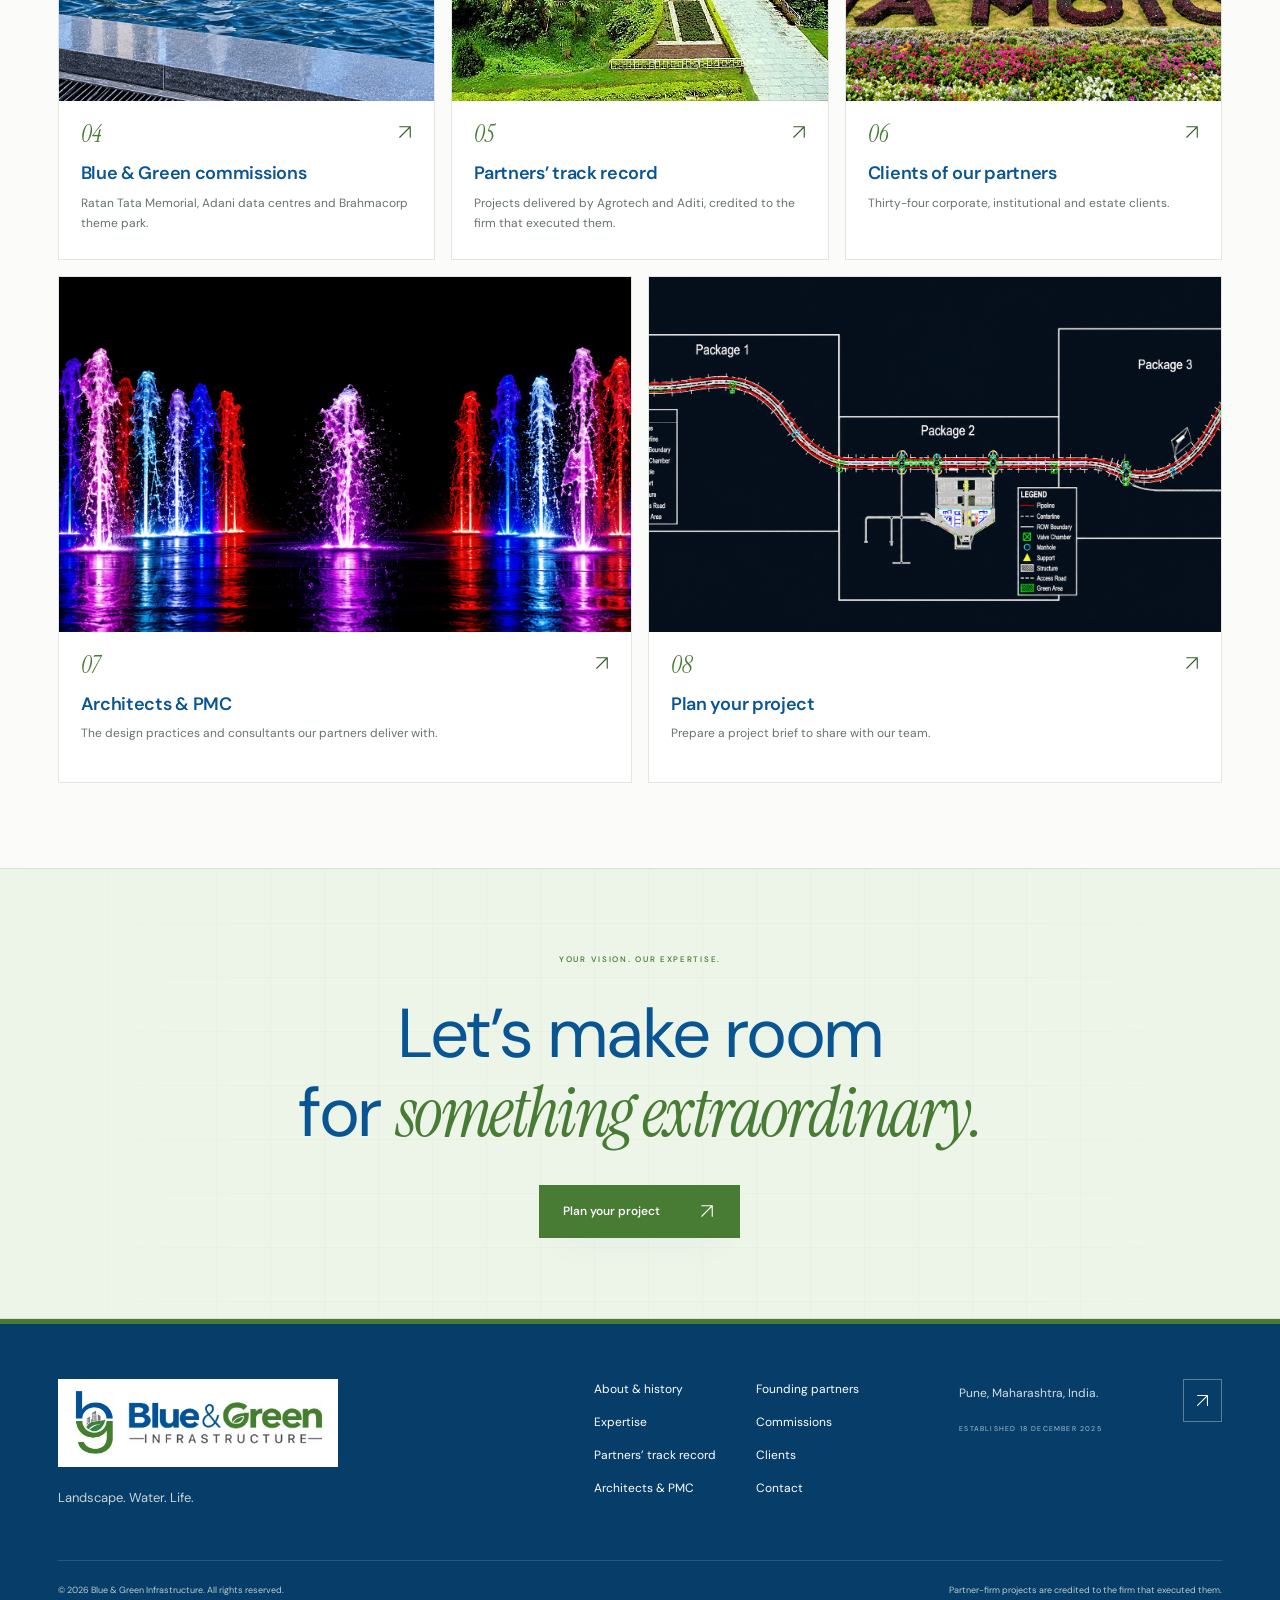
==== commit 6921c547: "Initial commit" ====
--- a/index.html
+++ b/index.html
@@ -106,9 +106,46 @@
   <main id="main">
     <section class="hero" aria-label="Featured project photography" aria-roledescription="carousel">
       <div class="hero-slides">
-        <figure class="hero-slide is-active" data-title="Infosys Limited" data-location="Mysore Campus"
+        <figure class="hero-slide is-active" data-title="Bengaluru International Airport" data-location="Bengaluru"
           data-credit="Partner track record"
-          aria-label="1 of 4: Reliance Corporate Park" aria-roledescription="slide">
+          aria-label="1 of 8: Reliance Corporate Park" aria-roledescription="slide">
+          <!-- <img src="assets/Jio Corporate Campus Entrance.png"
+            alt="Architecture and a circular landscaped courtyard at Reliance Corporate Park" width="2048" height="1152"
+            fetchpriority="high"> -->
+             <img src="assets/home-5.png"
+            alt="Architecture and a circular landscaped courtyard at Reliance Corporate Park" width="2048" height="1152"
+            fetchpriority="high">
+        </figure>
+        <figure class="hero-slide"
+          aria-label="2 of 8: Reliance Corporate Park" aria-roledescription="slide">
+          <!-- <img src="assets/Jio Corporate Campus Entrance.png"
+            alt="Architecture and a circular landscaped courtyard at Reliance Corporate Park" width="2048" height="1152"
+            fetchpriority="high"> -->
+             <img src="assets/home-6.jpeg"
+            alt="Architecture and a circular landscaped courtyard at Reliance Corporate Park" width="2048" height="1152"
+            fetchpriority="high">
+        </figure>
+        <figure class="hero-slide"
+          aria-label="3 of 8: Reliance Corporate Park" aria-roledescription="slide">
+          <!-- <img src="assets/Jio Corporate Campus Entrance.png"
+            alt="Architecture and a circular landscaped courtyard at Reliance Corporate Park" width="2048" height="1152"
+            fetchpriority="high"> -->
+             <img src="assets/home-7.webp"
+            alt="Architecture and a circular landscaped courtyard at Reliance Corporate Park" width="2048" height="1152"
+            fetchpriority="high">
+        </figure>
+        <figure class="hero-slide"
+          aria-label="4 of 8: Reliance Corporate Park" aria-roledescription="slide">
+          <!-- <img src="assets/Jio Corporate Campus Entrance.png"
+            alt="Architecture and a circular landscaped courtyard at Reliance Corporate Park" width="2048" height="1152"
+            fetchpriority="high"> -->
+             <img src="assets/home-8.jpg"
+            alt="Architecture and a circular landscaped courtyard at Reliance Corporate Park" width="2048" height="1152"
+            fetchpriority="high">
+        </figure>
+        <figure class="hero-slide" data-title="Infosys Limited" data-location="Mysore Campus"
+          data-credit="Partner track record"
+          aria-label="5 of 8: Reliance Corporate Park" aria-roledescription="slide">
           <!-- <img src="assets/Jio Corporate Campus Entrance.png"
             alt="Architecture and a circular landscaped courtyard at Reliance Corporate Park" width="2048" height="1152"
             fetchpriority="high"> -->
@@ -118,13 +155,13 @@
         </figure>
         <figure class="hero-slide" data-title="Reliance Industries, Nagothane Manufacturing Division"
           data-location="Nagothane, Raigad" data-credit="Partner track record"
-          aria-label="2 of 4: Reliance Industries, Nagothane" aria-roledescription="slide" aria-hidden="true">
+          aria-label="6 of 8: Reliance Industries, Nagothane" aria-roledescription="slide" aria-hidden="true">
           <img src="assets/36977ace-49af-47d9-9183-82e6e5e3bc6e.png"
             alt="Tree-lined entrance avenue at the Reliance Nagothane manufacturing division" width="2000" height="1500"
             loading="lazy">
         </figure>
         <figure class="hero-slide" data-title="Bajaj Auto Manufacturing Plant" data-location="Chakan, Pune"
-          data-credit="Partner track record" aria-label="3 of 4: Bajaj Auto, Chakan"
+          data-credit="Partner track record" aria-label="7 of 8: Bajaj Auto, Chakan"
           aria-roledescription="slide" aria-hidden="true">
           <img src="assets/6b067ae0-5ae6-480e-938e-027be7111817.png"
             alt="Expansive lawns and a water feature within the Bajaj Auto campus" width="1024" height="680"
@@ -132,7 +169,7 @@
         </figure>
         <figure class="hero-slide" data-title="Serum Institute of India" data-location="Hadapsar, Pune"
           data-credit="Partner track record"
-          aria-label="4 of 4: Serum Institute of India" aria-roledescription="slide" aria-hidden="true">
+          aria-label="8 of 8: Serum Institute of India" aria-roledescription="slide" aria-hidden="true">
           <img src="assets/5f853857-a492-4dcf-b77b-cceac90c4d61.png"
             alt="Landscaped entrance to the Serum Institute of India campus" width="1200" height="1200" loading="lazy">
         </figure>
@@ -158,7 +195,7 @@
       </div>
       <!-- <div class="hero-aside-card" aria-hidden="true"><span>THE BLUE & GREEN METHOD</span><strong>Design it
           once.<br>Care for it always.</strong><i></i></div> -->
-      <div class="hero-side-note" aria-hidden="true"><span>01</span><span class="hero-side-line"></span><span>04</span>
+      <div class="hero-side-note" aria-hidden="true"><span>01</span><span class="hero-side-line"></span><span>08</span>
       </div>
       <a class="hero-discover" href="#about" aria-label="Discover Blue and Green"><svg class="icon" aria-hidden="true">
           <use href="#arrow-down" />
@@ -172,7 +209,7 @@
           <button type="button" id="slide-prev" aria-label="Previous project"><svg class="icon" aria-hidden="true">
               <use href="#arrow-left" />
             </svg></button>
-          <span class="slide-count"><span id="slide-current">01</span><span class="slide-divider"></span>04</span>
+          <span class="slide-count"><span id="slide-current">01</span><span class="slide-divider"></span>08</span>
           <button type="button" id="slide-next" aria-label="Next project"><svg class="icon" aria-hidden="true">
               <use href="#arrow-right" />
             </svg></button>
--- a/styles.css
+++ b/styles.css
@@ -8037,7 +8037,7 @@
     align-items: center;
     justify-content: center;
     text-align: center;
-    background: #fff;
+    /* background: #fff; */
     border: 1px solid #ededed;
     border-radius: 8px;
     transition: all 0.3s ease;
@@ -8061,7 +8061,7 @@
 .showcase-logo img {
     display: block;
     max-width: 90%;
-    max-height: 65px;
+    max-height: 100px;
     width: auto;
     height: auto;
     object-fit: contain;
@@ -8491,3 +8491,307 @@
     height: 42px;
   }
 }
+
+
+
+
+
+.hero-banner {
+    position: relative;
+    width: 100%;
+    min-height: 650px;
+    display: flex;
+    align-items: center;
+    overflow: hidden;
+}
+
+/* Banner Image */
+.hero-bg {
+    position: absolute;
+    inset: 0;
+    width: 100%;
+    height: 100%;
+    object-fit: cover;
+    object-position: center;
+}
+
+/* Image Overlay */
+.hero-overlay {
+    position: absolute;
+    inset: 0;
+    z-index: 1;
+
+    background: linear-gradient(
+        90deg,
+        rgba(5, 32, 45, 0.92) 0%,
+        rgba(5, 32, 45, 0.78) 40%,
+        rgba(5, 32, 45, 0.35) 75%,
+        rgba(5, 32, 45, 0.10) 100%
+    );
+}
+
+/* Content */
+.hero-content {
+    position: relative;
+    z-index: 2;
+    width: 100%;
+    padding: 25px 5%;
+}
+
+/* Breadcrumb */
+.hero-breadcrumb {
+    display: flex;
+    align-items: center;
+    gap: 13px;
+    margin-bottom: 55px;
+
+    font-size: 14px;
+    color: rgba(255,255,255,0.8);
+}
+
+.hero-breadcrumb a {
+    color: #d1e8b5;
+    text-decoration: none;
+    border-bottom: 1px solid #d1e8b5;
+    padding-bottom: 4px;
+}
+
+.hero-breadcrumb span {
+    color: rgba(255,255,255,0.8);
+}
+
+/* Main Text */
+.hero-text {
+    max-width: 850px;
+}
+
+.hero-label {
+    display: block;
+    font-size: 12px;
+    font-weight: 600;
+    letter-spacing: 3px;
+    color: #d1e8b5;
+    margin-bottom: 22px;
+}
+
+.hero-text h1 {
+    font-family: 'DM Sans', sans-serif;
+    font-size: clamp(45px, 5.5vw, 76px);
+    font-weight: 600;
+    line-height: 1.06;
+    letter-spacing: -2.5px;
+    color: #ffffff;
+    margin-bottom: 25px;
+}
+
+.hero-text p {
+    max-width: 620px;
+    font-family: 'DM Sans', sans-serif;
+    font-size: 17px;
+    line-height: 1.8;
+    font-weight: 400;
+    color: rgba(255,255,255,0.9);
+}
+
+/* Tablet */
+@media (max-width: 991px) {
+
+    .hero-banner {
+        min-height: 600px;
+    }
+
+    .hero-content {
+        padding: 25px 4%;
+    }
+
+    .hero-breadcrumb {
+        margin-bottom: 45px;
+    }
+
+    .hero-text h1 {
+        font-size: 58px;
+    }
+
+    .hero-bg {
+        object-position: 60% center;
+    }
+}
+
+/* Mobile */
+@media (max-width: 576px) {
+
+    .hero-banner {
+        min-height: 600px;
+    }
+
+    .hero-content {
+        padding: 25px 22px;
+    }
+
+    .hero-breadcrumb {
+        font-size: 12px;
+        margin-bottom: 45px;
+        gap: 10px;
+    }
+
+    .hero-label {
+        font-size: 10px;
+        letter-spacing: 2px;
+        margin-bottom: 18px;
+    }
+
+    .hero-text h1 {
+        font-size: clamp(37px, 9vw, 48px);
+        line-height: 1.12;
+        letter-spacing: -1.5px;
+        margin-bottom: 20px;
+    }
+
+    .hero-text p {
+        font-size: 14px;
+        line-height: 1.7;
+    }
+
+    .hero-bg {
+        object-position: 62% center;
+    }
+
+    .hero-overlay {
+        background: rgba(5, 32, 45, 0.78);
+    }
+}
+
+/* Small Mobile */
+@media (max-width: 375px) {
+
+    .hero-banner {
+        min-height: 570px;
+    }
+
+    .hero-text h1 {
+        font-size: 36px;
+    }
+}
+
+
+
+
+
+
+
+
+.memorial-slider {
+    width: 100%;
+    position: relative;
+    overflow: hidden;
+}
+
+.memorial-slider .swiper-slide {
+    height: auto;
+}
+
+.memorial-slider .drawing {
+    margin: 0;
+    width: 100%;
+}
+
+.memorial-architecture-image {
+    width: 100%;
+    height: 500px;
+    overflow: hidden;
+    background: #f5f5f5;
+    border-radius: 8px;
+}
+
+.memorial-architecture-image img,
+.memorial-architecture-image video {
+    width: 100%;
+    height: 100%;
+    display: block;
+    object-fit: contain;
+}
+
+.memorial-slider .drawing figcaption {
+    display: flex;
+    justify-content: space-between;
+    align-items: center;
+    gap: 15px;
+    padding: 15px 5px;
+    font-size: 14px;
+    flex-wrap: wrap;
+}
+
+/* Navigation Buttons */
+.memorial-slider-prev,
+.memorial-slider-next {
+    position: absolute;
+    top: 45%;
+    transform: translateY(-50%);
+    z-index: 10;
+    width: 42px;
+    height: 42px;
+    border-radius: 50%;
+    background: #fff;
+    color: #222;
+    display: flex;
+    justify-content: center;
+    align-items: center;
+    cursor: pointer;
+    box-shadow: 0 3px 12px rgba(0, 0, 0, 0.15);
+    transition: 0.3s ease;
+}
+
+.memorial-slider-prev {
+    left: 15px;
+}
+
+.memorial-slider-next {
+    right: 15px;
+}
+
+.memorial-slider-prev:hover,
+.memorial-slider-next:hover {
+    background: #222;
+    color: #fff;
+}
+
+.memorial-slider-prev i,
+.memorial-slider-next i {
+    font-size: 20px;
+}
+
+/* Tablet */
+@media (max-width: 991px) {
+    .memorial-architecture-image {
+        height: 400px;
+    }
+}
+
+/* Mobile */
+@media (max-width: 576px) {
+    .memorial-architecture-image {
+        height: 280px;
+    }
+
+    .memorial-slider .drawing figcaption {
+        font-size: 12px;
+        gap: 5px;
+    }
+
+    .memorial-slider-prev,
+    .memorial-slider-next {
+        width: 34px;
+        height: 34px;
+    }
+
+    .memorial-slider-prev {
+        left: 8px;
+    }
+
+    .memorial-slider-next {
+        right: 8px;
+    }
+}
+
+
+
